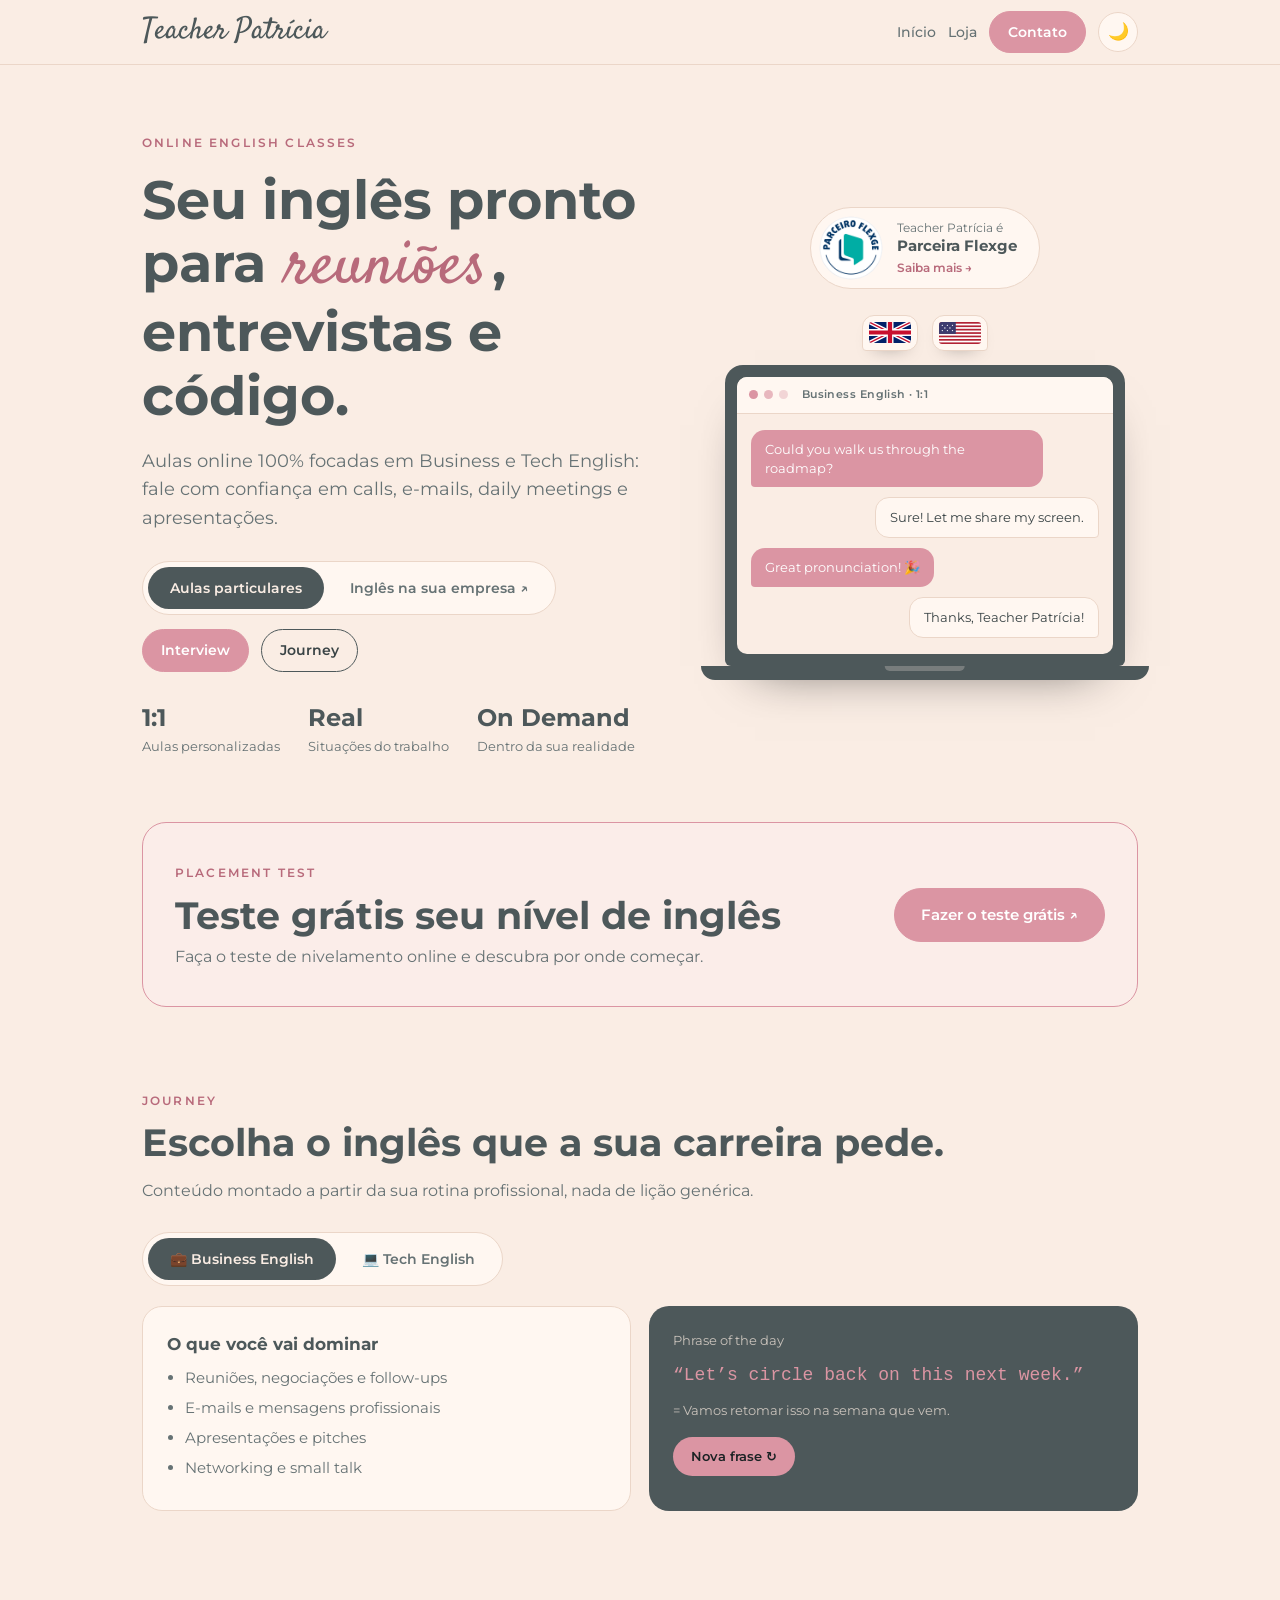
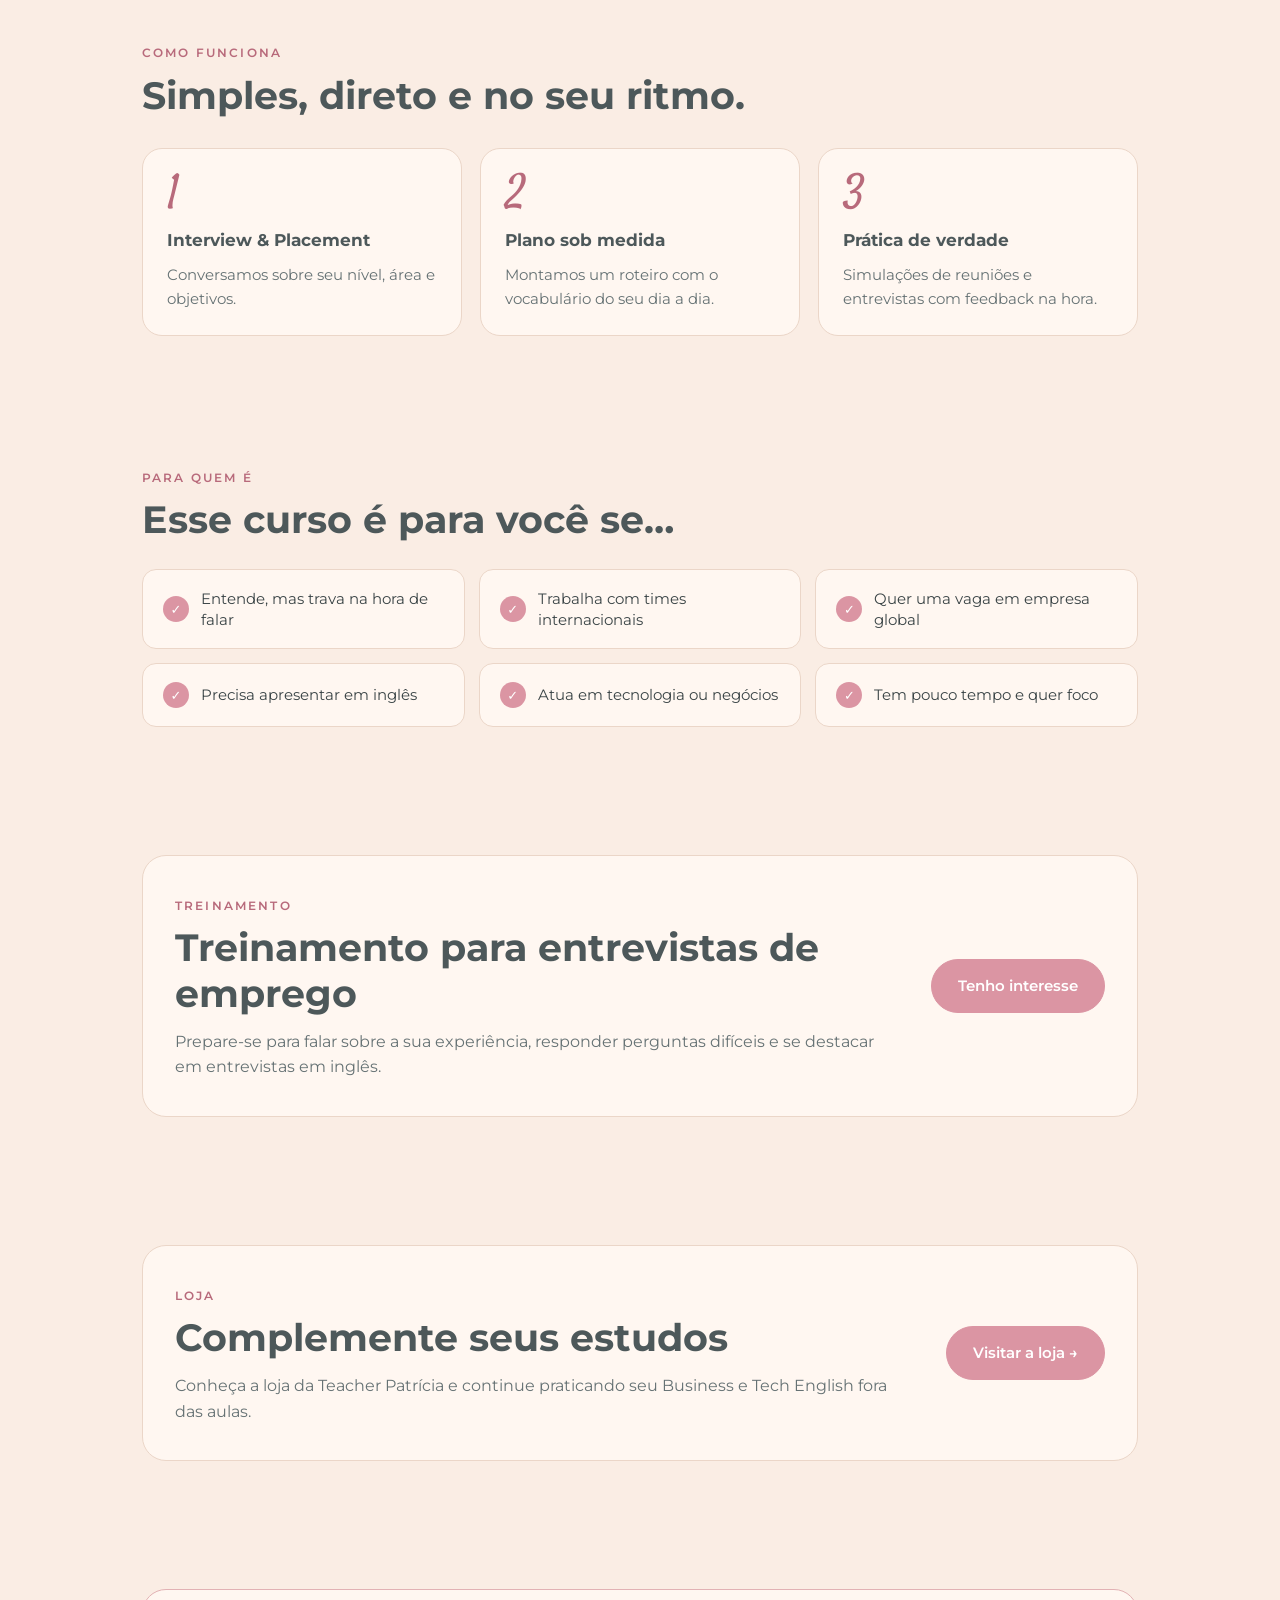
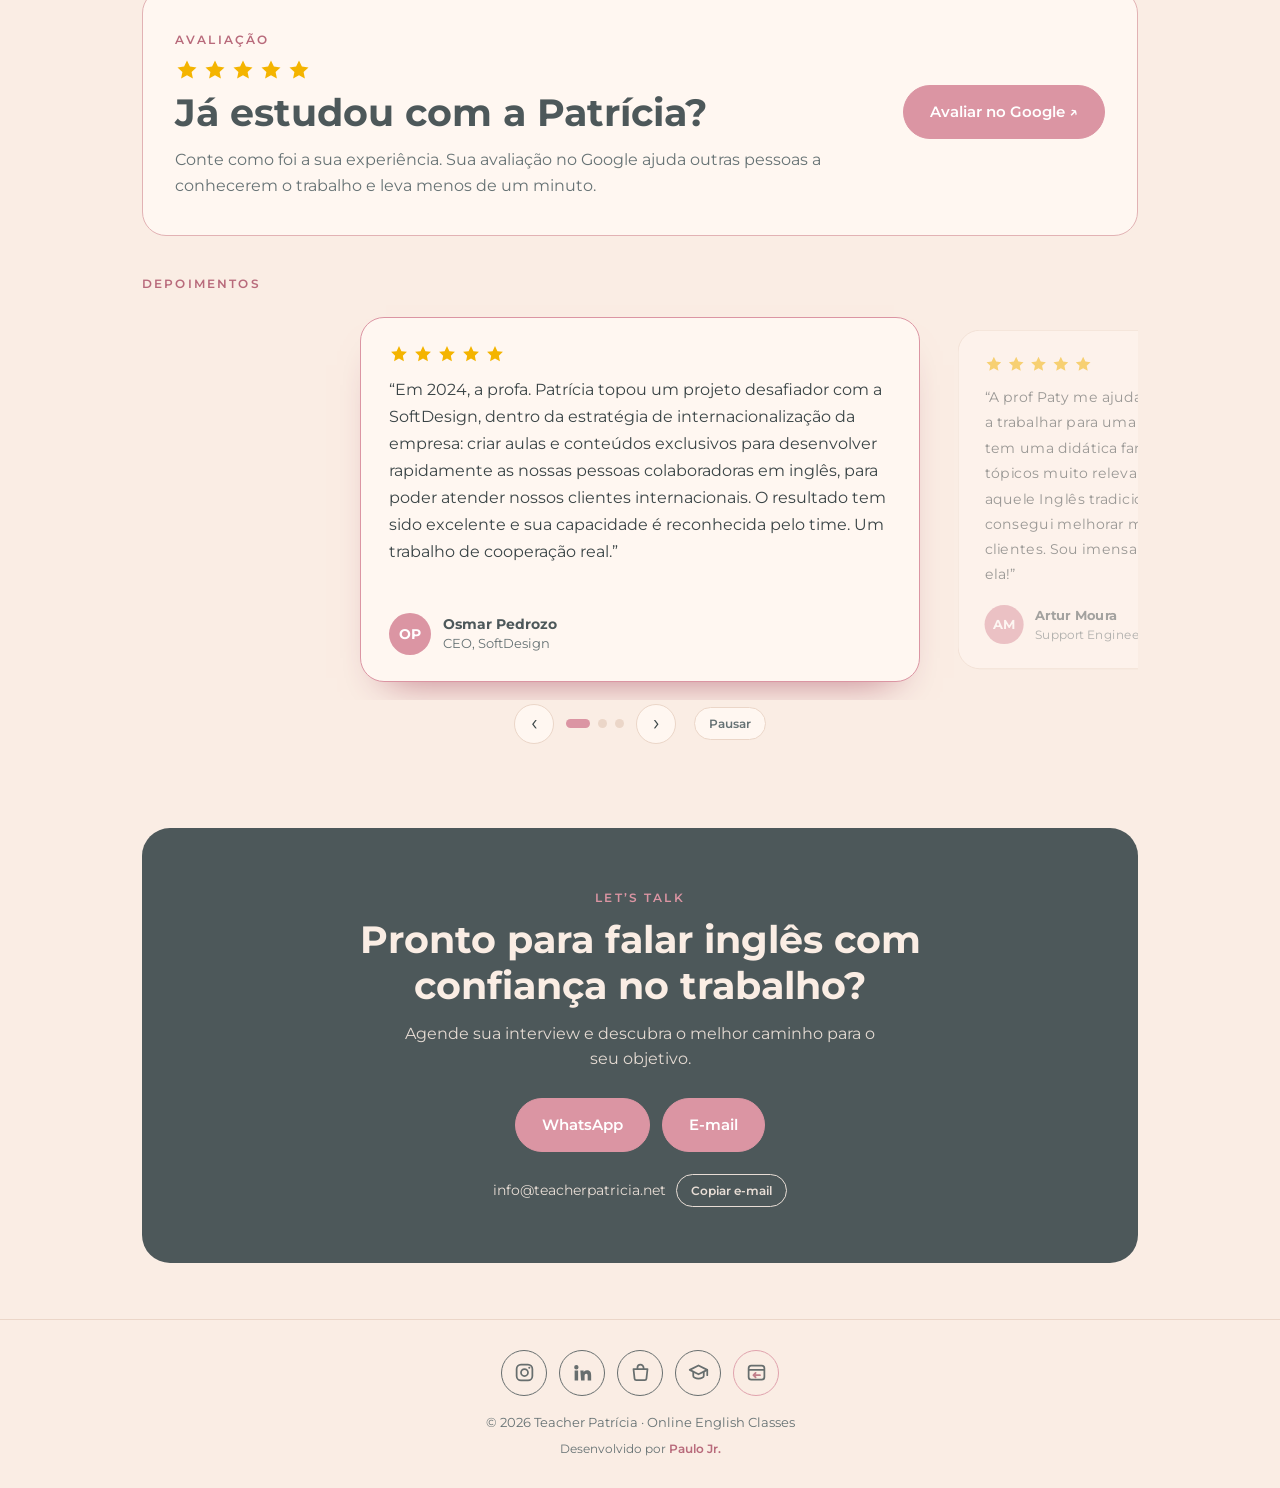
==== index.html @ e81cbacd "Adiciona formulário de entrevistas, avaliação do Google, carrossel e botão Flexge - Card de treiname" ====
<!DOCTYPE html>
<html lang="pt-BR">

<head>
  <meta charset="utf-8">
  <meta name="viewport" content="width=device-width, initial-scale=1, viewport-fit=cover">
  <title>Teacher Patrícia · Business &amp; Tech English</title>
  <meta name="description"
    content="Aulas online de inglês focadas em Business e Tech English. Fale com confiança em reuniões, entrevistas e no dia a dia de trabalho.">

  <!-- Social preview (Open Graph / Twitter). Endereço do domínio próprio (www.teacherpatricia.net). -->
  <meta property="og:type" content="website">
  <meta property="og:locale" content="pt_BR">
  <meta property="og:site_name" content="Teacher Patrícia">
  <meta property="og:title" content="Teacher Patrícia · Business &amp; Tech English">
  <meta property="og:description"
    content="Aulas online de inglês focadas em Business e Tech English. Fale com confiança em reuniões, entrevistas e código.">
  <meta property="og:url" content="https://www.teacherpatricia.net/">
  <meta property="og:image" content="https://www.teacherpatricia.net/img/social-preview.png">
  <meta property="og:image:width" content="1200">
  <meta property="og:image:height" content="630">
  <meta property="og:image:alt" content="Teacher Patrícia: Business & Tech English, aulas de inglês online. Parceira Flexge.">
  <meta name="twitter:card" content="summary_large_image">
  <meta name="twitter:title" content="Teacher Patrícia · Business &amp; Tech English">
  <meta name="twitter:description"
    content="Aulas online de inglês focadas em Business e Tech English.">
  <meta name="twitter:image" content="https://www.teacherpatricia.net/img/social-preview.png">

  <link rel="icon" href="img/favicon.svg" type="image/svg+xml">
  <link rel="icon" href="img/favicon.ico" sizes="48x48">
  <link rel="apple-touch-icon" href="img/apple-touch-icon.png">
  <meta name="theme-color" content="#FAEDE4">
  <link rel="preconnect" href="https://fonts.googleapis.com">
  <link rel="preconnect" href="https://fonts.gstatic.com" crossorigin>
  <link href="https://fonts.googleapis.com/css2?family=Montserrat:wght@400;500;600;700&family=Satisfy&display=swap"
    rel="stylesheet">
  <link rel="stylesheet" href="css/style.css">
</head>

<body>

  <header class="header">
    <div class="wrap nav">
      <a class="logo" href="#top">Teacher Patrícia</a>
      <div class="nav-r">
        <a class="nav-link" href="#top">Início</a>
        <a class="nav-link" href="loja.html" target="_blank" rel="noopener">Loja</a>
        <a class="btn btn-sm" href="#contato">Contato</a>
        <button id="theme" class="theme-btn" type="button" aria-label="Alternar tema claro/escuro">🌙</button>
      </div>
    </div>
  </header>

  <main class="wrap" id="top">

    <!-- HERO -->
    <section class="hero">
      <div class="hero-text">
        <span class="tag">Online English Classes</span>
        <h1>Seu inglês pronto para <em>reuniões</em>, entrevistas e código.</h1>
        <p class="lead">Aulas online 100% focadas em Business e Tech English: fale com confiança em calls, e-mails,
          daily meetings e apresentações.</p>
        <div class="tabs hero-tabs" role="tablist" aria-label="Como você quer estudar">
          <button class="on" type="button" role="tab" aria-selected="true" aria-expanded="true" aria-controls="cta-private" data-cta="private">Aulas particulares</button>
          <a class="tab-link" href="empresa.html" target="_blank" rel="noopener">Inglês na sua empresa ↗</a>
        </div>
        <div class="submenu on" id="cta-private">
          <a class="btn btn-sm" href="#contato">Interview</a>
          <a class="btn btn-sm btn-ghost" href="#tracks">Journey</a>
        </div>
        <ul class="stats">
          <li><b>1:1</b><span>Aulas personalizadas</span></li>
          <li><b>Real</b><span>Situações do trabalho</span></li>
          <li><b>On Demand</b><span>Dentro da sua realidade</span></li>
        </ul>
      </div>

      <div class="hero-side">
        <a class="partner" href="flexge.html" target="_blank" rel="noopener" aria-label="Parceira Flexge: saiba mais sobre a parceria">
          <img src="img/selo-parceiro-flexge.png" width="84" height="84" alt="Selo Parceiro Flexge">
          <p>Teacher Patrícia é<b>Parceira Flexge</b><span class="partner-more">Saiba mais →</span></p>
        </a>

        <div class="scene" aria-hidden="true">
          <div class="flags">
            <span class="flag">
              <svg viewBox="0 0 60 30">
                <rect width="60" height="30" fill="#012169" />
                <path d="M0 0L60 30M60 0L0 30" stroke="#fff" stroke-width="6" />
                <path d="M0 0L60 30M60 0L0 30" stroke="#C8102E" stroke-width="2" />
                <path d="M30 0V30M0 15H60" stroke="#fff" stroke-width="10" />
                <path d="M30 0V30M0 15H60" stroke="#C8102E" stroke-width="6" />
              </svg>
            </span>
            <span class="flag">
              <svg viewBox="0 0 38 20">
                <rect width="38" height="20" fill="#B22234" />
                <g fill="#fff">
                  <rect y="1.54" width="38" height="1.54" />
                  <rect y="4.62" width="38" height="1.54" />
                  <rect y="7.69" width="38" height="1.54" />
                  <rect y="10.77" width="38" height="1.54" />
                  <rect y="13.85" width="38" height="1.54" />
                  <rect y="16.92" width="38" height="1.54" />
                </g>
                <rect width="15.2" height="10.77" fill="#3C3B6E" />
                <g fill="#fff">
                  <circle cx="3" cy="3" r=".6" />
                  <circle cx="7.6" cy="3" r=".6" />
                  <circle cx="12.2" cy="3" r=".6" />
                  <circle cx="5.3" cy="5.4" r=".6" />
                  <circle cx="9.9" cy="5.4" r=".6" />
                  <circle cx="3" cy="7.8" r=".6" />
                  <circle cx="7.6" cy="7.8" r=".6" />
                  <circle cx="12.2" cy="7.8" r=".6" />
                </g>
              </svg>
            </span>
          </div>

          <div class="laptop">
            <div class="screen">
              <div class="screen-bar"><i></i><i></i><i></i><span>Business English · 1:1</span></div>
              <div class="chat">
                <p class="msg msg-t">Could you walk us through the roadmap?</p>
                <p class="msg msg-s">Sure! Let me share my screen.</p>
                <p class="msg msg-t">Great pronunciation! 🎉</p>
                <p class="msg msg-s">Thanks, Teacher Patrícia!</p>
              </div>
            </div>
          </div>
          <div class="deck"></div>
        </div>
      </div>
    </section>

    <!-- TESTE DE NIVELAMENTO -->
    <section id="nivelamento" class="section section-tight reveal">
      <div class="store level">
        <div>
          <span class="tag">Placement test</span>
          <h2>Teste grátis seu nível de inglês</h2>
          <p class="sub">Faça o teste de nivelamento online e descubra por onde começar.</p>
        </div>
        <a class="btn" href="https://student.flexge.com/v2/placement/teacherpatricia.net" target="_blank" rel="noopener">Fazer o teste grátis ↗</a>
      </div>
    </section>

    <!-- TRILHAS -->
    <section id="tracks" class="section reveal">
      <span class="tag">Journey</span>
      <h2>Escolha o inglês que a sua carreira pede.</h2>
      <p class="sub">Conteúdo montado a partir da sua rotina profissional, nada de lição genérica.</p>

      <div class="tabs" role="tablist">
        <button class="on" type="button" role="tab" data-tab="biz">💼 Business English</button>
        <button type="button" role="tab" data-tab="tech">💻 Tech English</button>
      </div>

      <div class="panel on" id="biz">
        <div class="card">
          <h3>O que você vai dominar</h3>
          <ul>
            <li>Reuniões, negociações e follow-ups</li>
            <li>E-mails e mensagens profissionais</li>
            <li>Apresentações e pitches</li>
            <li>Networking e small talk</li>
          </ul>
        </div>
        <div class="phrase">
          <small>Phrase of the day</small>
          <p id="ph-biz">“Let’s circle back on this next week.”</p>
          <small id="tr-biz">= Vamos retomar isso na semana que vem.</small>
          <button type="button" data-next="biz">Nova frase ↻</button>
        </div>
      </div>

      <div class="panel" id="tech">
        <div class="card">
          <h3>O que você vai dominar</h3>
          <ul>
            <li>Daily meetings, sprints & retrospectives</li>
            <li>Code review & documentation</li>
            <li>Entrevistas de emprego</li>
            <li>Explicar bugs, deploys e arquitetura</li>
          </ul>
        </div>
        <div class="phrase">
          <small>Phrase of the day</small>
          <p id="ph-tech">“I’ll push a fix to staging today.”</p>
          <small id="tr-tech">= Vou subir uma correção no staging hoje.</small>
          <button type="button" data-next="tech">Nova frase ↻</button>
        </div>
      </div>
    </section>

    <!-- COMO FUNCIONA -->
    <section id="how" class="section reveal">
      <span class="tag">Como funciona</span>
      <h2>Simples, direto e no seu ritmo.</h2>
      <div class="steps">
        <div class="card">
          <div class="num">1</div>
          <h3>Interview & Placement</h3>
          <p>Conversamos sobre seu nível, área e objetivos.</p>
        </div>
        <div class="card">
          <div class="num">2</div>
          <h3>Plano sob medida</h3>
          <p>Montamos um roteiro com o vocabulário do seu dia a dia.</p>
        </div>
        <div class="card">
          <div class="num">3</div>
          <h3>Prática de verdade</h3>
          <p>Simulações de reuniões e entrevistas com feedback na hora.</p>
        </div>
      </div>
    </section>

    <!-- PARA QUEM É -->
    <section class="section reveal">
      <span class="tag">Para quem é</span>
      <h2>Esse curso é para você se…</h2>
      <div class="fit">
        <div>Entende, mas trava na hora de falar</div>
        <div>Trabalha com times internacionais</div>
        <div>Quer uma vaga em empresa global</div>
        <div>Precisa apresentar em inglês</div>
        <div>Atua em tecnologia ou negócios</div>
        <div>Tem pouco tempo e quer foco</div>
      </div>
    </section>

    <!-- TREINAMENTO PARA ENTREVISTAS -->
    <section id="entrevistas" class="section reveal">
      <div class="store">
        <div>
          <span class="tag">Treinamento</span>
          <h2>Treinamento para entrevistas de emprego</h2>
          <p class="sub">Prepare-se para falar sobre a sua experiência, responder perguntas difíceis e se destacar em entrevistas em inglês.</p>
        </div>
        <button class="btn" type="button" data-open-dialog="interest-dialog">Tenho interesse</button>
      </div>
    </section>

    <!-- LOJA -->
    <section id="loja" class="section reveal">
      <div class="store">
        <div>
          <span class="tag">Loja</span>
          <h2>Complemente seus estudos</h2>
          <p class="sub">Conheça a loja da Teacher Patrícia e continue praticando seu Business e Tech English fora das
            aulas.</p>
        </div>
        <a class="btn" href="loja.html" target="_blank" rel="noopener">Visitar a loja →</a>
      </div>
    </section>

    <!-- AVALIAÇÃO NO GOOGLE -->
    <section id="avaliacao" class="section reveal">
      <div class="store review">
        <div>
          <span class="tag">Avaliação</span>
          <div class="stars" role="img" aria-label="Cinco estrelas">
            <svg viewBox="0 0 24 24" aria-hidden="true"><path d="M12 2.5l2.9 6.1 6.6.8-4.9 4.6 1.3 6.6L12 17.3 6.1 20.6l1.3-6.6L2.5 9.4l6.6-.8z"/></svg>
            <svg viewBox="0 0 24 24" aria-hidden="true"><path d="M12 2.5l2.9 6.1 6.6.8-4.9 4.6 1.3 6.6L12 17.3 6.1 20.6l1.3-6.6L2.5 9.4l6.6-.8z"/></svg>
            <svg viewBox="0 0 24 24" aria-hidden="true"><path d="M12 2.5l2.9 6.1 6.6.8-4.9 4.6 1.3 6.6L12 17.3 6.1 20.6l1.3-6.6L2.5 9.4l6.6-.8z"/></svg>
            <svg viewBox="0 0 24 24" aria-hidden="true"><path d="M12 2.5l2.9 6.1 6.6.8-4.9 4.6 1.3 6.6L12 17.3 6.1 20.6l1.3-6.6L2.5 9.4l6.6-.8z"/></svg>
            <svg viewBox="0 0 24 24" aria-hidden="true"><path d="M12 2.5l2.9 6.1 6.6.8-4.9 4.6 1.3 6.6L12 17.3 6.1 20.6l1.3-6.6L2.5 9.4l6.6-.8z"/></svg>
          </div>
          <h2>Já estudou com a Patrícia?</h2>
          <p class="sub">Conte como foi a sua experiência. Sua avaliação no Google ajuda outras pessoas a conhecerem o trabalho e leva menos de um minuto.</p>
        </div>
        <a class="btn" href="https://g.page/r/CUfqELtApt7PEAI/review" target="_blank" rel="noopener">Avaliar no Google ↗</a>
      </div>

      <span class="tag car-tag">Depoimentos</span>
      <div class="carousel" role="region" aria-roledescription="carrossel" aria-label="Depoimentos de alunos e clientes">
        <div class="car-viewport" tabindex="0">
          <div class="car-track">
          <figure class="rcard">
            <div class="stars" role="img" aria-label="Cinco estrelas"><svg viewBox="0 0 24 24" aria-hidden="true"><path d="M12 2.5l2.9 6.1 6.6.8-4.9 4.6 1.3 6.6L12 17.3 6.1 20.6l1.3-6.6L2.5 9.4l6.6-.8z"/></svg><svg viewBox="0 0 24 24" aria-hidden="true"><path d="M12 2.5l2.9 6.1 6.6.8-4.9 4.6 1.3 6.6L12 17.3 6.1 20.6l1.3-6.6L2.5 9.4l6.6-.8z"/></svg><svg viewBox="0 0 24 24" aria-hidden="true"><path d="M12 2.5l2.9 6.1 6.6.8-4.9 4.6 1.3 6.6L12 17.3 6.1 20.6l1.3-6.6L2.5 9.4l6.6-.8z"/></svg><svg viewBox="0 0 24 24" aria-hidden="true"><path d="M12 2.5l2.9 6.1 6.6.8-4.9 4.6 1.3 6.6L12 17.3 6.1 20.6l1.3-6.6L2.5 9.4l6.6-.8z"/></svg><svg viewBox="0 0 24 24" aria-hidden="true"><path d="M12 2.5l2.9 6.1 6.6.8-4.9 4.6 1.3 6.6L12 17.3 6.1 20.6l1.3-6.6L2.5 9.4l6.6-.8z"/></svg></div>
            <blockquote class="rtext">“Em 2024, a profa. Patrícia topou um projeto desafiador com a SoftDesign, dentro da estratégia de internacionalização da empresa: criar aulas e conteúdos exclusivos para desenvolver rapidamente as nossas pessoas colaboradoras em inglês, para poder atender nossos clientes internacionais. O resultado tem sido excelente e sua capacidade é reconhecida pelo time. Um trabalho de cooperação real.”</blockquote>
            <figcaption><span class="avatar" aria-hidden="true">OP</span><span><b>Osmar Pedrozo</b><br>CEO, SoftDesign</span></figcaption>
          </figure>
          <figure class="rcard">
            <div class="stars" role="img" aria-label="Cinco estrelas"><svg viewBox="0 0 24 24" aria-hidden="true"><path d="M12 2.5l2.9 6.1 6.6.8-4.9 4.6 1.3 6.6L12 17.3 6.1 20.6l1.3-6.6L2.5 9.4l6.6-.8z"/></svg><svg viewBox="0 0 24 24" aria-hidden="true"><path d="M12 2.5l2.9 6.1 6.6.8-4.9 4.6 1.3 6.6L12 17.3 6.1 20.6l1.3-6.6L2.5 9.4l6.6-.8z"/></svg><svg viewBox="0 0 24 24" aria-hidden="true"><path d="M12 2.5l2.9 6.1 6.6.8-4.9 4.6 1.3 6.6L12 17.3 6.1 20.6l1.3-6.6L2.5 9.4l6.6-.8z"/></svg><svg viewBox="0 0 24 24" aria-hidden="true"><path d="M12 2.5l2.9 6.1 6.6.8-4.9 4.6 1.3 6.6L12 17.3 6.1 20.6l1.3-6.6L2.5 9.4l6.6-.8z"/></svg><svg viewBox="0 0 24 24" aria-hidden="true"><path d="M12 2.5l2.9 6.1 6.6.8-4.9 4.6 1.3 6.6L12 17.3 6.1 20.6l1.3-6.6L2.5 9.4l6.6-.8z"/></svg></div>
            <blockquote class="rtext">“A prof Paty me ajuda com inglês desde 2020 quando comecei a trabalhar para uma empresa onde o Inglês era o dia a dia. Ela tem uma didática fantástica, faz as aulas serem leves e traz tópicos muito relevantes que ajudam no dia a dia, não é aquele Inglês tradicional voltado a decoreba. Com as aulas consegui melhorar muito a minha comunicação com os clientes. Sou imensamente grato pelas aulas que tive com ela!”</blockquote>
            <figcaption><span class="avatar" aria-hidden="true">AM</span><span><b>Artur Moura</b><br>Support Engineer, Elastic</span></figcaption>
          </figure>
          <figure class="rcard" lang="en">
            <div class="stars" role="img" aria-label="Cinco estrelas"><svg viewBox="0 0 24 24" aria-hidden="true"><path d="M12 2.5l2.9 6.1 6.6.8-4.9 4.6 1.3 6.6L12 17.3 6.1 20.6l1.3-6.6L2.5 9.4l6.6-.8z"/></svg><svg viewBox="0 0 24 24" aria-hidden="true"><path d="M12 2.5l2.9 6.1 6.6.8-4.9 4.6 1.3 6.6L12 17.3 6.1 20.6l1.3-6.6L2.5 9.4l6.6-.8z"/></svg><svg viewBox="0 0 24 24" aria-hidden="true"><path d="M12 2.5l2.9 6.1 6.6.8-4.9 4.6 1.3 6.6L12 17.3 6.1 20.6l1.3-6.6L2.5 9.4l6.6-.8z"/></svg><svg viewBox="0 0 24 24" aria-hidden="true"><path d="M12 2.5l2.9 6.1 6.6.8-4.9 4.6 1.3 6.6L12 17.3 6.1 20.6l1.3-6.6L2.5 9.4l6.6-.8z"/></svg><svg viewBox="0 0 24 24" aria-hidden="true"><path d="M12 2.5l2.9 6.1 6.6.8-4.9 4.6 1.3 6.6L12 17.3 6.1 20.6l1.3-6.6L2.5 9.4l6.6-.8z"/></svg></div>
            <blockquote class="rtext">“I have been taking English classes with teacher Paty for about two years. I came back to English classes to achieve the next level of my career: work abroad in an IT company. Today this is a reality. Teacher Paty always believed in me and in my success, because of that support today I work for a company in USA. Thank you Teacher Paty for helping me with this journey.”</blockquote>
            <figcaption><span class="avatar" aria-hidden="true">BN</span><span><b>Bruno Navilli</b><br>SQL Engineer, PCMS Tech</span></figcaption>
          </figure>
          </div>
        </div>
        <div class="car-controls">
          <button class="car-btn" type="button" data-car="prev" aria-label="Depoimento anterior">‹</button>
          <div class="car-dots"></div>
          <button class="car-btn" type="button" data-car="next" aria-label="Próximo depoimento">›</button>
          <button class="car-pause" type="button" aria-pressed="false">Pausar</button>
        </div>
      </div>
    </section>

    <!-- CTA FINAL -->
    <section id="contato" class="final reveal">
      <span class="tag">Let’s talk</span>
      <h2>Pronto para falar inglês com confiança no trabalho?</h2>
      <p>Agende sua interview e descubra o melhor caminho para o seu objetivo.</p>
      <div class="contact-btns">
        <a class="btn"
          href="https://wa.me/5551989406926?text=Ol%C3%A1%20Teacher%20Patr%C3%ADcia!%20Quero%20saber%20mais%20sobre%20as%20aulas%20de%20Business%20%26%20Tech%20English."
          target="_blank" rel="noopener">WhatsApp</a>
        <a class="btn"
          href="mailto:info@teacherpatricia.net?subject=Contato%20pelo%20site&body=Ol%C3%A1%2C%20Patr%C3%ADcia!%20Quero%20saber%20mais%20sobre%20as%20aulas.">E-mail</a>
      </div>
      <p class="mail-line">
        <span id="mail-address">info@teacherpatricia.net</span>
        <button class="copy-btn" type="button" data-copy="info@teacherpatricia.net">Copiar e-mail</button>
      </p>
      <span class="sr-only" id="copy-status" role="status" aria-live="polite"></span>
    </section>

  </main>

  <!-- FORMULÁRIO DE INTERESSE: treinamento para entrevistas -->
  <dialog id="interest-dialog" aria-labelledby="interest-title">
    <div class="dlg-body">
      <button class="dlg-close" type="button" data-close-dialog aria-label="Fechar">×</button>
      <span class="tag">Treinamento</span>
      <h2 id="interest-title">Entrevistas de emprego em inglês</h2>
      <p class="dlg-sub">Preencha para a Patrícia entrar em contato com você.</p>
      <form id="interest-form" novalidate>
        <div class="field">
          <label for="f-nome">Nome *</label>
          <input id="f-nome" name="nome" type="text" autocomplete="name" required>
        </div>
        <div class="field">
          <label for="f-whats">WhatsApp *</label>
          <input id="f-whats" name="whats" type="tel" autocomplete="tel" inputmode="tel" placeholder="(51) 90000-0000" required>
        </div>
        <div class="field">
          <label for="f-email">E-mail</label>
          <input id="f-email" name="email" type="email" autocomplete="email">
        </div>
        <div class="field">
          <label for="f-nivel">Nível de inglês</label>
          <select id="f-nivel" name="nivel">
            <option value="">Selecione</option>
            <option>Não sei meu nível</option>
            <option>Iniciante</option>
            <option>Intermediário</option>
            <option>Avançado</option>
          </select>
        </div>
        <div class="field">
          <label for="f-area">Área ou vaga que busca</label>
          <input id="f-area" name="area" type="text" placeholder="Ex.: desenvolvedor, analista, gestão">
        </div>
        <div class="field">
          <label for="f-msg">Mensagem (opcional)</label>
          <textarea id="f-msg" name="msg" rows="3"></textarea>
        </div>
        <p class="dlg-note">Seus dados não ficam salvos no site: eles só abrem uma mensagem pronta no seu WhatsApp, que você envia.</p>
        <p class="dlg-error" id="interest-error" role="alert" hidden></p>
        <div class="dlg-actions">
          <button class="btn" type="submit">Enviar pelo WhatsApp</button>
        </div>
      </form>
      <div class="dlg-ok" id="interest-ok" hidden>
        <h3>Quase lá! 🎉</h3>
        <p>Abrimos o <span id="interest-canal">WhatsApp</span> com a sua mensagem pronta. É só enviar para a Patrícia.</p>
        <button class="btn" type="button" data-close-dialog>Fechar</button>
      </div>
    </div>
  </dialog>


<footer class="footer">
  <div class="social">
    <a href="https://instagram.com/teacherpatricia.insta" target="_blank" rel="noopener" aria-label="Instagram" data-tip="Instagram">
      <svg viewBox="0 0 24 24" aria-hidden="true"><rect x="3" y="3" width="18" height="18" rx="5" fill="none" stroke="currentColor" stroke-width="2"/><circle cx="12" cy="12" r="4" fill="none" stroke="currentColor" stroke-width="2"/><circle cx="17.5" cy="6.5" r="1.2" fill="currentColor"/></svg>
    </a>
    <a href="https://www.linkedin.com/in/teacherpatricianet/" target="_blank" rel="noopener" aria-label="LinkedIn" data-tip="LinkedIn">
      <svg viewBox="0 0 24 24" aria-hidden="true"><path fill="currentColor" d="M4.98 3.5a2.5 2.5 0 1 1 0 5 2.5 2.5 0 0 1 0-5zM3 9.75h4V21H3zM9.5 9.75h3.8v1.6h.05c.53-1 1.83-2.05 3.77-2.05 4.03 0 4.78 2.65 4.78 6.1V21h-4v-4.9c0-1.17-.02-2.67-1.63-2.67-1.63 0-1.88 1.27-1.88 2.59V21h-4z"/></svg>
    </a>
    <a href="loja.html" target="_blank" rel="noopener" aria-label="Loja" data-tip="Loja">
      <svg viewBox="0 0 24 24" aria-hidden="true"><path d="M4 8h16l-1.2 11a2 2 0 0 1-2 1.8H7.2a2 2 0 0 1-2-1.8L4 8z" fill="none" stroke="currentColor" stroke-width="2" stroke-linejoin="round"/><path d="M8.5 8V6.5a3.5 3.5 0 0 1 7 0V8" fill="none" stroke="currentColor" stroke-width="2"/></svg>
    </a>
    <a href="flexge.html" target="_blank" rel="noopener" aria-label="Flexge" data-tip="Flexge">
      <svg viewBox="0 0 24 24" aria-hidden="true"><path d="M12 4L2 9l10 5 10-5-10-5z" fill="none" stroke="currentColor" stroke-width="2" stroke-linejoin="round"/><path d="M6 11.5V16c0 1.5 2.7 3 6 3s6-1.5 6-3v-4.5M22 9v6" fill="none" stroke="currentColor" stroke-width="2" stroke-linecap="round" stroke-linejoin="round"/></svg>
    </a>
    <a class="back" href="#top" aria-label="Voltar ao topo" data-tip="Voltar ao topo">
      <svg viewBox="0 0 24 24" aria-hidden="true"><rect x="3" y="4" width="18" height="16" rx="3" fill="none" stroke="currentColor" stroke-width="2"/><path d="M3 9h18" fill="none" stroke="currentColor" stroke-width="2"/><path d="M16 15H8.5M11 12.5L8.5 15l2.5 2.5" fill="none" stroke-width="2" stroke-linecap="round" stroke-linejoin="round" style="stroke:var(--pink-strong)"/></svg>
    </a>
  </div>
  <p>© <span id="year"></span> Teacher Patrícia · Online English Classes</p>
  <p class="dev">Desenvolvido por <a href="https://github.com/PauloFOJr" target="_blank" rel="noopener">Paulo Jr.</a></p>
</footer>

  <script src="js/main.js"></script>
</body>

</html>
---- css/style.css ----
/* ==========================================================
   Teacher Patrícia · Landing page
   Paleta: #4D585A (ardósia) · #DB95A3 (rosa) · #FAEDE4 (creme)
   Tipografia: Satisfy (script) + Montserrat (texto)
   ========================================================== */

/* ---------- Tokens de tema ---------- */
:root{
  --bg:#FAEDE4;
  --surface:#FFF7F1;
  --text:#3A4446;
  --muted:#667274;
  --slate:#4D585A;
  --pink:#DB95A3;
  --pink-strong:#B86A7B;
  --line:#EBD6C8;
  --on-pink:#FFFFFF;
  --on-slate:#FAEDE4;
  --terminal:#4D585A;

  --script:"Satisfy",cursive;
  --script-2:"Satisfy",cursive;
  --sans:"Montserrat",system-ui,-apple-system,"Segoe UI",sans-serif;

  box-sizing:border-box;
  padding-top:env(safe-area-inset-top,0px);
  padding-bottom:env(safe-area-inset-bottom,0px);
}
@media (prefers-color-scheme:dark){
  :root:not([data-theme="light"]){
    --bg:#1B2224;--surface:#252E30;--text:#F3E6DC;--muted:#A9B5B6;--slate:#F3E6DC;
    --pink:#DB95A3;--pink-strong:#E6A6B3;--line:#37444A;--on-pink:#1B2224;--on-slate:#F3E6DC;--terminal:#0F1517;
  }
}
:root[data-theme="dark"]{
  --bg:#1B2224;--surface:#252E30;--text:#F3E6DC;--muted:#A9B5B6;--slate:#F3E6DC;
  --pink:#DB95A3;--pink-strong:#E6A6B3;--line:#37444A;--on-pink:#1B2224;--on-slate:#F3E6DC;--terminal:#0F1517;
}

/* ---------- Base ---------- */
*,*::before,*::after{box-sizing:border-box}
html{scroll-behavior:smooth;scroll-padding-top:calc(72px + env(safe-area-inset-top,0px))}
body{margin:0;background:var(--bg);color:var(--text);font-family:var(--sans);line-height:1.6;transition:background .3s,color .3s}
button{font:inherit;cursor:pointer}
img,svg{max-width:100%;display:block}
.wrap{max-width:1040px;margin:0 auto;padding:0 22px}

/* ---------- Header ---------- */
.header{position:sticky;top:env(safe-area-inset-top,0px);z-index:20;background:color-mix(in srgb,var(--bg) 88%,transparent);backdrop-filter:blur(10px);-webkit-backdrop-filter:blur(10px);border-bottom:1px solid var(--line)}
.nav{display:flex;align-items:center;justify-content:space-between;height:64px}
.logo{font-family:var(--script);font-size:30px;line-height:1;color:var(--slate);text-decoration:none;white-space:nowrap}
.nav-r{display:flex;align-items:center;gap:12px}
.nav-link{color:var(--muted);text-decoration:none;font-size:14px;font-weight:500}
.nav-link:hover{color:var(--text)}
@media(max-width:640px){.nav-link{display:none}}
.theme-btn{width:40px;height:40px;border-radius:50%;border:1px solid var(--line);background:var(--surface);color:var(--text);font-size:17px;line-height:1}

/* ---------- Botões ---------- */
.btn{display:inline-block;background:var(--pink);color:var(--on-pink);padding:14px 26px;border-radius:999px;font-weight:600;font-size:15px;text-decoration:none;border:1.5px solid var(--pink);transition:transform .2s,box-shadow .2s}
.btn:hover{transform:translateY(-2px);box-shadow:0 10px 24px -12px var(--pink-strong)}
.btn-ghost{background:transparent;color:var(--text);border-color:var(--slate)}
.btn-sm{padding:9px 18px;font-size:14px}

/* ---------- Tipografia ---------- */
.tag{display:inline-block;font-size:12px;letter-spacing:.18em;text-transform:uppercase;font-weight:600;color:var(--pink-strong)}
h1,h2,h3{color:var(--slate);margin:0}
h1{font-size:clamp(32px,5.2vw,54px);line-height:1.18;margin:14px 0 18px;font-weight:700}
h1 em{font-family:var(--script);font-style:normal;font-weight:400;color:var(--pink-strong);font-size:1.2em;line-height:1;padding:0 .08em}
h2{font-size:clamp(26px,4vw,38px);line-height:1.2;margin:8px 0 12px}
h3{font-size:17px;margin-bottom:8px}
.lead{font-size:18px;color:var(--muted);max-width:520px;margin:0}
.sub{color:var(--muted);max-width:720px;margin:0;text-wrap:pretty}

/* ---------- Hero ---------- */
.hero{display:grid;grid-template-columns:minmax(0,1.1fr) minmax(0,.9fr);gap:48px;align-items:center;padding:64px 0 48px}
@media(max-width:860px){.hero{grid-template-columns:minmax(0,1fr);gap:36px;padding-top:36px}}
.cta{display:flex;flex-wrap:wrap;gap:12px;margin:28px 0 0}
@media(max-width:860px){.hero .cta{justify-content:center}.hero .cta .btn{text-align:center}}
.stats{display:flex;flex-wrap:wrap;gap:28px;list-style:none;padding:0;margin:32px 0 0}
.stats b{display:block;font-size:24px;line-height:1.2;color:var(--slate)}
.stats span{font-size:13px;color:var(--muted)}

/* ---------- Cena do notebook (fluxo normal, sem posições absolutas) ---------- */
.scene{display:flex;flex-direction:column;align-items:center;gap:14px;width:100%;max-width:400px;margin:0 auto}
.flags{display:flex;gap:14px}
.flag{width:56px;padding:6px;border-radius:12px 12px 12px 4px;background:var(--surface);border:1px solid var(--line);box-shadow:0 8px 18px -12px #0006;animation:float 5s ease-in-out infinite}
.flag:nth-child(2){border-radius:12px 12px 4px 12px;animation-delay:1.4s}
.flag svg{width:100%;height:auto;border-radius:3px}
@keyframes float{50%{transform:translateY(-6px)}}

.laptop{width:100%;background:var(--slate);border-radius:18px 18px 6px 6px;padding:12px;box-shadow:0 30px 50px -30px #000a}
.screen{background:var(--bg);border-radius:10px;overflow:hidden}
.screen-bar{display:flex;align-items:center;gap:6px;padding:9px 12px;background:var(--surface);border-bottom:1px solid var(--line)}
.screen-bar i{width:9px;height:9px;border-radius:50%;background:var(--pink)}
.screen-bar i:nth-child(2){opacity:.65}.screen-bar i:nth-child(3){opacity:.35}
.screen-bar span{margin-left:8px;font-size:11px;font-weight:600;letter-spacing:.04em;color:var(--muted)}

.chat{display:flex;flex-direction:column;gap:10px;padding:16px 14px;min-height:230px}
.msg{margin:0;padding:10px 14px;max-width:84%;font-size:13px;line-height:1.45;overflow-wrap:break-word;opacity:0;transform:translateY(8px);animation:pop .45s ease forwards}
.msg-t{align-self:flex-start;background:var(--pink);color:var(--on-pink);border-radius:14px 14px 14px 4px}
.msg-s{align-self:flex-end;background:var(--surface);color:var(--text);border:1px solid var(--line);border-radius:14px 14px 4px 14px}
.msg:nth-child(1){animation-delay:.4s}.msg:nth-child(2){animation-delay:1.3s}
.msg:nth-child(3){animation-delay:2.2s}.msg:nth-child(4){animation-delay:3.1s}
@keyframes pop{to{opacity:1;transform:none}}

.deck{width:112%;height:14px;margin-top:-14px;background:var(--slate);border-radius:0 0 18px 18px;position:relative;box-shadow:0 14px 24px -14px #0008}
.deck::after{content:"";position:absolute;left:50%;top:0;width:18%;height:5px;transform:translateX(-50%);background:color-mix(in srgb,var(--bg) 25%,var(--slate));border-radius:0 0 8px 8px}
@media(max-width:480px){.deck{width:106%}}

/* ---------- Seções ---------- */
.section{padding:64px 0}
.tabs{display:inline-flex;flex-wrap:wrap;gap:4px;background:var(--surface);border:1px solid var(--line);border-radius:999px;padding:5px;margin:28px 0 20px}
.tabs button{border:0;background:none;color:var(--muted);padding:10px 22px;border-radius:999px;font-weight:600;font-size:14px}
.tabs a.tab-link{color:var(--muted);padding:10px 22px;border-radius:999px;font-weight:600;font-size:14px;text-decoration:none;transition:color .2s}
.tabs a.tab-link:hover,.tabs a.tab-link:focus-visible{color:var(--text)}
.tabs button.on{background:var(--slate);color:var(--bg)}
@media(max-width:860px){.tabs{display:flex;width:fit-content;max-width:100%;margin:28px auto 20px;justify-content:center}}
@media(max-width:560px){.tabs{flex-direction:column;width:100%;border-radius:28px}.tabs button,.tabs a.tab-link{width:100%;text-align:center}}
.hero-tabs{margin:28px 0 14px}
.submenu{display:none;flex-wrap:wrap;gap:12px}
.submenu.on{display:flex;animation:pop .4s ease both}
@media(max-width:860px){.hero-tabs{margin:28px auto 14px}.submenu{justify-content:center}}
.panel{display:none;grid-template-columns:1fr 1fr;gap:18px}
.panel.on{display:grid;animation:pop .4s ease both}
@media(max-width:720px){.panel.on{grid-template-columns:1fr}}

.card{background:var(--surface);border:1px solid var(--line);border-radius:20px;padding:24px;transition:transform .25s}
.card:hover{transform:translateY(-4px)}
.card p{margin:0;color:var(--muted);font-size:15px}
.card ul{margin:0;padding-left:18px;color:var(--muted);font-size:15px}
.card li{margin:6px 0}

.phrase{background:var(--terminal);color:#F3E6DC;border-radius:20px;padding:24px;display:flex;flex-direction:column;gap:8px;align-items:flex-start}
.phrase small{opacity:.75;font-size:13px}
.phrase p{margin:4px 0;font-family:ui-monospace,Menlo,Consolas,monospace;font-size:18px;line-height:1.4;color:var(--pink)}
.phrase button{margin-top:8px;background:var(--pink);color:#1B2224;border:0;border-radius:999px;padding:9px 18px;font-weight:600;font-size:13px}

.steps{display:grid;grid-template-columns:repeat(3,1fr);gap:18px;margin-top:30px}
@media(max-width:720px){.steps{grid-template-columns:1fr}}
.num{font-family:var(--script-2);font-size:48px;line-height:1;color:var(--pink-strong);margin-bottom:6px}

.fit{display:grid;grid-template-columns:repeat(3,1fr);gap:14px;margin-top:26px}
.fit div{display:flex;align-items:center;gap:12px;background:var(--surface);border:1px solid var(--line);border-radius:14px;padding:18px 20px;font-size:15px;line-height:1.4}
.fit div::before{content:"✓";flex:none;display:grid;place-items:center;width:26px;height:26px;border-radius:50%;background:var(--pink);color:var(--on-pink);font-size:13px;font-weight:700}
@media(max-width:860px){.fit{grid-template-columns:repeat(2,1fr)}}
@media(max-width:520px){.fit{grid-template-columns:1fr}}

.final{background:var(--slate);color:var(--on-slate);border-radius:28px;padding:56px 24px;text-align:center;margin:20px 0 56px}
.final .tag{color:var(--pink)}
.final h2{color:var(--on-slate);max-width:640px;margin-left:auto;margin-right:auto}
.final p{max-width:480px;margin:0 auto 26px;opacity:.88}
:root[data-theme="dark"] .final{background:var(--surface);color:var(--text);border:1px solid var(--line)}
:root[data-theme="dark"] .final h2{color:var(--text)}
@media (prefers-color-scheme:dark){
  :root:not([data-theme="light"]) .final{background:var(--surface);color:var(--text);border:1px solid var(--line)}
  :root:not([data-theme="light"]) .final h2{color:var(--text)}
}

/* ---------- Selo Parceiro Flexge ---------- */
.hero-side{display:flex;flex-direction:column;align-items:center;gap:26px;min-width:0}
.partner{display:inline-flex;align-items:center;gap:14px;padding:8px 22px 8px 8px;background:var(--surface);border:1px solid var(--line);border-radius:999px}
.partner img{width:64px;height:64px;flex:none;border-radius:50%}
.partner p{margin:0;font-size:12px;line-height:1.35;color:var(--muted);text-align:left}
.partner b{display:block;font-size:15px;color:var(--slate)}
a.partner{text-decoration:none;color:inherit;transition:transform .2s,border-color .2s,box-shadow .2s}
a.partner:hover,a.partner:focus-visible{transform:translateY(-3px);border-color:var(--pink);box-shadow:0 12px 24px -16px var(--pink-strong)}
.partner-more{display:block;margin-top:3px;font-size:12px;font-weight:600;color:var(--pink-strong)}
.status-art img{width:96px;height:96px;border-radius:50%}
@media(max-width:480px){.partner img{width:56px;height:56px}}

/* ---------- Contato: e-mail ---------- */
.contact-btns{display:flex;flex-wrap:wrap;justify-content:center;gap:12px}
.mail-line{display:flex;flex-wrap:wrap;align-items:center;justify-content:center;gap:10px;margin:22px auto 0!important;font-size:14px;opacity:1!important}
.mail-line span{opacity:.9;overflow-wrap:anywhere}
.copy-btn{background:transparent;color:inherit;border:1.5px solid currentColor;border-radius:999px;padding:6px 14px;font-weight:600;font-size:12px;opacity:.9;transition:opacity .2s,background .2s,color .2s}
.copy-btn:hover,.copy-btn:focus-visible{opacity:1;background:var(--pink);border-color:var(--pink);color:var(--on-pink)}
.copy-btn.ok{background:var(--pink);border-color:var(--pink);color:var(--on-pink)}
.sr-only{position:absolute;width:1px;height:1px;overflow:hidden;clip:rect(0 0 0 0);white-space:nowrap}

/* ---------- Loja ---------- */
.store{display:flex;align-items:center;justify-content:space-between;gap:28px;flex-wrap:wrap;background:var(--surface);border:1px solid var(--line);border-radius:24px;padding:36px 32px}
.store>div{flex:1 1 320px}
.section-tight{padding:16px 0}
.store.level{border-color:var(--pink);background:color-mix(in srgb,var(--pink) 10%,var(--surface))}
.store.level h2{margin-bottom:6px}

/* ---------- Redes sociais ---------- */
.social{display:flex;justify-content:center;gap:12px;margin-top:26px}
.social a{display:grid;place-items:center;width:46px;height:46px;border-radius:50%;border:1.5px solid currentColor;color:inherit;opacity:.85;transition:transform .2s,opacity .2s,background .2s,color .2s}
.social a:hover{opacity:1;transform:translateY(-3px);background:var(--pink);border-color:var(--pink);color:var(--on-pink)}
.social svg{width:21px;height:21px}
.footer .social{margin:0 0 16px;color:var(--slate)}

.footer{border-top:1px solid var(--line);padding:30px 22px;text-align:center;color:var(--muted);font-size:13px}
.footer p{margin:0}
.footer .dev{margin-top:6px;font-size:12px}
.footer .dev a{color:var(--pink-strong);font-weight:600;text-decoration:none}
.footer .dev a:hover,.footer .dev a:focus-visible{text-decoration:underline}

/* ---------- Páginas de status (loja em construção e 404) ---------- */
.status{display:flex;flex-direction:column;align-items:center;text-align:center;min-height:calc(100vh - 64px - 90px);justify-content:center;padding:56px 0}
.status .lead{margin:0 auto}
.status .cta{justify-content:center}
.status-art{position:relative;width:120px;height:120px;margin-bottom:22px;display:grid;place-items:center;border-radius:50%;background:var(--surface);border:1px solid var(--line);color:var(--slate);animation:float 4s ease-in-out infinite}
.status-art svg{width:64px;height:64px}
.status-bubble{position:absolute;top:-14px;right:-58px;padding:6px 12px;border-radius:12px 12px 12px 4px;background:var(--pink);color:var(--on-pink);font-size:12px;font-weight:600;white-space:nowrap}
.progress{width:min(360px,100%);height:8px;margin:30px auto 0;border-radius:999px;background:var(--line);overflow:hidden}
.progress span{display:block;width:40%;height:100%;border-radius:inherit;background:var(--pink);animation:slide 1.8s ease-in-out infinite}
@keyframes slide{0%{transform:translateX(-100%)}100%{transform:translateX(260%)}}
.err{font-family:var(--script);font-size:clamp(96px,22vw,180px);line-height:1;color:var(--pink-strong);margin-bottom:6px;padding:0 .1em}
.chat-mini{width:min(340px,100%);min-height:0;margin-top:26px;padding:0;text-align:left}
@media(max-width:480px){.status-bubble{right:-30px}}
@media (prefers-reduced-motion:reduce){.progress span{width:100%}}

/* ---------- Reveal ao rolar ---------- */
.reveal{opacity:0;transform:translateY(20px);transition:opacity .7s,transform .7s}
.reveal.in{opacity:1;transform:none}

@media (prefers-reduced-motion:reduce){
  *,*::before,*::after{animation:none!important;transition:none!important}
  .msg,.reveal{opacity:1;transform:none}
}

/* ---------- Página Empresa (empresa.html) ---------- */
.biz-hero{padding:64px 0 24px;max-width:780px}
.biz-hero .tag{display:block;margin-top:14px}
.biz-hero .lead{max-width:640px}
.pill{display:inline-block;background:var(--pink);color:var(--on-pink);font-size:11px;font-weight:700;letter-spacing:.16em;text-transform:uppercase;padding:5px 12px;border-radius:999px}
.text-link{display:inline-block;margin-top:18px;color:var(--muted);text-decoration:none;font-size:15px}
.text-link b{color:var(--pink-strong);border-bottom:1.5px solid currentColor}
.text-link:hover b,.text-link:focus-visible b{color:var(--text)}
.stat-cards{display:grid;grid-template-columns:1fr 1fr;gap:14px;margin-top:34px}
.stat-cards .card{padding:20px 22px}
.stat-cards b{display:block;font-size:22px;line-height:1.25;color:var(--slate);margin-bottom:4px}
.stat-cards span{font-size:14px;color:var(--muted)}
.fit.cols-2{grid-template-columns:repeat(2,1fr)}
.grid-2{display:grid;grid-template-columns:repeat(2,1fr);gap:18px;margin-top:28px}
.badge{display:inline-block;background:var(--pink);color:var(--on-pink);font-size:11px;font-weight:700;letter-spacing:.12em;text-transform:uppercase;padding:4px 10px;border-radius:999px;margin-bottom:10px}
.chips-title{margin:34px 0 14px}
.chips{display:flex;flex-wrap:wrap;gap:10px;list-style:none;padding:0;margin:0}
.chips li{padding:8px 16px;border:1px solid var(--line);background:var(--surface);border-radius:999px;font-size:14px;font-weight:600;color:var(--text)}
.tech-box{background:var(--surface);border:1px solid var(--line);border-radius:28px;padding:40px 32px}
.tech-box .btn{margin-top:26px}
.note{margin:24px 0 0;color:var(--muted);font-size:14px;max-width:640px}
.script-quote{font-family:var(--script);font-size:clamp(28px,4.4vw,42px);line-height:1.3;color:var(--pink-strong);margin:18px 0 22px}
.quotes{display:grid;gap:18px;margin-top:28px}
.quote{margin:0;background:var(--surface);border:1px solid var(--line);border-left:4px solid var(--pink);border-radius:20px;padding:24px 26px}
.quote blockquote{margin:0 0 14px;font-size:15px;line-height:1.7;color:var(--text)}
.quote figcaption{font-size:14px;color:var(--muted)}
.quote figcaption b{color:var(--slate)}
@media(max-width:720px){.stat-cards,.grid-2{grid-template-columns:1fr}.tech-box{padding:30px 22px}}
@media(max-width:600px){.fit.cols-2{grid-template-columns:1fr}}
@media(max-width:860px){.biz-hero{padding-top:40px}}

/* ---------- Rodapé: rótulo ao passar o mouse + botão "voltar" ---------- */
.social a{position:relative}
.social a.back{border-color:var(--pink)}
.social a[data-tip]::after,.social a[data-tip]::before{position:absolute;left:50%;opacity:0;pointer-events:none;transform:translate(-50%,4px);transition:opacity .15s,transform .15s}
.social a[data-tip]::after{content:attr(data-tip);bottom:calc(100% + 12px);background:var(--pink);color:var(--on-pink);font-size:12px;font-weight:600;line-height:1;padding:7px 10px;border-radius:8px;white-space:nowrap}
.social a[data-tip]::before{content:"";bottom:calc(100% + 6px);border:6px solid transparent;border-top-color:var(--pink);border-bottom:0}
.social a[data-tip]:focus-visible::after,.social a[data-tip]:focus-visible::before,.social a[data-tip]:active::after,.social a[data-tip]:active::before{opacity:1;transform:translate(-50%,0)}
@media (hover:hover){.social a[data-tip]:hover::after,.social a[data-tip]:hover::before{opacity:1;transform:translate(-50%,0)}}

/* ---------- Página Flexge (flexge.html) ---------- */
.flx-hero{display:grid;grid-template-columns:minmax(0,1.1fr) minmax(0,.9fr);gap:40px;align-items:center;padding:64px 0 28px}
.flx-hero .tag{display:block;margin-top:14px}
.flx-hero .lead{max-width:560px}
.flx-hero .note{margin-top:16px}
.flx-photo{position:relative;display:flex;justify-content:center}
.flx-photo>img:first-child{width:min(100%,380px);height:auto}
.flx-seal{position:absolute;top:-4px;right:4%;width:108px;height:auto;transform:rotate(8deg);filter:drop-shadow(0 10px 14px #0003)}
.stat-cards.three{grid-template-columns:repeat(3,1fr);margin-top:20px}
.grid-3{display:grid;grid-template-columns:repeat(3,1fr);gap:18px;margin-top:28px}
.phones{display:grid;grid-template-columns:repeat(3,1fr);gap:24px;margin-top:30px;align-items:end}
.phones figure{margin:0;text-align:center}
.phones img{width:100%;max-width:300px;height:auto;margin:0 auto}
.phones figcaption{margin-top:14px;font-size:14px;color:var(--muted);max-width:260px;margin-left:auto;margin-right:auto}
.eyebrow{display:block;font-size:11px;font-weight:700;letter-spacing:.16em;text-transform:uppercase;color:var(--pink-strong);margin-bottom:8px}
.steps.four{grid-template-columns:repeat(2,1fr)}
.step-one{align-items:center}
.step-one>div{flex:1 1 320px}
.step-one img{flex:1 1 300px;max-width:420px;width:100%;height:auto;margin:0 auto}
.step-one .btn{margin-top:20px}
.fine{display:block;max-width:560px;margin:24px auto 0;font-size:12px;line-height:1.6;opacity:.8}
.fine a{color:inherit;text-decoration:underline;text-underline-offset:3px}
@media(max-width:860px){.flx-hero{grid-template-columns:minmax(0,1fr);padding-top:40px}.flx-photo{order:2}}
@media(max-width:720px){.stat-cards.three,.phones{grid-template-columns:1fr}.grid-3{grid-template-columns:repeat(2,1fr)}.steps.four{grid-template-columns:1fr}}
@media(max-width:560px){.grid-3{grid-template-columns:1fr}}

/* ---------- Avaliação Google ---------- */
.store.review{border-color:color-mix(in srgb,var(--pink) 55%,var(--line))}
.stars{display:flex;gap:4px;margin:6px 0 8px}
.stars svg{width:24px;height:24px;fill:#F4B400}

/* ---------- Formulário de interesse (diálogo) ---------- */
html:has(dialog[open]){overflow:hidden}
dialog{border:1px solid var(--line);border-radius:24px;background:var(--surface);color:var(--text);padding:0;width:min(520px,calc(100vw - 32px));max-height:calc(100dvh - 32px);overflow:auto;box-shadow:0 30px 60px -20px #0008}
dialog::backdrop{background:rgba(20,26,28,.62);backdrop-filter:blur(3px)}
dialog:not([open]){display:none}
.dlg-body{position:relative;padding:30px 26px 26px}
.dlg-body h2{font-size:clamp(22px,4vw,28px);margin:6px 0 6px}
.dlg-sub{margin:0 0 18px;color:var(--muted);font-size:15px}
.dlg-close{position:absolute;top:14px;right:14px;width:36px;height:36px;border-radius:50%;border:1px solid var(--line);background:var(--bg);color:var(--text);font-size:22px;line-height:1}
.field{margin-bottom:14px}
.field label{display:block;margin-bottom:6px;font-size:13px;font-weight:600;color:var(--slate)}
.field input,.field select,.field textarea{width:100%;padding:12px 14px;border:1px solid var(--line);border-radius:12px;background:var(--bg);color:var(--text);font:inherit;font-size:15px}
.field textarea{resize:vertical;min-height:84px}
.field input:focus,.field select:focus,.field textarea:focus{outline:2px solid var(--pink);outline-offset:1px;border-color:var(--pink)}
.field .invalid{border-color:#d9534f}
.dlg-note{margin:4px 0 14px;font-size:12px;line-height:1.5;color:var(--muted)}
.dlg-error{margin:0 0 12px;font-size:13px;font-weight:600;color:#d9534f}
.dlg-actions{display:flex;flex-wrap:wrap;gap:10px}
.dlg-actions .btn{flex:1 1 200px;text-align:center}
.dlg-ok{text-align:center;padding:12px 0}
.dlg-ok h3{margin:10px 0 6px;font-size:20px}
.dlg-ok p{margin:0 0 18px;color:var(--muted)}

/* ---------- Carrossel de depoimentos ---------- */
.car-tag{display:block;margin:38px 0 10px}
.carousel{--cw:min(560px,calc(100vw - 72px))}
.car-viewport{overflow-x:auto;scroll-snap-type:x mandatory;scrollbar-width:none;-webkit-overflow-scrolling:touch;padding:14px 0 18px;border-radius:24px}
.car-viewport::-webkit-scrollbar{display:none}
.car-viewport:focus-visible{outline:2px solid var(--pink);outline-offset:2px}
.car-track{position:relative;display:flex;gap:18px;width:max-content;min-width:100%;padding-inline:calc(50% - var(--cw) / 2)}
.rcard{flex:0 0 var(--cw);margin:0;display:flex;flex-direction:column;padding:26px 28px;background:var(--surface);border:1px solid var(--line);border-radius:24px;scroll-snap-align:center;opacity:.5;transform:scale(.93);transition:opacity .35s,transform .35s,border-color .35s,box-shadow .35s}
.rcard.is-active{opacity:1;transform:none;border-color:var(--pink);box-shadow:0 22px 40px -26px var(--pink-strong)}
.rcard .stars{margin:0 0 12px}
.rcard .stars svg{width:20px;height:20px}
.rtext{margin:0 0 20px;font-size:15.5px;line-height:1.75;color:var(--text);flex:1}
.rcard figcaption{display:flex;align-items:center;gap:12px;font-size:13px;line-height:1.45;color:var(--muted)}
.rcard figcaption b{color:var(--slate);font-size:14px}
.avatar{flex:none;display:grid;place-items:center;width:42px;height:42px;border-radius:50%;background:var(--pink);color:var(--on-pink);font-weight:700;font-size:14px}
.car-controls{display:flex;align-items:center;justify-content:center;flex-wrap:wrap;gap:12px;margin-top:4px}
.car-btn{width:40px;height:40px;border-radius:50%;border:1px solid var(--line);background:var(--surface);color:var(--text);font-size:22px;line-height:1;padding-bottom:3px;transition:background .2s,color .2s,border-color .2s}
.car-btn:hover,.car-btn:focus-visible{background:var(--pink);border-color:var(--pink);color:var(--on-pink)}
.car-dots{display:flex;align-items:center;gap:8px}
.car-dot{width:9px;height:9px;padding:0;border:0;border-radius:999px;background:var(--line);transition:width .25s,background .25s}
.car-dot[aria-current="true"]{width:24px;background:var(--pink)}
.car-pause{margin-left:6px;border:1px solid var(--line);background:var(--surface);color:var(--muted);border-radius:999px;padding:6px 14px;font-weight:600;font-size:12px}
.car-pause:hover,.car-pause:focus-visible{color:var(--text);border-color:var(--pink)}
@media(max-width:480px){.carousel{--cw:min(560px,calc(100vw - 96px))}.rcard{padding:22px 20px}}
@media (prefers-reduced-motion:reduce){.car-pause{display:none}.rcard{transition:none}}

/* ---------- Telas pequenas: evita estouro lateral ---------- */
body{overflow-x:hidden}
@supports (overflow:clip){body{overflow-x:clip}}
.hero>*{min-width:0}
h1,h2,h3,p{overflow-wrap:break-word}
.nav{gap:10px}
.logo{min-width:0}
@media(max-width:480px){
  .logo{font-size:25px}
  .nav-r{gap:8px}
  .btn-sm{padding:8px 14px;font-size:13px}
  .theme-btn{width:36px;height:36px;font-size:15px}
}
@media(max-width:380px){
  .wrap{padding:0 16px}
  .logo{font-size:21px}
  .nav-r{gap:6px}
  .btn-sm{padding:7px 11px;font-size:12px}
  .theme-btn{width:34px;height:34px}
  .store{padding:28px 20px}
  .final{padding:44px 18px}
}
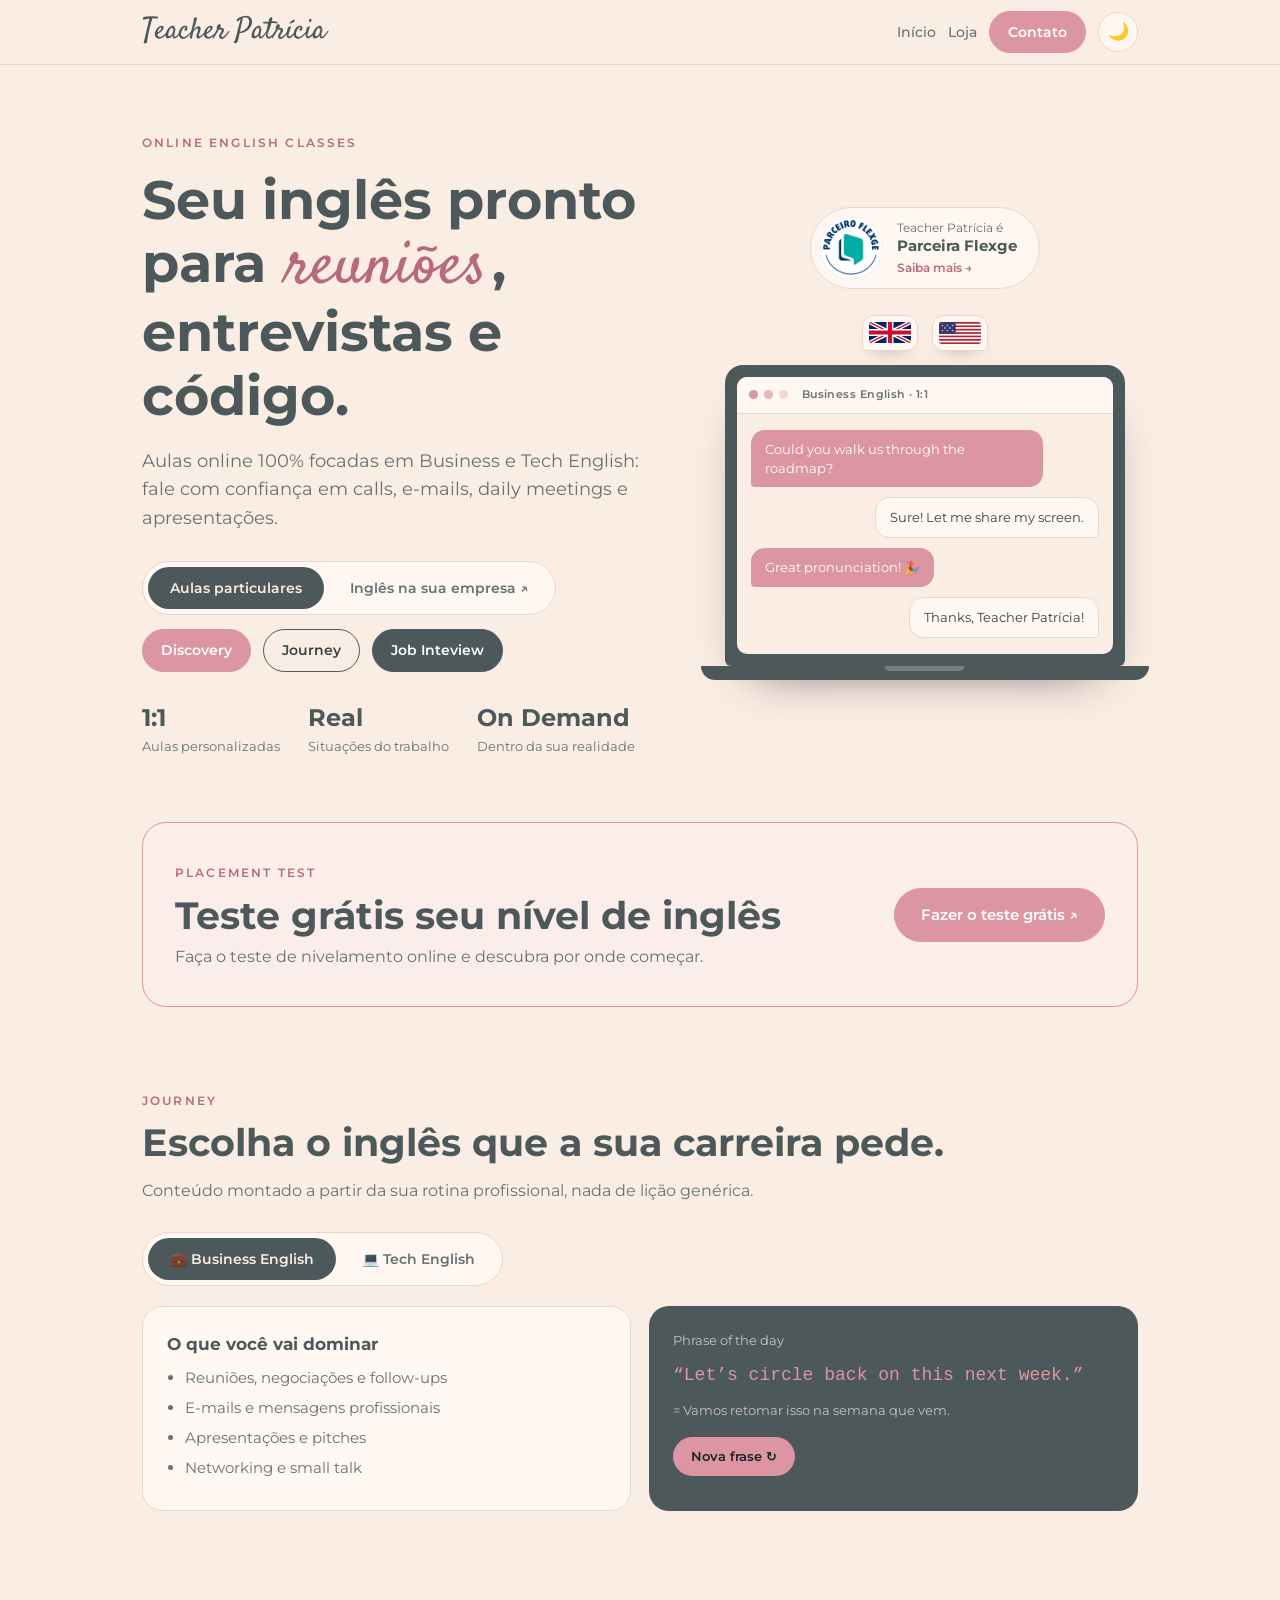
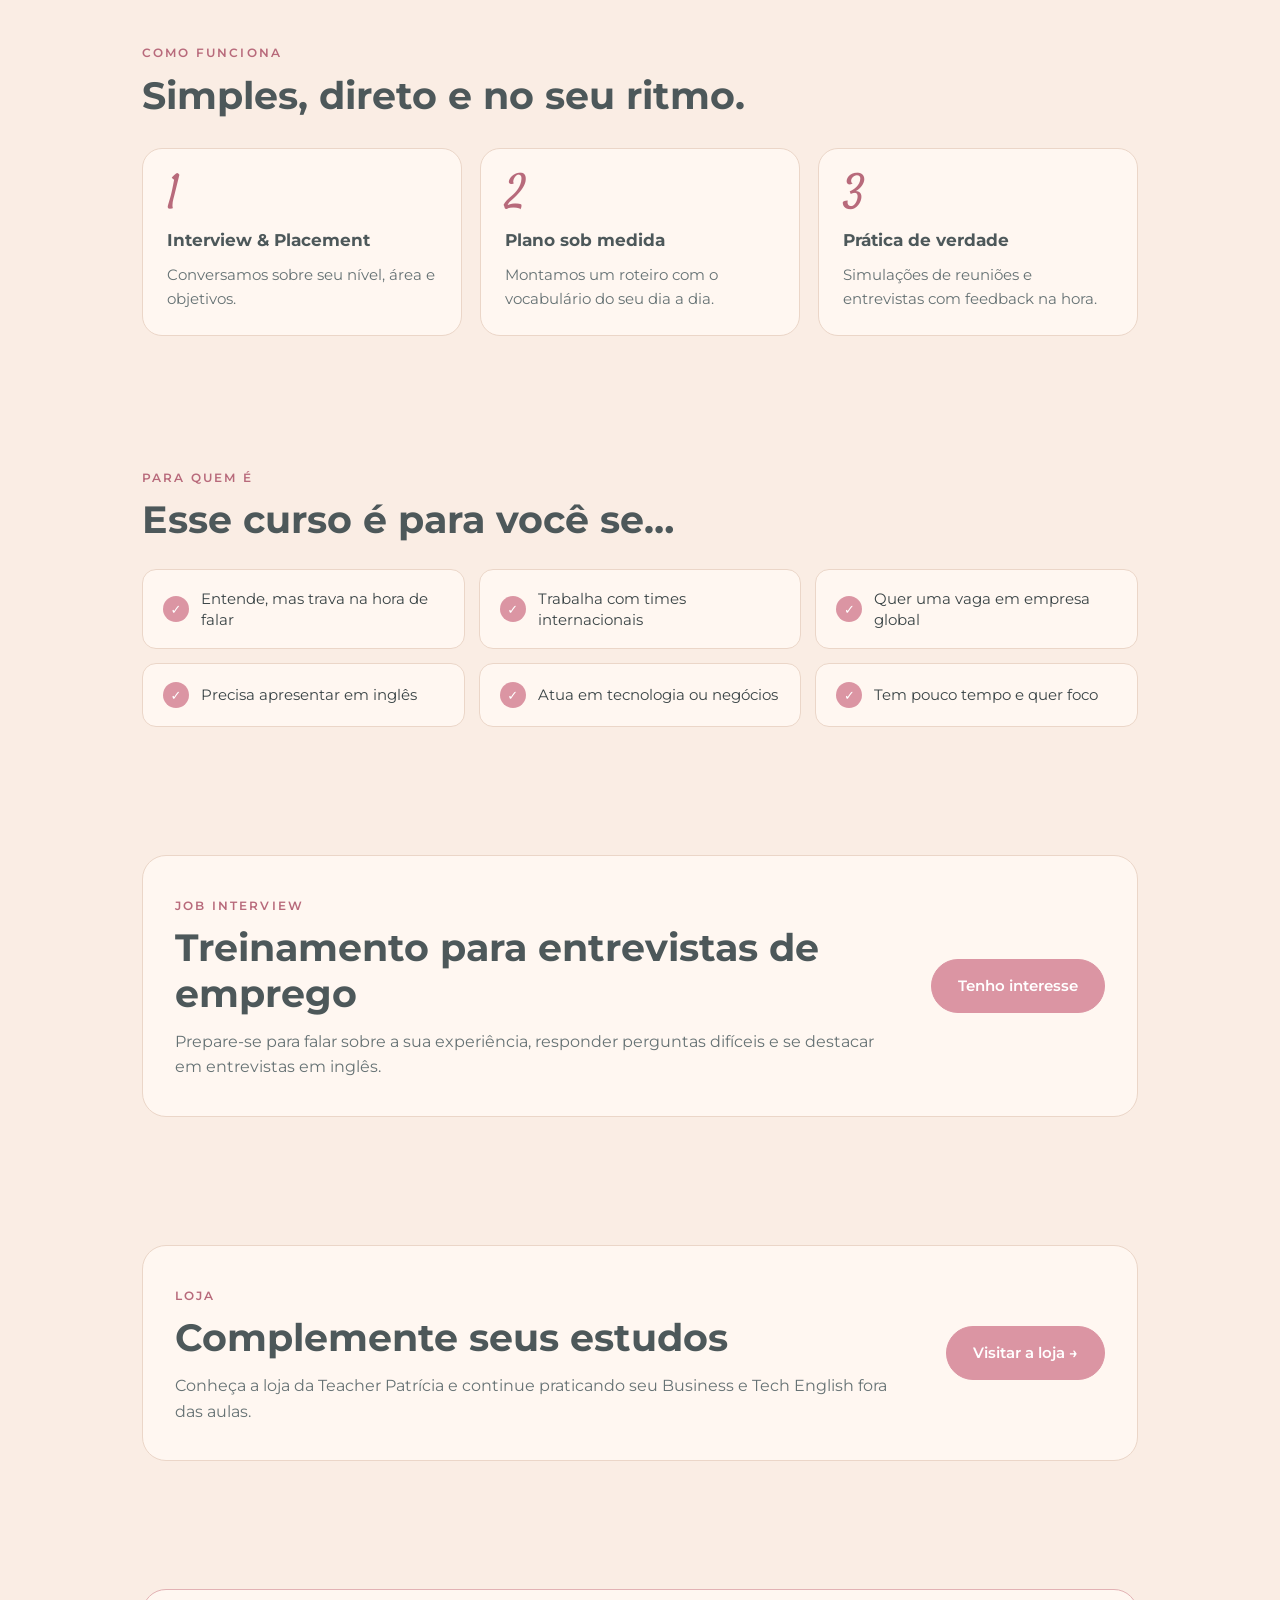
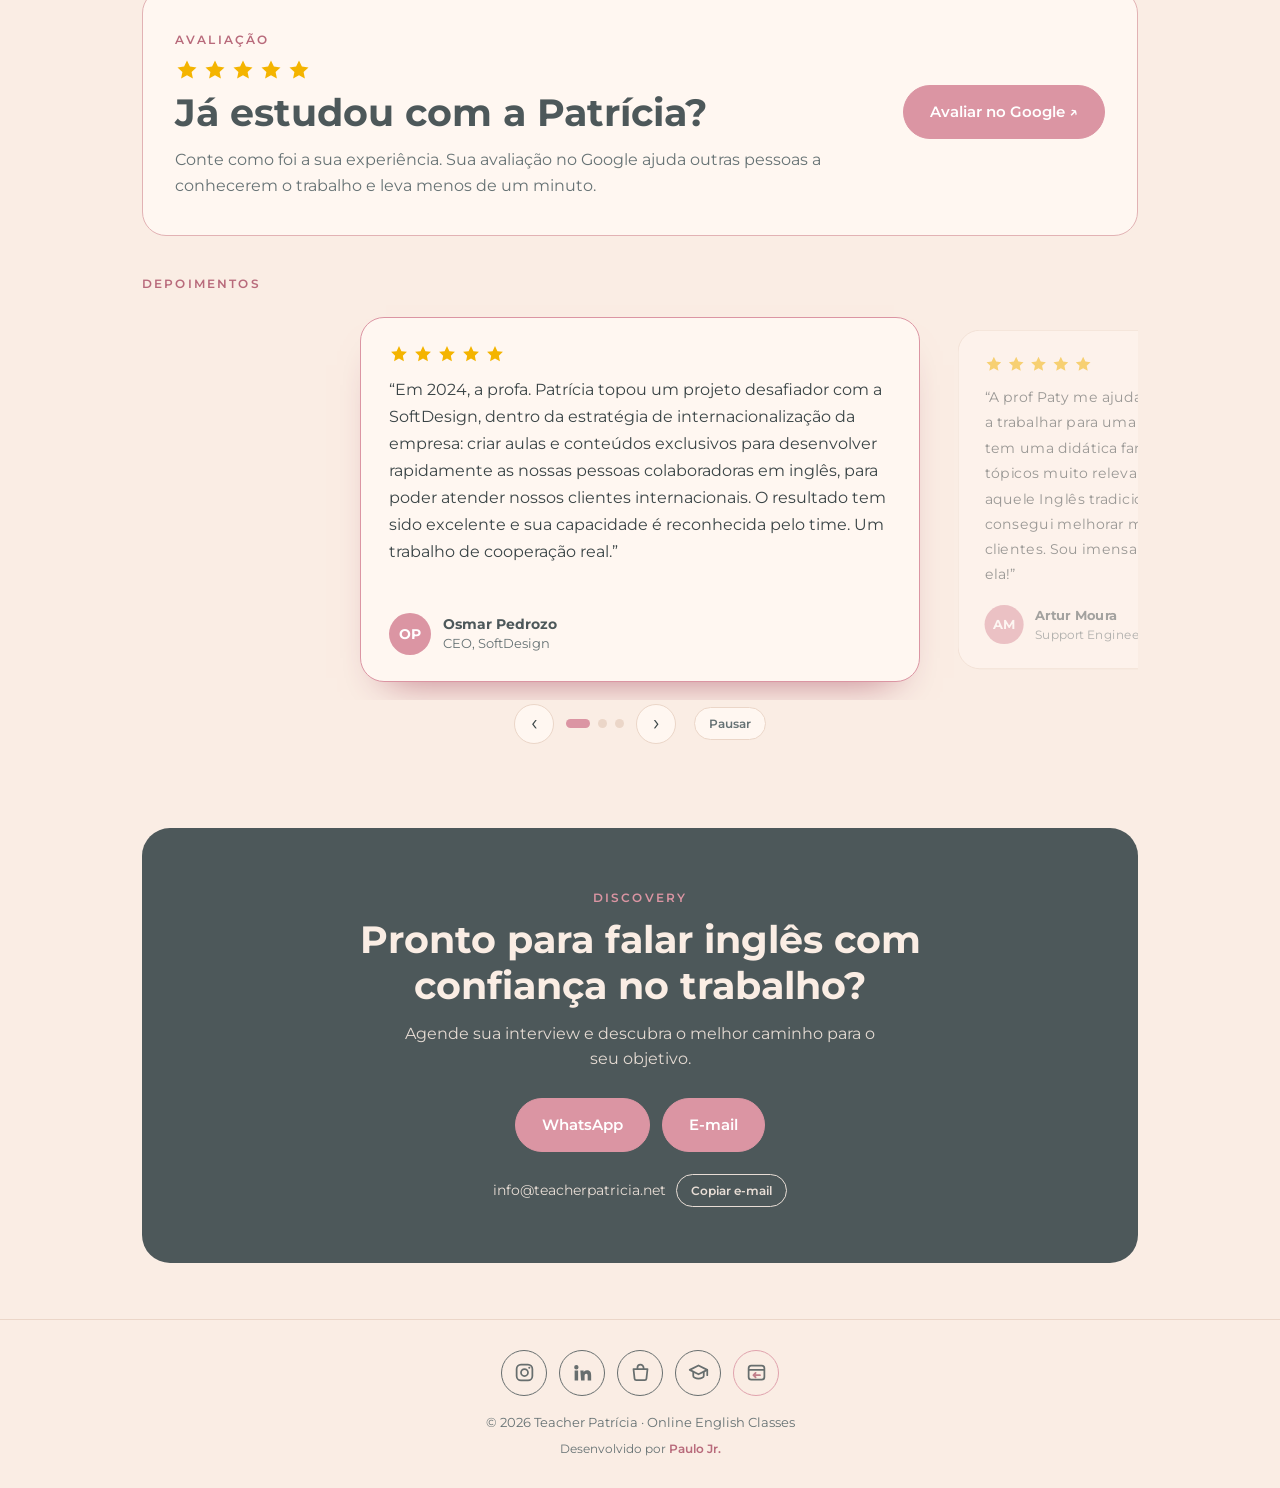
==== commit ef4a599a: "adição de um botão para Job Interview e edição de Interview para Discovery" ====
--- a/index.html
+++ b/index.html
@@ -19,11 +19,11 @@
   <meta property="og:image" content="https://www.teacherpatricia.net/img/social-preview.png">
   <meta property="og:image:width" content="1200">
   <meta property="og:image:height" content="630">
-  <meta property="og:image:alt" content="Teacher Patrícia: Business & Tech English, aulas de inglês online. Parceira Flexge.">
+  <meta property="og:image:alt"
+    content="Teacher Patrícia: Business & Tech English, aulas de inglês online. Parceira Flexge.">
   <meta name="twitter:card" content="summary_large_image">
   <meta name="twitter:title" content="Teacher Patrícia · Business &amp; Tech English">
-  <meta name="twitter:description"
-    content="Aulas online de inglês focadas em Business e Tech English.">
+  <meta name="twitter:description" content="Aulas online de inglês focadas em Business e Tech English.">
   <meta name="twitter:image" content="https://www.teacherpatricia.net/img/social-preview.png">
 
   <link rel="icon" href="img/favicon.svg" type="image/svg+xml">
@@ -61,12 +61,14 @@
         <p class="lead">Aulas online 100% focadas em Business e Tech English: fale com confiança em calls, e-mails,
           daily meetings e apresentações.</p>
         <div class="tabs hero-tabs" role="tablist" aria-label="Como você quer estudar">
-          <button class="on" type="button" role="tab" aria-selected="true" aria-expanded="true" aria-controls="cta-private" data-cta="private">Aulas particulares</button>
+          <button class="on" type="button" role="tab" aria-selected="true" aria-expanded="true"
+            aria-controls="cta-private" data-cta="private">Aulas particulares</button>
           <a class="tab-link" href="empresa.html" target="_blank" rel="noopener">Inglês na sua empresa ↗</a>
         </div>
         <div class="submenu on" id="cta-private">
-          <a class="btn btn-sm" href="#contato">Interview</a>
+          <a class="btn btn-sm" href="#contato">Discovery</a>
           <a class="btn btn-sm btn-ghost" href="#tracks">Journey</a>
+          <a class="btn btn-sm btn-no-ghost" href="#entrevistas">Job Inteview</a>
         </div>
         <ul class="stats">
           <li><b>1:1</b><span>Aulas personalizadas</span></li>
@@ -76,7 +78,8 @@
       </div>
 
       <div class="hero-side">
-        <a class="partner" href="flexge.html" target="_blank" rel="noopener" aria-label="Parceira Flexge: saiba mais sobre a parceria">
+        <a class="partner" href="flexge.html" target="_blank" rel="noopener"
+          aria-label="Parceira Flexge: saiba mais sobre a parceria">
           <img src="img/selo-parceiro-flexge.png" width="84" height="84" alt="Selo Parceiro Flexge">
           <p>Teacher Patrícia é<b>Parceira Flexge</b><span class="partner-more">Saiba mais →</span></p>
         </a>
@@ -142,7 +145,8 @@
           <h2>Teste grátis seu nível de inglês</h2>
           <p class="sub">Faça o teste de nivelamento online e descubra por onde começar.</p>
         </div>
-        <a class="btn" href="https://student.flexge.com/v2/placement/teacherpatricia.net" target="_blank" rel="noopener">Fazer o teste grátis ↗</a>
+        <a class="btn" href="https://student.flexge.com/v2/placement/teacherpatricia.net" target="_blank"
+          rel="noopener">Fazer o teste grátis ↗</a>
       </div>
     </section>
 
@@ -235,9 +239,10 @@
     <section id="entrevistas" class="section reveal">
       <div class="store">
         <div>
-          <span class="tag">Treinamento</span>
+          <span class="tag">Job Interview</span>
           <h2>Treinamento para entrevistas de emprego</h2>
-          <p class="sub">Prepare-se para falar sobre a sua experiência, responder perguntas difíceis e se destacar em entrevistas em inglês.</p>
+          <p class="sub">Prepare-se para falar sobre a sua experiência, responder perguntas difíceis e se destacar em
+            entrevistas em inglês.</p>
         </div>
         <button class="btn" type="button" data-open-dialog="interest-dialog">Tenho interesse</button>
       </div>
@@ -262,37 +267,94 @@
         <div>
           <span class="tag">Avaliação</span>
           <div class="stars" role="img" aria-label="Cinco estrelas">
-            <svg viewBox="0 0 24 24" aria-hidden="true"><path d="M12 2.5l2.9 6.1 6.6.8-4.9 4.6 1.3 6.6L12 17.3 6.1 20.6l1.3-6.6L2.5 9.4l6.6-.8z"/></svg>
-            <svg viewBox="0 0 24 24" aria-hidden="true"><path d="M12 2.5l2.9 6.1 6.6.8-4.9 4.6 1.3 6.6L12 17.3 6.1 20.6l1.3-6.6L2.5 9.4l6.6-.8z"/></svg>
-            <svg viewBox="0 0 24 24" aria-hidden="true"><path d="M12 2.5l2.9 6.1 6.6.8-4.9 4.6 1.3 6.6L12 17.3 6.1 20.6l1.3-6.6L2.5 9.4l6.6-.8z"/></svg>
-            <svg viewBox="0 0 24 24" aria-hidden="true"><path d="M12 2.5l2.9 6.1 6.6.8-4.9 4.6 1.3 6.6L12 17.3 6.1 20.6l1.3-6.6L2.5 9.4l6.6-.8z"/></svg>
-            <svg viewBox="0 0 24 24" aria-hidden="true"><path d="M12 2.5l2.9 6.1 6.6.8-4.9 4.6 1.3 6.6L12 17.3 6.1 20.6l1.3-6.6L2.5 9.4l6.6-.8z"/></svg>
+            <svg viewBox="0 0 24 24" aria-hidden="true">
+              <path d="M12 2.5l2.9 6.1 6.6.8-4.9 4.6 1.3 6.6L12 17.3 6.1 20.6l1.3-6.6L2.5 9.4l6.6-.8z" />
+            </svg>
+            <svg viewBox="0 0 24 24" aria-hidden="true">
+              <path d="M12 2.5l2.9 6.1 6.6.8-4.9 4.6 1.3 6.6L12 17.3 6.1 20.6l1.3-6.6L2.5 9.4l6.6-.8z" />
+            </svg>
+            <svg viewBox="0 0 24 24" aria-hidden="true">
+              <path d="M12 2.5l2.9 6.1 6.6.8-4.9 4.6 1.3 6.6L12 17.3 6.1 20.6l1.3-6.6L2.5 9.4l6.6-.8z" />
+            </svg>
+            <svg viewBox="0 0 24 24" aria-hidden="true">
+              <path d="M12 2.5l2.9 6.1 6.6.8-4.9 4.6 1.3 6.6L12 17.3 6.1 20.6l1.3-6.6L2.5 9.4l6.6-.8z" />
+            </svg>
+            <svg viewBox="0 0 24 24" aria-hidden="true">
+              <path d="M12 2.5l2.9 6.1 6.6.8-4.9 4.6 1.3 6.6L12 17.3 6.1 20.6l1.3-6.6L2.5 9.4l6.6-.8z" />
+            </svg>
           </div>
           <h2>Já estudou com a Patrícia?</h2>
-          <p class="sub">Conte como foi a sua experiência. Sua avaliação no Google ajuda outras pessoas a conhecerem o trabalho e leva menos de um minuto.</p>
-        </div>
-        <a class="btn" href="https://g.page/r/CUfqELtApt7PEAI/review" target="_blank" rel="noopener">Avaliar no Google ↗</a>
+          <p class="sub">Conte como foi a sua experiência. Sua avaliação no Google ajuda outras pessoas a conhecerem o
+            trabalho e leva menos de um minuto.</p>
+        </div>
+        <a class="btn" href="https://g.page/r/CUfqELtApt7PEAI/review" target="_blank" rel="noopener">Avaliar no Google
+          ↗</a>
       </div>
 
       <span class="tag car-tag">Depoimentos</span>
-      <div class="carousel" role="region" aria-roledescription="carrossel" aria-label="Depoimentos de alunos e clientes">
+      <div class="carousel" role="region" aria-roledescription="carrossel"
+        aria-label="Depoimentos de alunos e clientes">
         <div class="car-viewport" tabindex="0">
           <div class="car-track">
-          <figure class="rcard">
-            <div class="stars" role="img" aria-label="Cinco estrelas"><svg viewBox="0 0 24 24" aria-hidden="true"><path d="M12 2.5l2.9 6.1 6.6.8-4.9 4.6 1.3 6.6L12 17.3 6.1 20.6l1.3-6.6L2.5 9.4l6.6-.8z"/></svg><svg viewBox="0 0 24 24" aria-hidden="true"><path d="M12 2.5l2.9 6.1 6.6.8-4.9 4.6 1.3 6.6L12 17.3 6.1 20.6l1.3-6.6L2.5 9.4l6.6-.8z"/></svg><svg viewBox="0 0 24 24" aria-hidden="true"><path d="M12 2.5l2.9 6.1 6.6.8-4.9 4.6 1.3 6.6L12 17.3 6.1 20.6l1.3-6.6L2.5 9.4l6.6-.8z"/></svg><svg viewBox="0 0 24 24" aria-hidden="true"><path d="M12 2.5l2.9 6.1 6.6.8-4.9 4.6 1.3 6.6L12 17.3 6.1 20.6l1.3-6.6L2.5 9.4l6.6-.8z"/></svg><svg viewBox="0 0 24 24" aria-hidden="true"><path d="M12 2.5l2.9 6.1 6.6.8-4.9 4.6 1.3 6.6L12 17.3 6.1 20.6l1.3-6.6L2.5 9.4l6.6-.8z"/></svg></div>
-            <blockquote class="rtext">“Em 2024, a profa. Patrícia topou um projeto desafiador com a SoftDesign, dentro da estratégia de internacionalização da empresa: criar aulas e conteúdos exclusivos para desenvolver rapidamente as nossas pessoas colaboradoras em inglês, para poder atender nossos clientes internacionais. O resultado tem sido excelente e sua capacidade é reconhecida pelo time. Um trabalho de cooperação real.”</blockquote>
-            <figcaption><span class="avatar" aria-hidden="true">OP</span><span><b>Osmar Pedrozo</b><br>CEO, SoftDesign</span></figcaption>
-          </figure>
-          <figure class="rcard">
-            <div class="stars" role="img" aria-label="Cinco estrelas"><svg viewBox="0 0 24 24" aria-hidden="true"><path d="M12 2.5l2.9 6.1 6.6.8-4.9 4.6 1.3 6.6L12 17.3 6.1 20.6l1.3-6.6L2.5 9.4l6.6-.8z"/></svg><svg viewBox="0 0 24 24" aria-hidden="true"><path d="M12 2.5l2.9 6.1 6.6.8-4.9 4.6 1.3 6.6L12 17.3 6.1 20.6l1.3-6.6L2.5 9.4l6.6-.8z"/></svg><svg viewBox="0 0 24 24" aria-hidden="true"><path d="M12 2.5l2.9 6.1 6.6.8-4.9 4.6 1.3 6.6L12 17.3 6.1 20.6l1.3-6.6L2.5 9.4l6.6-.8z"/></svg><svg viewBox="0 0 24 24" aria-hidden="true"><path d="M12 2.5l2.9 6.1 6.6.8-4.9 4.6 1.3 6.6L12 17.3 6.1 20.6l1.3-6.6L2.5 9.4l6.6-.8z"/></svg><svg viewBox="0 0 24 24" aria-hidden="true"><path d="M12 2.5l2.9 6.1 6.6.8-4.9 4.6 1.3 6.6L12 17.3 6.1 20.6l1.3-6.6L2.5 9.4l6.6-.8z"/></svg></div>
-            <blockquote class="rtext">“A prof Paty me ajuda com inglês desde 2020 quando comecei a trabalhar para uma empresa onde o Inglês era o dia a dia. Ela tem uma didática fantástica, faz as aulas serem leves e traz tópicos muito relevantes que ajudam no dia a dia, não é aquele Inglês tradicional voltado a decoreba. Com as aulas consegui melhorar muito a minha comunicação com os clientes. Sou imensamente grato pelas aulas que tive com ela!”</blockquote>
-            <figcaption><span class="avatar" aria-hidden="true">AM</span><span><b>Artur Moura</b><br>Support Engineer, Elastic</span></figcaption>
-          </figure>
-          <figure class="rcard" lang="en">
-            <div class="stars" role="img" aria-label="Cinco estrelas"><svg viewBox="0 0 24 24" aria-hidden="true"><path d="M12 2.5l2.9 6.1 6.6.8-4.9 4.6 1.3 6.6L12 17.3 6.1 20.6l1.3-6.6L2.5 9.4l6.6-.8z"/></svg><svg viewBox="0 0 24 24" aria-hidden="true"><path d="M12 2.5l2.9 6.1 6.6.8-4.9 4.6 1.3 6.6L12 17.3 6.1 20.6l1.3-6.6L2.5 9.4l6.6-.8z"/></svg><svg viewBox="0 0 24 24" aria-hidden="true"><path d="M12 2.5l2.9 6.1 6.6.8-4.9 4.6 1.3 6.6L12 17.3 6.1 20.6l1.3-6.6L2.5 9.4l6.6-.8z"/></svg><svg viewBox="0 0 24 24" aria-hidden="true"><path d="M12 2.5l2.9 6.1 6.6.8-4.9 4.6 1.3 6.6L12 17.3 6.1 20.6l1.3-6.6L2.5 9.4l6.6-.8z"/></svg><svg viewBox="0 0 24 24" aria-hidden="true"><path d="M12 2.5l2.9 6.1 6.6.8-4.9 4.6 1.3 6.6L12 17.3 6.1 20.6l1.3-6.6L2.5 9.4l6.6-.8z"/></svg></div>
-            <blockquote class="rtext">“I have been taking English classes with teacher Paty for about two years. I came back to English classes to achieve the next level of my career: work abroad in an IT company. Today this is a reality. Teacher Paty always believed in me and in my success, because of that support today I work for a company in USA. Thank you Teacher Paty for helping me with this journey.”</blockquote>
-            <figcaption><span class="avatar" aria-hidden="true">BN</span><span><b>Bruno Navilli</b><br>SQL Engineer, PCMS Tech</span></figcaption>
-          </figure>
+            <figure class="rcard">
+              <div class="stars" role="img" aria-label="Cinco estrelas"><svg viewBox="0 0 24 24" aria-hidden="true">
+                  <path d="M12 2.5l2.9 6.1 6.6.8-4.9 4.6 1.3 6.6L12 17.3 6.1 20.6l1.3-6.6L2.5 9.4l6.6-.8z" />
+                </svg><svg viewBox="0 0 24 24" aria-hidden="true">
+                  <path d="M12 2.5l2.9 6.1 6.6.8-4.9 4.6 1.3 6.6L12 17.3 6.1 20.6l1.3-6.6L2.5 9.4l6.6-.8z" />
+                </svg><svg viewBox="0 0 24 24" aria-hidden="true">
+                  <path d="M12 2.5l2.9 6.1 6.6.8-4.9 4.6 1.3 6.6L12 17.3 6.1 20.6l1.3-6.6L2.5 9.4l6.6-.8z" />
+                </svg><svg viewBox="0 0 24 24" aria-hidden="true">
+                  <path d="M12 2.5l2.9 6.1 6.6.8-4.9 4.6 1.3 6.6L12 17.3 6.1 20.6l1.3-6.6L2.5 9.4l6.6-.8z" />
+                </svg><svg viewBox="0 0 24 24" aria-hidden="true">
+                  <path d="M12 2.5l2.9 6.1 6.6.8-4.9 4.6 1.3 6.6L12 17.3 6.1 20.6l1.3-6.6L2.5 9.4l6.6-.8z" />
+                </svg></div>
+              <blockquote class="rtext">“Em 2024, a profa. Patrícia topou um projeto desafiador com a SoftDesign, dentro
+                da estratégia de internacionalização da empresa: criar aulas e conteúdos exclusivos para desenvolver
+                rapidamente as nossas pessoas colaboradoras em inglês, para poder atender nossos clientes
+                internacionais. O resultado tem sido excelente e sua capacidade é reconhecida pelo time. Um trabalho de
+                cooperação real.”</blockquote>
+              <figcaption><span class="avatar" aria-hidden="true">OP</span><span><b>Osmar Pedrozo</b><br>CEO,
+                  SoftDesign</span></figcaption>
+            </figure>
+            <figure class="rcard">
+              <div class="stars" role="img" aria-label="Cinco estrelas"><svg viewBox="0 0 24 24" aria-hidden="true">
+                  <path d="M12 2.5l2.9 6.1 6.6.8-4.9 4.6 1.3 6.6L12 17.3 6.1 20.6l1.3-6.6L2.5 9.4l6.6-.8z" />
+                </svg><svg viewBox="0 0 24 24" aria-hidden="true">
+                  <path d="M12 2.5l2.9 6.1 6.6.8-4.9 4.6 1.3 6.6L12 17.3 6.1 20.6l1.3-6.6L2.5 9.4l6.6-.8z" />
+                </svg><svg viewBox="0 0 24 24" aria-hidden="true">
+                  <path d="M12 2.5l2.9 6.1 6.6.8-4.9 4.6 1.3 6.6L12 17.3 6.1 20.6l1.3-6.6L2.5 9.4l6.6-.8z" />
+                </svg><svg viewBox="0 0 24 24" aria-hidden="true">
+                  <path d="M12 2.5l2.9 6.1 6.6.8-4.9 4.6 1.3 6.6L12 17.3 6.1 20.6l1.3-6.6L2.5 9.4l6.6-.8z" />
+                </svg><svg viewBox="0 0 24 24" aria-hidden="true">
+                  <path d="M12 2.5l2.9 6.1 6.6.8-4.9 4.6 1.3 6.6L12 17.3 6.1 20.6l1.3-6.6L2.5 9.4l6.6-.8z" />
+                </svg></div>
+              <blockquote class="rtext">“A prof Paty me ajuda com inglês desde 2020 quando comecei a trabalhar para uma
+                empresa onde o Inglês era o dia a dia. Ela tem uma didática fantástica, faz as aulas serem leves e traz
+                tópicos muito relevantes que ajudam no dia a dia, não é aquele Inglês tradicional voltado a decoreba.
+                Com as aulas consegui melhorar muito a minha comunicação com os clientes. Sou imensamente grato pelas
+                aulas que tive com ela!”</blockquote>
+              <figcaption><span class="avatar" aria-hidden="true">AM</span><span><b>Artur Moura</b><br>Support Engineer,
+                  Elastic</span></figcaption>
+            </figure>
+            <figure class="rcard" lang="en">
+              <div class="stars" role="img" aria-label="Cinco estrelas"><svg viewBox="0 0 24 24" aria-hidden="true">
+                  <path d="M12 2.5l2.9 6.1 6.6.8-4.9 4.6 1.3 6.6L12 17.3 6.1 20.6l1.3-6.6L2.5 9.4l6.6-.8z" />
+                </svg><svg viewBox="0 0 24 24" aria-hidden="true">
+                  <path d="M12 2.5l2.9 6.1 6.6.8-4.9 4.6 1.3 6.6L12 17.3 6.1 20.6l1.3-6.6L2.5 9.4l6.6-.8z" />
+                </svg><svg viewBox="0 0 24 24" aria-hidden="true">
+                  <path d="M12 2.5l2.9 6.1 6.6.8-4.9 4.6 1.3 6.6L12 17.3 6.1 20.6l1.3-6.6L2.5 9.4l6.6-.8z" />
+                </svg><svg viewBox="0 0 24 24" aria-hidden="true">
+                  <path d="M12 2.5l2.9 6.1 6.6.8-4.9 4.6 1.3 6.6L12 17.3 6.1 20.6l1.3-6.6L2.5 9.4l6.6-.8z" />
+                </svg><svg viewBox="0 0 24 24" aria-hidden="true">
+                  <path d="M12 2.5l2.9 6.1 6.6.8-4.9 4.6 1.3 6.6L12 17.3 6.1 20.6l1.3-6.6L2.5 9.4l6.6-.8z" />
+                </svg></div>
+              <blockquote class="rtext">“I have been taking English classes with teacher Paty for about two years. I
+                came back to English classes to achieve the next level of my career: work abroad in an IT company. Today
+                this is a reality. Teacher Paty always believed in me and in my success, because of that support today I
+                work for a company in USA. Thank you Teacher Paty for helping me with this journey.”</blockquote>
+              <figcaption><span class="avatar" aria-hidden="true">BN</span><span><b>Bruno Navilli</b><br>SQL Engineer,
+                  PCMS Tech</span></figcaption>
+            </figure>
           </div>
         </div>
         <div class="car-controls">
@@ -306,7 +368,7 @@
 
     <!-- CTA FINAL -->
     <section id="contato" class="final reveal">
-      <span class="tag">Let’s talk</span>
+      <span class="tag">Discovery</span>
       <h2>Pronto para falar inglês com confiança no trabalho?</h2>
       <p>Agende sua interview e descubra o melhor caminho para o seu objetivo.</p>
       <div class="contact-btns">
@@ -339,7 +401,8 @@
         </div>
         <div class="field">
           <label for="f-whats">WhatsApp *</label>
-          <input id="f-whats" name="whats" type="tel" autocomplete="tel" inputmode="tel" placeholder="(51) 90000-0000" required>
+          <input id="f-whats" name="whats" type="tel" autocomplete="tel" inputmode="tel" placeholder="(51) 90000-0000"
+            required>
         </div>
         <div class="field">
           <label for="f-email">E-mail</label>
@@ -363,7 +426,8 @@
           <label for="f-msg">Mensagem (opcional)</label>
           <textarea id="f-msg" name="msg" rows="3"></textarea>
         </div>
-        <p class="dlg-note">Seus dados não ficam salvos no site: eles só abrem uma mensagem pronta no seu WhatsApp, que você envia.</p>
+        <p class="dlg-note">Seus dados não ficam salvos no site: eles só abrem uma mensagem pronta no seu WhatsApp, que
+          você envia.</p>
         <p class="dlg-error" id="interest-error" role="alert" hidden></p>
         <div class="dlg-actions">
           <button class="btn" type="submit">Enviar pelo WhatsApp</button>
@@ -371,36 +435,61 @@
       </form>
       <div class="dlg-ok" id="interest-ok" hidden>
         <h3>Quase lá! 🎉</h3>
-        <p>Abrimos o <span id="interest-canal">WhatsApp</span> com a sua mensagem pronta. É só enviar para a Patrícia.</p>
+        <p>Abrimos o <span id="interest-canal">WhatsApp</span> com a sua mensagem pronta. É só enviar para a Patrícia.
+        </p>
         <button class="btn" type="button" data-close-dialog>Fechar</button>
       </div>
     </div>
   </dialog>
 
 
-<footer class="footer">
-  <div class="social">
-    <a href="https://instagram.com/teacherpatricia.insta" target="_blank" rel="noopener" aria-label="Instagram" data-tip="Instagram">
-      <svg viewBox="0 0 24 24" aria-hidden="true"><rect x="3" y="3" width="18" height="18" rx="5" fill="none" stroke="currentColor" stroke-width="2"/><circle cx="12" cy="12" r="4" fill="none" stroke="currentColor" stroke-width="2"/><circle cx="17.5" cy="6.5" r="1.2" fill="currentColor"/></svg>
-    </a>
-    <a href="https://www.linkedin.com/in/teacherpatricianet/" target="_blank" rel="noopener" aria-label="LinkedIn" data-tip="LinkedIn">
-      <svg viewBox="0 0 24 24" aria-hidden="true"><path fill="currentColor" d="M4.98 3.5a2.5 2.5 0 1 1 0 5 2.5 2.5 0 0 1 0-5zM3 9.75h4V21H3zM9.5 9.75h3.8v1.6h.05c.53-1 1.83-2.05 3.77-2.05 4.03 0 4.78 2.65 4.78 6.1V21h-4v-4.9c0-1.17-.02-2.67-1.63-2.67-1.63 0-1.88 1.27-1.88 2.59V21h-4z"/></svg>
-    </a>
-    <a href="loja.html" target="_blank" rel="noopener" aria-label="Loja" data-tip="Loja">
-      <svg viewBox="0 0 24 24" aria-hidden="true"><path d="M4 8h16l-1.2 11a2 2 0 0 1-2 1.8H7.2a2 2 0 0 1-2-1.8L4 8z" fill="none" stroke="currentColor" stroke-width="2" stroke-linejoin="round"/><path d="M8.5 8V6.5a3.5 3.5 0 0 1 7 0V8" fill="none" stroke="currentColor" stroke-width="2"/></svg>
-    </a>
-    <a href="flexge.html" target="_blank" rel="noopener" aria-label="Flexge" data-tip="Flexge">
-      <svg viewBox="0 0 24 24" aria-hidden="true"><path d="M12 4L2 9l10 5 10-5-10-5z" fill="none" stroke="currentColor" stroke-width="2" stroke-linejoin="round"/><path d="M6 11.5V16c0 1.5 2.7 3 6 3s6-1.5 6-3v-4.5M22 9v6" fill="none" stroke="currentColor" stroke-width="2" stroke-linecap="round" stroke-linejoin="round"/></svg>
-    </a>
-    <a class="back" href="#top" aria-label="Voltar ao topo" data-tip="Voltar ao topo">
-      <svg viewBox="0 0 24 24" aria-hidden="true"><rect x="3" y="4" width="18" height="16" rx="3" fill="none" stroke="currentColor" stroke-width="2"/><path d="M3 9h18" fill="none" stroke="currentColor" stroke-width="2"/><path d="M16 15H8.5M11 12.5L8.5 15l2.5 2.5" fill="none" stroke-width="2" stroke-linecap="round" stroke-linejoin="round" style="stroke:var(--pink-strong)"/></svg>
-    </a>
-  </div>
-  <p>© <span id="year"></span> Teacher Patrícia · Online English Classes</p>
-  <p class="dev">Desenvolvido por <a href="https://github.com/PauloFOJr" target="_blank" rel="noopener">Paulo Jr.</a></p>
-</footer>
+  <footer class="footer">
+    <div class="social">
+      <a href="https://instagram.com/teacherpatricia.insta" target="_blank" rel="noopener" aria-label="Instagram"
+        data-tip="Instagram">
+        <svg viewBox="0 0 24 24" aria-hidden="true">
+          <rect x="3" y="3" width="18" height="18" rx="5" fill="none" stroke="currentColor" stroke-width="2" />
+          <circle cx="12" cy="12" r="4" fill="none" stroke="currentColor" stroke-width="2" />
+          <circle cx="17.5" cy="6.5" r="1.2" fill="currentColor" />
+        </svg>
+      </a>
+      <a href="https://www.linkedin.com/in/teacherpatricianet/" target="_blank" rel="noopener" aria-label="LinkedIn"
+        data-tip="LinkedIn">
+        <svg viewBox="0 0 24 24" aria-hidden="true">
+          <path fill="currentColor"
+            d="M4.98 3.5a2.5 2.5 0 1 1 0 5 2.5 2.5 0 0 1 0-5zM3 9.75h4V21H3zM9.5 9.75h3.8v1.6h.05c.53-1 1.83-2.05 3.77-2.05 4.03 0 4.78 2.65 4.78 6.1V21h-4v-4.9c0-1.17-.02-2.67-1.63-2.67-1.63 0-1.88 1.27-1.88 2.59V21h-4z" />
+        </svg>
+      </a>
+      <a href="loja.html" target="_blank" rel="noopener" aria-label="Loja" data-tip="Loja">
+        <svg viewBox="0 0 24 24" aria-hidden="true">
+          <path d="M4 8h16l-1.2 11a2 2 0 0 1-2 1.8H7.2a2 2 0 0 1-2-1.8L4 8z" fill="none" stroke="currentColor"
+            stroke-width="2" stroke-linejoin="round" />
+          <path d="M8.5 8V6.5a3.5 3.5 0 0 1 7 0V8" fill="none" stroke="currentColor" stroke-width="2" />
+        </svg>
+      </a>
+      <a href="flexge.html" target="_blank" rel="noopener" aria-label="Flexge" data-tip="Flexge">
+        <svg viewBox="0 0 24 24" aria-hidden="true">
+          <path d="M12 4L2 9l10 5 10-5-10-5z" fill="none" stroke="currentColor" stroke-width="2"
+            stroke-linejoin="round" />
+          <path d="M6 11.5V16c0 1.5 2.7 3 6 3s6-1.5 6-3v-4.5M22 9v6" fill="none" stroke="currentColor" stroke-width="2"
+            stroke-linecap="round" stroke-linejoin="round" />
+        </svg>
+      </a>
+      <a class="back" href="#top" aria-label="Voltar ao topo" data-tip="Voltar ao topo">
+        <svg viewBox="0 0 24 24" aria-hidden="true">
+          <rect x="3" y="4" width="18" height="16" rx="3" fill="none" stroke="currentColor" stroke-width="2" />
+          <path d="M3 9h18" fill="none" stroke="currentColor" stroke-width="2" />
+          <path d="M16 15H8.5M11 12.5L8.5 15l2.5 2.5" fill="none" stroke-width="2" stroke-linecap="round"
+            stroke-linejoin="round" style="stroke:var(--pink-strong)" />
+        </svg>
+      </a>
+    </div>
+    <p>© <span id="year"></span> Teacher Patrícia · Online English Classes</p>
+    <p class="dev">Desenvolvido por <a href="https://github.com/PauloFOJr" target="_blank" rel="noopener">Paulo Jr.</a>
+    </p>
+  </footer>
 
   <script src="js/main.js"></script>
 </body>
 
-</html>
+</html>
--- a/css/style.css
+++ b/css/style.css
@@ -59,6 +59,7 @@
 .btn{display:inline-block;background:var(--pink);color:var(--on-pink);padding:14px 26px;border-radius:999px;font-weight:600;font-size:15px;text-decoration:none;border:1.5px solid var(--pink);transition:transform .2s,box-shadow .2s}
 .btn:hover{transform:translateY(-2px);box-shadow:0 10px 24px -12px var(--pink-strong)}
 .btn-ghost{background:transparent;color:var(--text);border-color:var(--slate)}
+.btn-no-ghost{background:var(--slate);color:var(--on-pink);border-color:var(--slate)}
 .btn-sm{padding:9px 18px;font-size:14px}
 
 /* ---------- Tipografia ---------- */
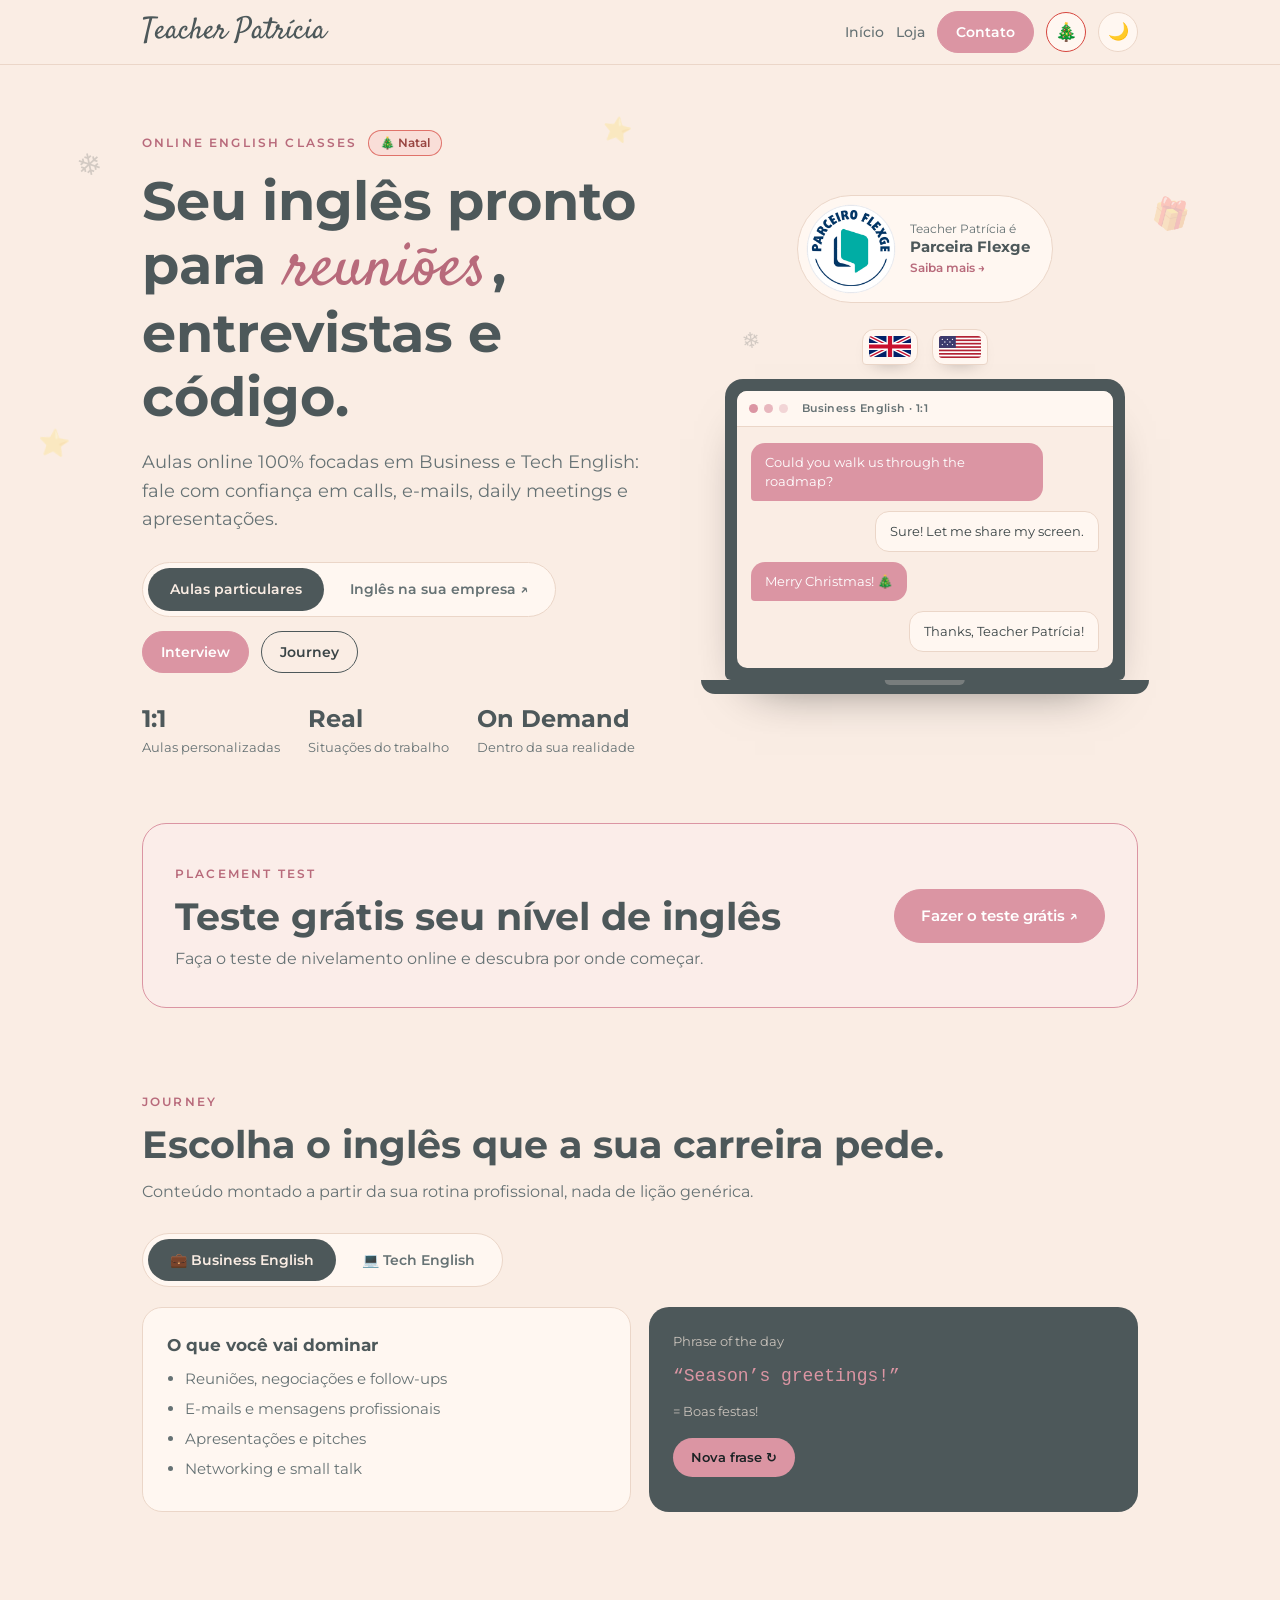
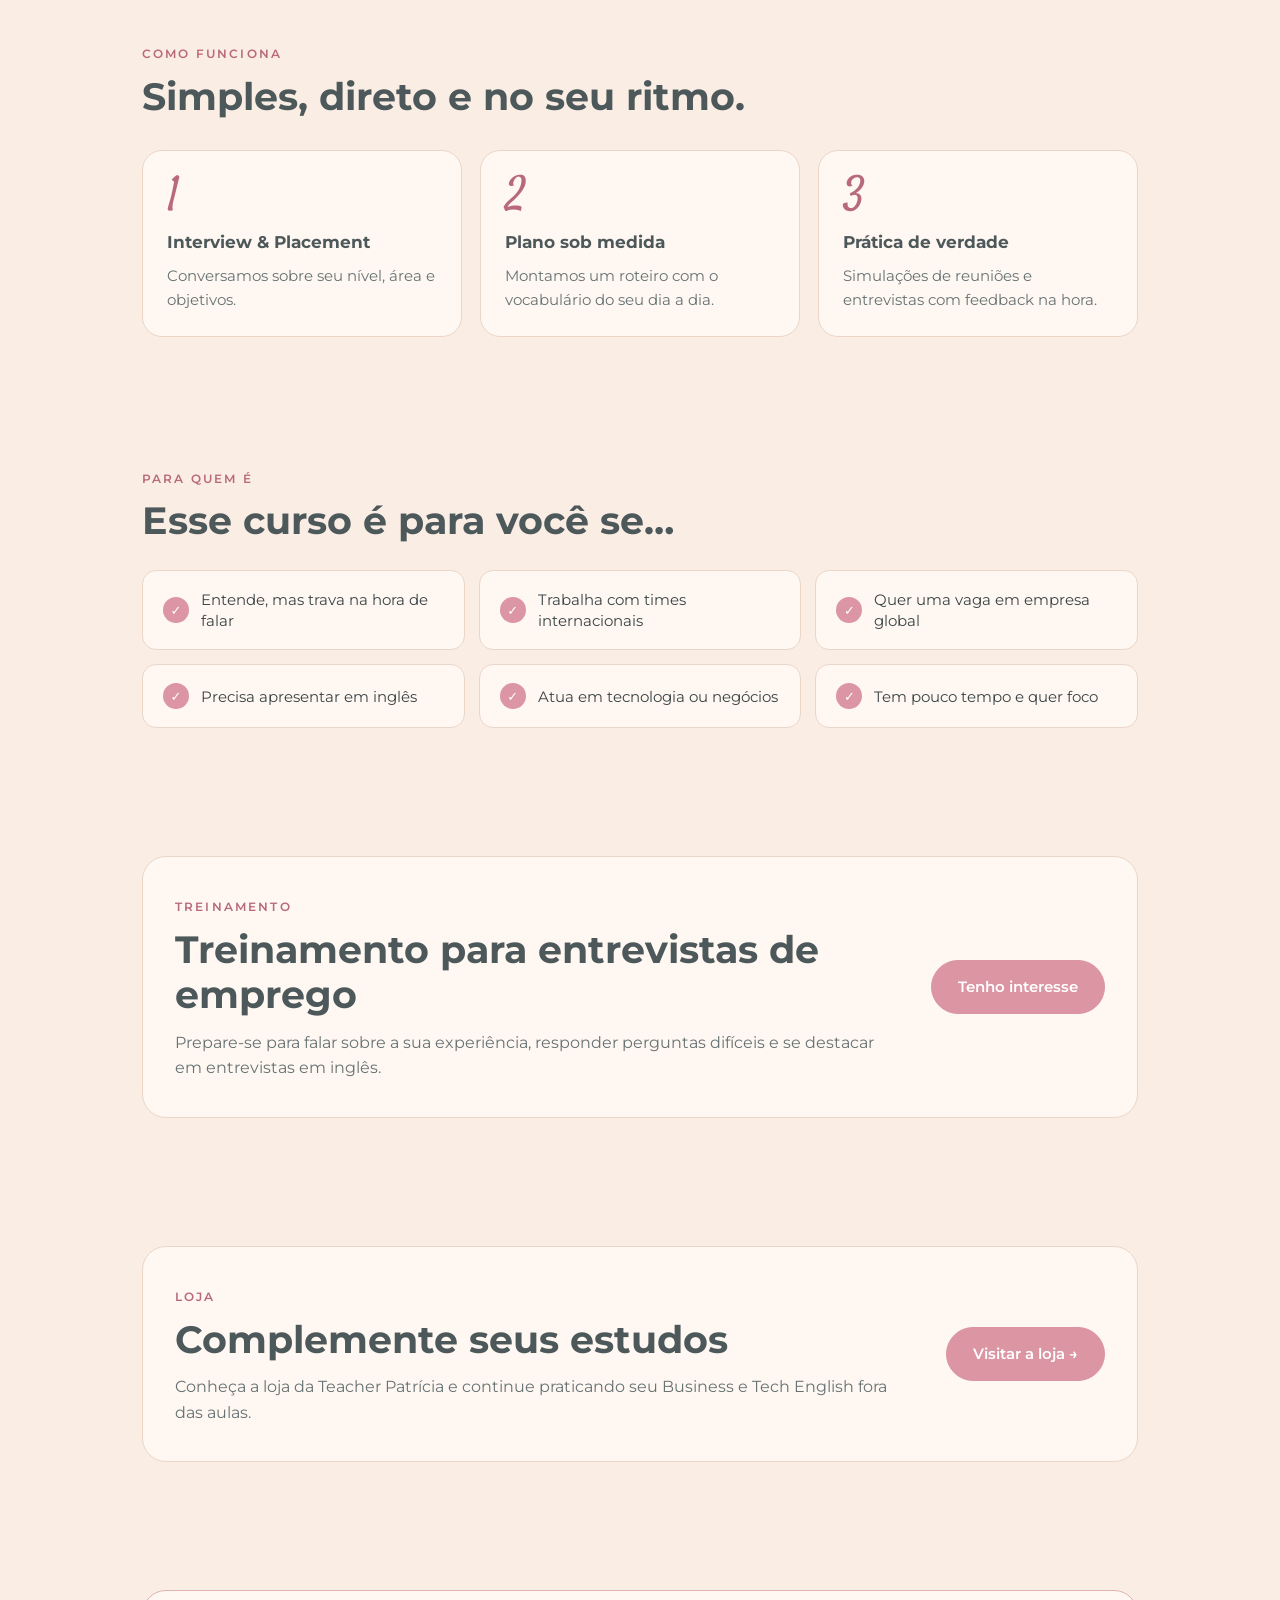
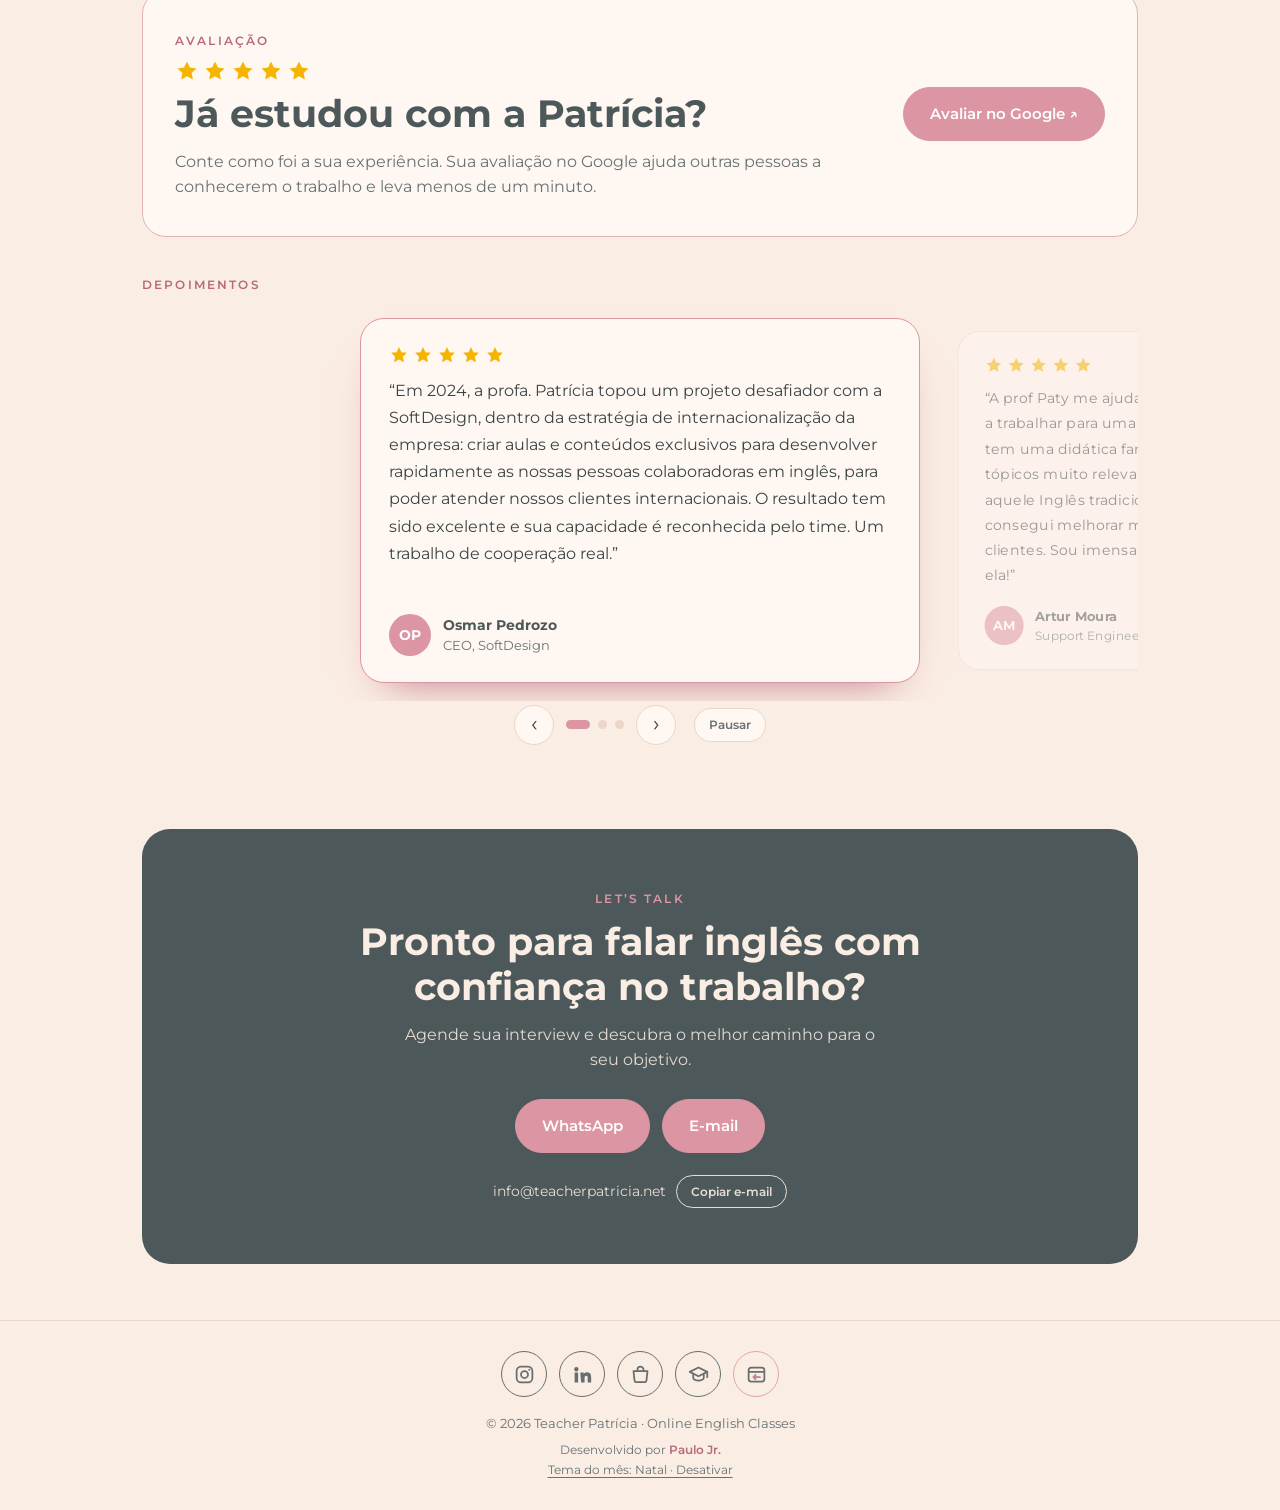
==== commit 2138e9a0: "aplicação de tema mensal na página principal" ====
--- a/index.html
+++ b/index.html
@@ -19,11 +19,11 @@
   <meta property="og:image" content="https://www.teacherpatricia.net/img/social-preview.png">
   <meta property="og:image:width" content="1200">
   <meta property="og:image:height" content="630">
-  <meta property="og:image:alt"
-    content="Teacher Patrícia: Business & Tech English, aulas de inglês online. Parceira Flexge.">
+  <meta property="og:image:alt" content="Teacher Patrícia: Business & Tech English, aulas de inglês online. Parceira Flexge.">
   <meta name="twitter:card" content="summary_large_image">
   <meta name="twitter:title" content="Teacher Patrícia · Business &amp; Tech English">
-  <meta name="twitter:description" content="Aulas online de inglês focadas em Business e Tech English.">
+  <meta name="twitter:description"
+    content="Aulas online de inglês focadas em Business e Tech English.">
   <meta name="twitter:image" content="https://www.teacherpatricia.net/img/social-preview.png">
 
   <link rel="icon" href="img/favicon.svg" type="image/svg+xml">
@@ -35,6 +35,7 @@
   <link href="https://fonts.googleapis.com/css2?family=Montserrat:wght@400;500;600;700&family=Satisfy&display=swap"
     rel="stylesheet">
   <link rel="stylesheet" href="css/style.css">
+  <link rel="stylesheet" href="css/seasonal.css">
 </head>
 
 <body>
@@ -61,14 +62,12 @@
         <p class="lead">Aulas online 100% focadas em Business e Tech English: fale com confiança em calls, e-mails,
           daily meetings e apresentações.</p>
         <div class="tabs hero-tabs" role="tablist" aria-label="Como você quer estudar">
-          <button class="on" type="button" role="tab" aria-selected="true" aria-expanded="true"
-            aria-controls="cta-private" data-cta="private">Aulas particulares</button>
+          <button class="on" type="button" role="tab" aria-selected="true" aria-expanded="true" aria-controls="cta-private" data-cta="private">Aulas particulares</button>
           <a class="tab-link" href="empresa.html" target="_blank" rel="noopener">Inglês na sua empresa ↗</a>
         </div>
         <div class="submenu on" id="cta-private">
-          <a class="btn btn-sm" href="#contato">Discovery</a>
+          <a class="btn btn-sm" href="#contato">Interview</a>
           <a class="btn btn-sm btn-ghost" href="#tracks">Journey</a>
-          <a class="btn btn-sm btn-no-ghost" href="#entrevistas">Job Inteview</a>
         </div>
         <ul class="stats">
           <li><b>1:1</b><span>Aulas personalizadas</span></li>
@@ -78,8 +77,7 @@
       </div>
 
       <div class="hero-side">
-        <a class="partner" href="flexge.html" target="_blank" rel="noopener"
-          aria-label="Parceira Flexge: saiba mais sobre a parceria">
+        <a class="partner" href="flexge.html" target="_blank" rel="noopener" aria-label="Parceira Flexge: saiba mais sobre a parceria">
           <img src="img/selo-parceiro-flexge.png" width="84" height="84" alt="Selo Parceiro Flexge">
           <p>Teacher Patrícia é<b>Parceira Flexge</b><span class="partner-more">Saiba mais →</span></p>
         </a>
@@ -145,8 +143,7 @@
           <h2>Teste grátis seu nível de inglês</h2>
           <p class="sub">Faça o teste de nivelamento online e descubra por onde começar.</p>
         </div>
-        <a class="btn" href="https://student.flexge.com/v2/placement/teacherpatricia.net" target="_blank"
-          rel="noopener">Fazer o teste grátis ↗</a>
+        <a class="btn" href="https://student.flexge.com/v2/placement/teacherpatricia.net" target="_blank" rel="noopener">Fazer o teste grátis ↗</a>
       </div>
     </section>
 
@@ -239,10 +236,9 @@
     <section id="entrevistas" class="section reveal">
       <div class="store">
         <div>
-          <span class="tag">Job Interview</span>
+          <span class="tag">Treinamento</span>
           <h2>Treinamento para entrevistas de emprego</h2>
-          <p class="sub">Prepare-se para falar sobre a sua experiência, responder perguntas difíceis e se destacar em
-            entrevistas em inglês.</p>
+          <p class="sub">Prepare-se para falar sobre a sua experiência, responder perguntas difíceis e se destacar em entrevistas em inglês.</p>
         </div>
         <button class="btn" type="button" data-open-dialog="interest-dialog">Tenho interesse</button>
       </div>
@@ -267,94 +263,37 @@
         <div>
           <span class="tag">Avaliação</span>
           <div class="stars" role="img" aria-label="Cinco estrelas">
-            <svg viewBox="0 0 24 24" aria-hidden="true">
-              <path d="M12 2.5l2.9 6.1 6.6.8-4.9 4.6 1.3 6.6L12 17.3 6.1 20.6l1.3-6.6L2.5 9.4l6.6-.8z" />
-            </svg>
-            <svg viewBox="0 0 24 24" aria-hidden="true">
-              <path d="M12 2.5l2.9 6.1 6.6.8-4.9 4.6 1.3 6.6L12 17.3 6.1 20.6l1.3-6.6L2.5 9.4l6.6-.8z" />
-            </svg>
-            <svg viewBox="0 0 24 24" aria-hidden="true">
-              <path d="M12 2.5l2.9 6.1 6.6.8-4.9 4.6 1.3 6.6L12 17.3 6.1 20.6l1.3-6.6L2.5 9.4l6.6-.8z" />
-            </svg>
-            <svg viewBox="0 0 24 24" aria-hidden="true">
-              <path d="M12 2.5l2.9 6.1 6.6.8-4.9 4.6 1.3 6.6L12 17.3 6.1 20.6l1.3-6.6L2.5 9.4l6.6-.8z" />
-            </svg>
-            <svg viewBox="0 0 24 24" aria-hidden="true">
-              <path d="M12 2.5l2.9 6.1 6.6.8-4.9 4.6 1.3 6.6L12 17.3 6.1 20.6l1.3-6.6L2.5 9.4l6.6-.8z" />
-            </svg>
+            <svg viewBox="0 0 24 24" aria-hidden="true"><path d="M12 2.5l2.9 6.1 6.6.8-4.9 4.6 1.3 6.6L12 17.3 6.1 20.6l1.3-6.6L2.5 9.4l6.6-.8z"/></svg>
+            <svg viewBox="0 0 24 24" aria-hidden="true"><path d="M12 2.5l2.9 6.1 6.6.8-4.9 4.6 1.3 6.6L12 17.3 6.1 20.6l1.3-6.6L2.5 9.4l6.6-.8z"/></svg>
+            <svg viewBox="0 0 24 24" aria-hidden="true"><path d="M12 2.5l2.9 6.1 6.6.8-4.9 4.6 1.3 6.6L12 17.3 6.1 20.6l1.3-6.6L2.5 9.4l6.6-.8z"/></svg>
+            <svg viewBox="0 0 24 24" aria-hidden="true"><path d="M12 2.5l2.9 6.1 6.6.8-4.9 4.6 1.3 6.6L12 17.3 6.1 20.6l1.3-6.6L2.5 9.4l6.6-.8z"/></svg>
+            <svg viewBox="0 0 24 24" aria-hidden="true"><path d="M12 2.5l2.9 6.1 6.6.8-4.9 4.6 1.3 6.6L12 17.3 6.1 20.6l1.3-6.6L2.5 9.4l6.6-.8z"/></svg>
           </div>
           <h2>Já estudou com a Patrícia?</h2>
-          <p class="sub">Conte como foi a sua experiência. Sua avaliação no Google ajuda outras pessoas a conhecerem o
-            trabalho e leva menos de um minuto.</p>
-        </div>
-        <a class="btn" href="https://g.page/r/CUfqELtApt7PEAI/review" target="_blank" rel="noopener">Avaliar no Google
-          ↗</a>
+          <p class="sub">Conte como foi a sua experiência. Sua avaliação no Google ajuda outras pessoas a conhecerem o trabalho e leva menos de um minuto.</p>
+        </div>
+        <a class="btn" href="https://g.page/r/CUfqELtApt7PEAI/review" target="_blank" rel="noopener">Avaliar no Google ↗</a>
       </div>
 
       <span class="tag car-tag">Depoimentos</span>
-      <div class="carousel" role="region" aria-roledescription="carrossel"
-        aria-label="Depoimentos de alunos e clientes">
+      <div class="carousel" role="region" aria-roledescription="carrossel" aria-label="Depoimentos de alunos e clientes">
         <div class="car-viewport" tabindex="0">
           <div class="car-track">
-            <figure class="rcard">
-              <div class="stars" role="img" aria-label="Cinco estrelas"><svg viewBox="0 0 24 24" aria-hidden="true">
-                  <path d="M12 2.5l2.9 6.1 6.6.8-4.9 4.6 1.3 6.6L12 17.3 6.1 20.6l1.3-6.6L2.5 9.4l6.6-.8z" />
-                </svg><svg viewBox="0 0 24 24" aria-hidden="true">
-                  <path d="M12 2.5l2.9 6.1 6.6.8-4.9 4.6 1.3 6.6L12 17.3 6.1 20.6l1.3-6.6L2.5 9.4l6.6-.8z" />
-                </svg><svg viewBox="0 0 24 24" aria-hidden="true">
-                  <path d="M12 2.5l2.9 6.1 6.6.8-4.9 4.6 1.3 6.6L12 17.3 6.1 20.6l1.3-6.6L2.5 9.4l6.6-.8z" />
-                </svg><svg viewBox="0 0 24 24" aria-hidden="true">
-                  <path d="M12 2.5l2.9 6.1 6.6.8-4.9 4.6 1.3 6.6L12 17.3 6.1 20.6l1.3-6.6L2.5 9.4l6.6-.8z" />
-                </svg><svg viewBox="0 0 24 24" aria-hidden="true">
-                  <path d="M12 2.5l2.9 6.1 6.6.8-4.9 4.6 1.3 6.6L12 17.3 6.1 20.6l1.3-6.6L2.5 9.4l6.6-.8z" />
-                </svg></div>
-              <blockquote class="rtext">“Em 2024, a profa. Patrícia topou um projeto desafiador com a SoftDesign, dentro
-                da estratégia de internacionalização da empresa: criar aulas e conteúdos exclusivos para desenvolver
-                rapidamente as nossas pessoas colaboradoras em inglês, para poder atender nossos clientes
-                internacionais. O resultado tem sido excelente e sua capacidade é reconhecida pelo time. Um trabalho de
-                cooperação real.”</blockquote>
-              <figcaption><span class="avatar" aria-hidden="true">OP</span><span><b>Osmar Pedrozo</b><br>CEO,
-                  SoftDesign</span></figcaption>
-            </figure>
-            <figure class="rcard">
-              <div class="stars" role="img" aria-label="Cinco estrelas"><svg viewBox="0 0 24 24" aria-hidden="true">
-                  <path d="M12 2.5l2.9 6.1 6.6.8-4.9 4.6 1.3 6.6L12 17.3 6.1 20.6l1.3-6.6L2.5 9.4l6.6-.8z" />
-                </svg><svg viewBox="0 0 24 24" aria-hidden="true">
-                  <path d="M12 2.5l2.9 6.1 6.6.8-4.9 4.6 1.3 6.6L12 17.3 6.1 20.6l1.3-6.6L2.5 9.4l6.6-.8z" />
-                </svg><svg viewBox="0 0 24 24" aria-hidden="true">
-                  <path d="M12 2.5l2.9 6.1 6.6.8-4.9 4.6 1.3 6.6L12 17.3 6.1 20.6l1.3-6.6L2.5 9.4l6.6-.8z" />
-                </svg><svg viewBox="0 0 24 24" aria-hidden="true">
-                  <path d="M12 2.5l2.9 6.1 6.6.8-4.9 4.6 1.3 6.6L12 17.3 6.1 20.6l1.3-6.6L2.5 9.4l6.6-.8z" />
-                </svg><svg viewBox="0 0 24 24" aria-hidden="true">
-                  <path d="M12 2.5l2.9 6.1 6.6.8-4.9 4.6 1.3 6.6L12 17.3 6.1 20.6l1.3-6.6L2.5 9.4l6.6-.8z" />
-                </svg></div>
-              <blockquote class="rtext">“A prof Paty me ajuda com inglês desde 2020 quando comecei a trabalhar para uma
-                empresa onde o Inglês era o dia a dia. Ela tem uma didática fantástica, faz as aulas serem leves e traz
-                tópicos muito relevantes que ajudam no dia a dia, não é aquele Inglês tradicional voltado a decoreba.
-                Com as aulas consegui melhorar muito a minha comunicação com os clientes. Sou imensamente grato pelas
-                aulas que tive com ela!”</blockquote>
-              <figcaption><span class="avatar" aria-hidden="true">AM</span><span><b>Artur Moura</b><br>Support Engineer,
-                  Elastic</span></figcaption>
-            </figure>
-            <figure class="rcard" lang="en">
-              <div class="stars" role="img" aria-label="Cinco estrelas"><svg viewBox="0 0 24 24" aria-hidden="true">
-                  <path d="M12 2.5l2.9 6.1 6.6.8-4.9 4.6 1.3 6.6L12 17.3 6.1 20.6l1.3-6.6L2.5 9.4l6.6-.8z" />
-                </svg><svg viewBox="0 0 24 24" aria-hidden="true">
-                  <path d="M12 2.5l2.9 6.1 6.6.8-4.9 4.6 1.3 6.6L12 17.3 6.1 20.6l1.3-6.6L2.5 9.4l6.6-.8z" />
-                </svg><svg viewBox="0 0 24 24" aria-hidden="true">
-                  <path d="M12 2.5l2.9 6.1 6.6.8-4.9 4.6 1.3 6.6L12 17.3 6.1 20.6l1.3-6.6L2.5 9.4l6.6-.8z" />
-                </svg><svg viewBox="0 0 24 24" aria-hidden="true">
-                  <path d="M12 2.5l2.9 6.1 6.6.8-4.9 4.6 1.3 6.6L12 17.3 6.1 20.6l1.3-6.6L2.5 9.4l6.6-.8z" />
-                </svg><svg viewBox="0 0 24 24" aria-hidden="true">
-                  <path d="M12 2.5l2.9 6.1 6.6.8-4.9 4.6 1.3 6.6L12 17.3 6.1 20.6l1.3-6.6L2.5 9.4l6.6-.8z" />
-                </svg></div>
-              <blockquote class="rtext">“I have been taking English classes with teacher Paty for about two years. I
-                came back to English classes to achieve the next level of my career: work abroad in an IT company. Today
-                this is a reality. Teacher Paty always believed in me and in my success, because of that support today I
-                work for a company in USA. Thank you Teacher Paty for helping me with this journey.”</blockquote>
-              <figcaption><span class="avatar" aria-hidden="true">BN</span><span><b>Bruno Navilli</b><br>SQL Engineer,
-                  PCMS Tech</span></figcaption>
-            </figure>
+          <figure class="rcard">
+            <div class="stars" role="img" aria-label="Cinco estrelas"><svg viewBox="0 0 24 24" aria-hidden="true"><path d="M12 2.5l2.9 6.1 6.6.8-4.9 4.6 1.3 6.6L12 17.3 6.1 20.6l1.3-6.6L2.5 9.4l6.6-.8z"/></svg><svg viewBox="0 0 24 24" aria-hidden="true"><path d="M12 2.5l2.9 6.1 6.6.8-4.9 4.6 1.3 6.6L12 17.3 6.1 20.6l1.3-6.6L2.5 9.4l6.6-.8z"/></svg><svg viewBox="0 0 24 24" aria-hidden="true"><path d="M12 2.5l2.9 6.1 6.6.8-4.9 4.6 1.3 6.6L12 17.3 6.1 20.6l1.3-6.6L2.5 9.4l6.6-.8z"/></svg><svg viewBox="0 0 24 24" aria-hidden="true"><path d="M12 2.5l2.9 6.1 6.6.8-4.9 4.6 1.3 6.6L12 17.3 6.1 20.6l1.3-6.6L2.5 9.4l6.6-.8z"/></svg><svg viewBox="0 0 24 24" aria-hidden="true"><path d="M12 2.5l2.9 6.1 6.6.8-4.9 4.6 1.3 6.6L12 17.3 6.1 20.6l1.3-6.6L2.5 9.4l6.6-.8z"/></svg></div>
+            <blockquote class="rtext">“Em 2024, a profa. Patrícia topou um projeto desafiador com a SoftDesign, dentro da estratégia de internacionalização da empresa: criar aulas e conteúdos exclusivos para desenvolver rapidamente as nossas pessoas colaboradoras em inglês, para poder atender nossos clientes internacionais. O resultado tem sido excelente e sua capacidade é reconhecida pelo time. Um trabalho de cooperação real.”</blockquote>
+            <figcaption><span class="avatar" aria-hidden="true">OP</span><span><b>Osmar Pedrozo</b><br>CEO, SoftDesign</span></figcaption>
+          </figure>
+          <figure class="rcard">
+            <div class="stars" role="img" aria-label="Cinco estrelas"><svg viewBox="0 0 24 24" aria-hidden="true"><path d="M12 2.5l2.9 6.1 6.6.8-4.9 4.6 1.3 6.6L12 17.3 6.1 20.6l1.3-6.6L2.5 9.4l6.6-.8z"/></svg><svg viewBox="0 0 24 24" aria-hidden="true"><path d="M12 2.5l2.9 6.1 6.6.8-4.9 4.6 1.3 6.6L12 17.3 6.1 20.6l1.3-6.6L2.5 9.4l6.6-.8z"/></svg><svg viewBox="0 0 24 24" aria-hidden="true"><path d="M12 2.5l2.9 6.1 6.6.8-4.9 4.6 1.3 6.6L12 17.3 6.1 20.6l1.3-6.6L2.5 9.4l6.6-.8z"/></svg><svg viewBox="0 0 24 24" aria-hidden="true"><path d="M12 2.5l2.9 6.1 6.6.8-4.9 4.6 1.3 6.6L12 17.3 6.1 20.6l1.3-6.6L2.5 9.4l6.6-.8z"/></svg><svg viewBox="0 0 24 24" aria-hidden="true"><path d="M12 2.5l2.9 6.1 6.6.8-4.9 4.6 1.3 6.6L12 17.3 6.1 20.6l1.3-6.6L2.5 9.4l6.6-.8z"/></svg></div>
+            <blockquote class="rtext">“A prof Paty me ajuda com inglês desde 2020 quando comecei a trabalhar para uma empresa onde o Inglês era o dia a dia. Ela tem uma didática fantástica, faz as aulas serem leves e traz tópicos muito relevantes que ajudam no dia a dia, não é aquele Inglês tradicional voltado a decoreba. Com as aulas consegui melhorar muito a minha comunicação com os clientes. Sou imensamente grato pelas aulas que tive com ela!”</blockquote>
+            <figcaption><span class="avatar" aria-hidden="true">AM</span><span><b>Artur Moura</b><br>Support Engineer, Elastic</span></figcaption>
+          </figure>
+          <figure class="rcard" lang="en">
+            <div class="stars" role="img" aria-label="Cinco estrelas"><svg viewBox="0 0 24 24" aria-hidden="true"><path d="M12 2.5l2.9 6.1 6.6.8-4.9 4.6 1.3 6.6L12 17.3 6.1 20.6l1.3-6.6L2.5 9.4l6.6-.8z"/></svg><svg viewBox="0 0 24 24" aria-hidden="true"><path d="M12 2.5l2.9 6.1 6.6.8-4.9 4.6 1.3 6.6L12 17.3 6.1 20.6l1.3-6.6L2.5 9.4l6.6-.8z"/></svg><svg viewBox="0 0 24 24" aria-hidden="true"><path d="M12 2.5l2.9 6.1 6.6.8-4.9 4.6 1.3 6.6L12 17.3 6.1 20.6l1.3-6.6L2.5 9.4l6.6-.8z"/></svg><svg viewBox="0 0 24 24" aria-hidden="true"><path d="M12 2.5l2.9 6.1 6.6.8-4.9 4.6 1.3 6.6L12 17.3 6.1 20.6l1.3-6.6L2.5 9.4l6.6-.8z"/></svg><svg viewBox="0 0 24 24" aria-hidden="true"><path d="M12 2.5l2.9 6.1 6.6.8-4.9 4.6 1.3 6.6L12 17.3 6.1 20.6l1.3-6.6L2.5 9.4l6.6-.8z"/></svg></div>
+            <blockquote class="rtext">“I have been taking English classes with teacher Paty for about two years. I came back to English classes to achieve the next level of my career: work abroad in an IT company. Today this is a reality. Teacher Paty always believed in me and in my success, because of that support today I work for a company in USA. Thank you Teacher Paty for helping me with this journey.”</blockquote>
+            <figcaption><span class="avatar" aria-hidden="true">BN</span><span><b>Bruno Navilli</b><br>SQL Engineer, PCMS Tech</span></figcaption>
+          </figure>
           </div>
         </div>
         <div class="car-controls">
@@ -368,7 +307,7 @@
 
     <!-- CTA FINAL -->
     <section id="contato" class="final reveal">
-      <span class="tag">Discovery</span>
+      <span class="tag">Let’s talk</span>
       <h2>Pronto para falar inglês com confiança no trabalho?</h2>
       <p>Agende sua interview e descubra o melhor caminho para o seu objetivo.</p>
       <div class="contact-btns">
@@ -401,8 +340,7 @@
         </div>
         <div class="field">
           <label for="f-whats">WhatsApp *</label>
-          <input id="f-whats" name="whats" type="tel" autocomplete="tel" inputmode="tel" placeholder="(51) 90000-0000"
-            required>
+          <input id="f-whats" name="whats" type="tel" autocomplete="tel" inputmode="tel" placeholder="(51) 90000-0000" required>
         </div>
         <div class="field">
           <label for="f-email">E-mail</label>
@@ -426,8 +364,7 @@
           <label for="f-msg">Mensagem (opcional)</label>
           <textarea id="f-msg" name="msg" rows="3"></textarea>
         </div>
-        <p class="dlg-note">Seus dados não ficam salvos no site: eles só abrem uma mensagem pronta no seu WhatsApp, que
-          você envia.</p>
+        <p class="dlg-note">Seus dados não ficam salvos no site: eles só abrem uma mensagem pronta no seu WhatsApp, que você envia.</p>
         <p class="dlg-error" id="interest-error" role="alert" hidden></p>
         <div class="dlg-actions">
           <button class="btn" type="submit">Enviar pelo WhatsApp</button>
@@ -435,61 +372,37 @@
       </form>
       <div class="dlg-ok" id="interest-ok" hidden>
         <h3>Quase lá! 🎉</h3>
-        <p>Abrimos o <span id="interest-canal">WhatsApp</span> com a sua mensagem pronta. É só enviar para a Patrícia.
-        </p>
+        <p>Abrimos o <span id="interest-canal">WhatsApp</span> com a sua mensagem pronta. É só enviar para a Patrícia.</p>
         <button class="btn" type="button" data-close-dialog>Fechar</button>
       </div>
     </div>
   </dialog>
 
 
-  <footer class="footer">
-    <div class="social">
-      <a href="https://instagram.com/teacherpatricia.insta" target="_blank" rel="noopener" aria-label="Instagram"
-        data-tip="Instagram">
-        <svg viewBox="0 0 24 24" aria-hidden="true">
-          <rect x="3" y="3" width="18" height="18" rx="5" fill="none" stroke="currentColor" stroke-width="2" />
-          <circle cx="12" cy="12" r="4" fill="none" stroke="currentColor" stroke-width="2" />
-          <circle cx="17.5" cy="6.5" r="1.2" fill="currentColor" />
-        </svg>
-      </a>
-      <a href="https://www.linkedin.com/in/teacherpatricianet/" target="_blank" rel="noopener" aria-label="LinkedIn"
-        data-tip="LinkedIn">
-        <svg viewBox="0 0 24 24" aria-hidden="true">
-          <path fill="currentColor"
-            d="M4.98 3.5a2.5 2.5 0 1 1 0 5 2.5 2.5 0 0 1 0-5zM3 9.75h4V21H3zM9.5 9.75h3.8v1.6h.05c.53-1 1.83-2.05 3.77-2.05 4.03 0 4.78 2.65 4.78 6.1V21h-4v-4.9c0-1.17-.02-2.67-1.63-2.67-1.63 0-1.88 1.27-1.88 2.59V21h-4z" />
-        </svg>
-      </a>
-      <a href="loja.html" target="_blank" rel="noopener" aria-label="Loja" data-tip="Loja">
-        <svg viewBox="0 0 24 24" aria-hidden="true">
-          <path d="M4 8h16l-1.2 11a2 2 0 0 1-2 1.8H7.2a2 2 0 0 1-2-1.8L4 8z" fill="none" stroke="currentColor"
-            stroke-width="2" stroke-linejoin="round" />
-          <path d="M8.5 8V6.5a3.5 3.5 0 0 1 7 0V8" fill="none" stroke="currentColor" stroke-width="2" />
-        </svg>
-      </a>
-      <a href="flexge.html" target="_blank" rel="noopener" aria-label="Flexge" data-tip="Flexge">
-        <svg viewBox="0 0 24 24" aria-hidden="true">
-          <path d="M12 4L2 9l10 5 10-5-10-5z" fill="none" stroke="currentColor" stroke-width="2"
-            stroke-linejoin="round" />
-          <path d="M6 11.5V16c0 1.5 2.7 3 6 3s6-1.5 6-3v-4.5M22 9v6" fill="none" stroke="currentColor" stroke-width="2"
-            stroke-linecap="round" stroke-linejoin="round" />
-        </svg>
-      </a>
-      <a class="back" href="#top" aria-label="Voltar ao topo" data-tip="Voltar ao topo">
-        <svg viewBox="0 0 24 24" aria-hidden="true">
-          <rect x="3" y="4" width="18" height="16" rx="3" fill="none" stroke="currentColor" stroke-width="2" />
-          <path d="M3 9h18" fill="none" stroke="currentColor" stroke-width="2" />
-          <path d="M16 15H8.5M11 12.5L8.5 15l2.5 2.5" fill="none" stroke-width="2" stroke-linecap="round"
-            stroke-linejoin="round" style="stroke:var(--pink-strong)" />
-        </svg>
-      </a>
-    </div>
-    <p>© <span id="year"></span> Teacher Patrícia · Online English Classes</p>
-    <p class="dev">Desenvolvido por <a href="https://github.com/PauloFOJr" target="_blank" rel="noopener">Paulo Jr.</a>
-    </p>
-  </footer>
-
+<footer class="footer">
+  <div class="social">
+    <a href="https://instagram.com/teacherpatricia.insta" target="_blank" rel="noopener" aria-label="Instagram" data-tip="Instagram">
+      <svg viewBox="0 0 24 24" aria-hidden="true"><rect x="3" y="3" width="18" height="18" rx="5" fill="none" stroke="currentColor" stroke-width="2"/><circle cx="12" cy="12" r="4" fill="none" stroke="currentColor" stroke-width="2"/><circle cx="17.5" cy="6.5" r="1.2" fill="currentColor"/></svg>
+    </a>
+    <a href="https://www.linkedin.com/in/teacherpatricianet/" target="_blank" rel="noopener" aria-label="LinkedIn" data-tip="LinkedIn">
+      <svg viewBox="0 0 24 24" aria-hidden="true"><path fill="currentColor" d="M4.98 3.5a2.5 2.5 0 1 1 0 5 2.5 2.5 0 0 1 0-5zM3 9.75h4V21H3zM9.5 9.75h3.8v1.6h.05c.53-1 1.83-2.05 3.77-2.05 4.03 0 4.78 2.65 4.78 6.1V21h-4v-4.9c0-1.17-.02-2.67-1.63-2.67-1.63 0-1.88 1.27-1.88 2.59V21h-4z"/></svg>
+    </a>
+    <a href="loja.html" target="_blank" rel="noopener" aria-label="Loja" data-tip="Loja">
+      <svg viewBox="0 0 24 24" aria-hidden="true"><path d="M4 8h16l-1.2 11a2 2 0 0 1-2 1.8H7.2a2 2 0 0 1-2-1.8L4 8z" fill="none" stroke="currentColor" stroke-width="2" stroke-linejoin="round"/><path d="M8.5 8V6.5a3.5 3.5 0 0 1 7 0V8" fill="none" stroke="currentColor" stroke-width="2"/></svg>
+    </a>
+    <a href="flexge.html" target="_blank" rel="noopener" aria-label="Flexge" data-tip="Flexge">
+      <svg viewBox="0 0 24 24" aria-hidden="true"><path d="M12 4L2 9l10 5 10-5-10-5z" fill="none" stroke="currentColor" stroke-width="2" stroke-linejoin="round"/><path d="M6 11.5V16c0 1.5 2.7 3 6 3s6-1.5 6-3v-4.5M22 9v6" fill="none" stroke="currentColor" stroke-width="2" stroke-linecap="round" stroke-linejoin="round"/></svg>
+    </a>
+    <a class="back" href="#top" aria-label="Voltar ao topo" data-tip="Voltar ao topo">
+      <svg viewBox="0 0 24 24" aria-hidden="true"><rect x="3" y="4" width="18" height="16" rx="3" fill="none" stroke="currentColor" stroke-width="2"/><path d="M3 9h18" fill="none" stroke="currentColor" stroke-width="2"/><path d="M16 15H8.5M11 12.5L8.5 15l2.5 2.5" fill="none" stroke-width="2" stroke-linecap="round" stroke-linejoin="round" style="stroke:var(--pink-strong)"/></svg>
+    </a>
+  </div>
+  <p>© <span id="year"></span> Teacher Patrícia · Online English Classes</p>
+  <p class="dev">Desenvolvido por <a href="https://github.com/PauloFOJr" target="_blank" rel="noopener">Paulo Jr.</a></p>
+</footer>
+
+  <script src="js/seasonal.js"></script>
   <script src="js/main.js"></script>
 </body>
 
-</html>+</html>
--- a/css/style.css
+++ b/css/style.css
@@ -160,7 +160,7 @@
 /* ---------- Selo Parceiro Flexge ---------- */
 .hero-side{display:flex;flex-direction:column;align-items:center;gap:26px;min-width:0}
 .partner{display:inline-flex;align-items:center;gap:14px;padding:8px 22px 8px 8px;background:var(--surface);border:1px solid var(--line);border-radius:999px}
-.partner img{width:64px;height:64px;flex:none;border-radius:50%}
+.partner img{width:90px;height:90px;flex:none;border-radius:50%}
 .partner p{margin:0;font-size:12px;line-height:1.35;color:var(--muted);text-align:left}
 .partner b{display:block;font-size:15px;color:var(--slate)}
 a.partner{text-decoration:none;color:inherit;transition:transform .2s,border-color .2s,box-shadow .2s}
--- a/css/seasonal.css
+++ b/css/seasonal.css
@@ -0,0 +1,26 @@
+/* Teacher Patrícia · Tema do mês (camada discreta)
+   A cor de destaque vem de --season, definida por js/seasonal.js. */
+html.season-on body{position:relative}
+html.season-on main{position:relative;z-index:1}
+
+.season-layer{position:absolute;top:0;left:0;right:0;height:640px;overflow:hidden;pointer-events:none;z-index:0}
+.season-item{position:absolute;line-height:1;opacity:.2;transform:rotate(var(--r,0deg));user-select:none;animation:season-float 9s ease-in-out infinite;animation-delay:var(--d,0s)}
+.season-item.corner{left:-4px;top:64px;font-size:96px;opacity:.22;animation:none}
+@keyframes season-float{50%{transform:translateY(-8px) rotate(var(--r,0deg))}}
+
+.season-chip{display:inline-block;margin-left:10px;padding:3px 11px;border-radius:999px;font-size:12px;font-weight:600;line-height:1.5;vertical-align:middle;
+  color:color-mix(in srgb,var(--season) 60%,var(--text));
+  background:color-mix(in srgb,var(--season) 14%,var(--surface));
+  border:1px solid color-mix(in srgb,var(--season) 70%,transparent)}
+
+.season-btn{width:40px;height:40px;padding:0;border-radius:50%;border:1.5px solid var(--season);background:var(--surface);font-size:18px;line-height:1;display:grid;place-items:center;transition:transform .2s}
+.season-btn:hover,.season-btn:focus-visible{transform:scale(1.08)}
+
+.season-foot{margin:10px 0 0}
+.season-foot button{padding:0;border:0;background:none;color:var(--muted);font-size:12px;text-decoration:underline;text-underline-offset:3px}
+.season-foot button:hover,.season-foot button:focus-visible{color:var(--text)}
+
+@media(max-width:640px){.season-item:nth-child(n+4){display:none}.season-item.corner{font-size:72px}}
+@media(max-width:480px){.season-btn{width:36px;height:36px;font-size:16px}}
+@media(max-width:420px){.season-btn{display:none}}
+@media (prefers-reduced-motion:reduce){.season-item{animation:none}}
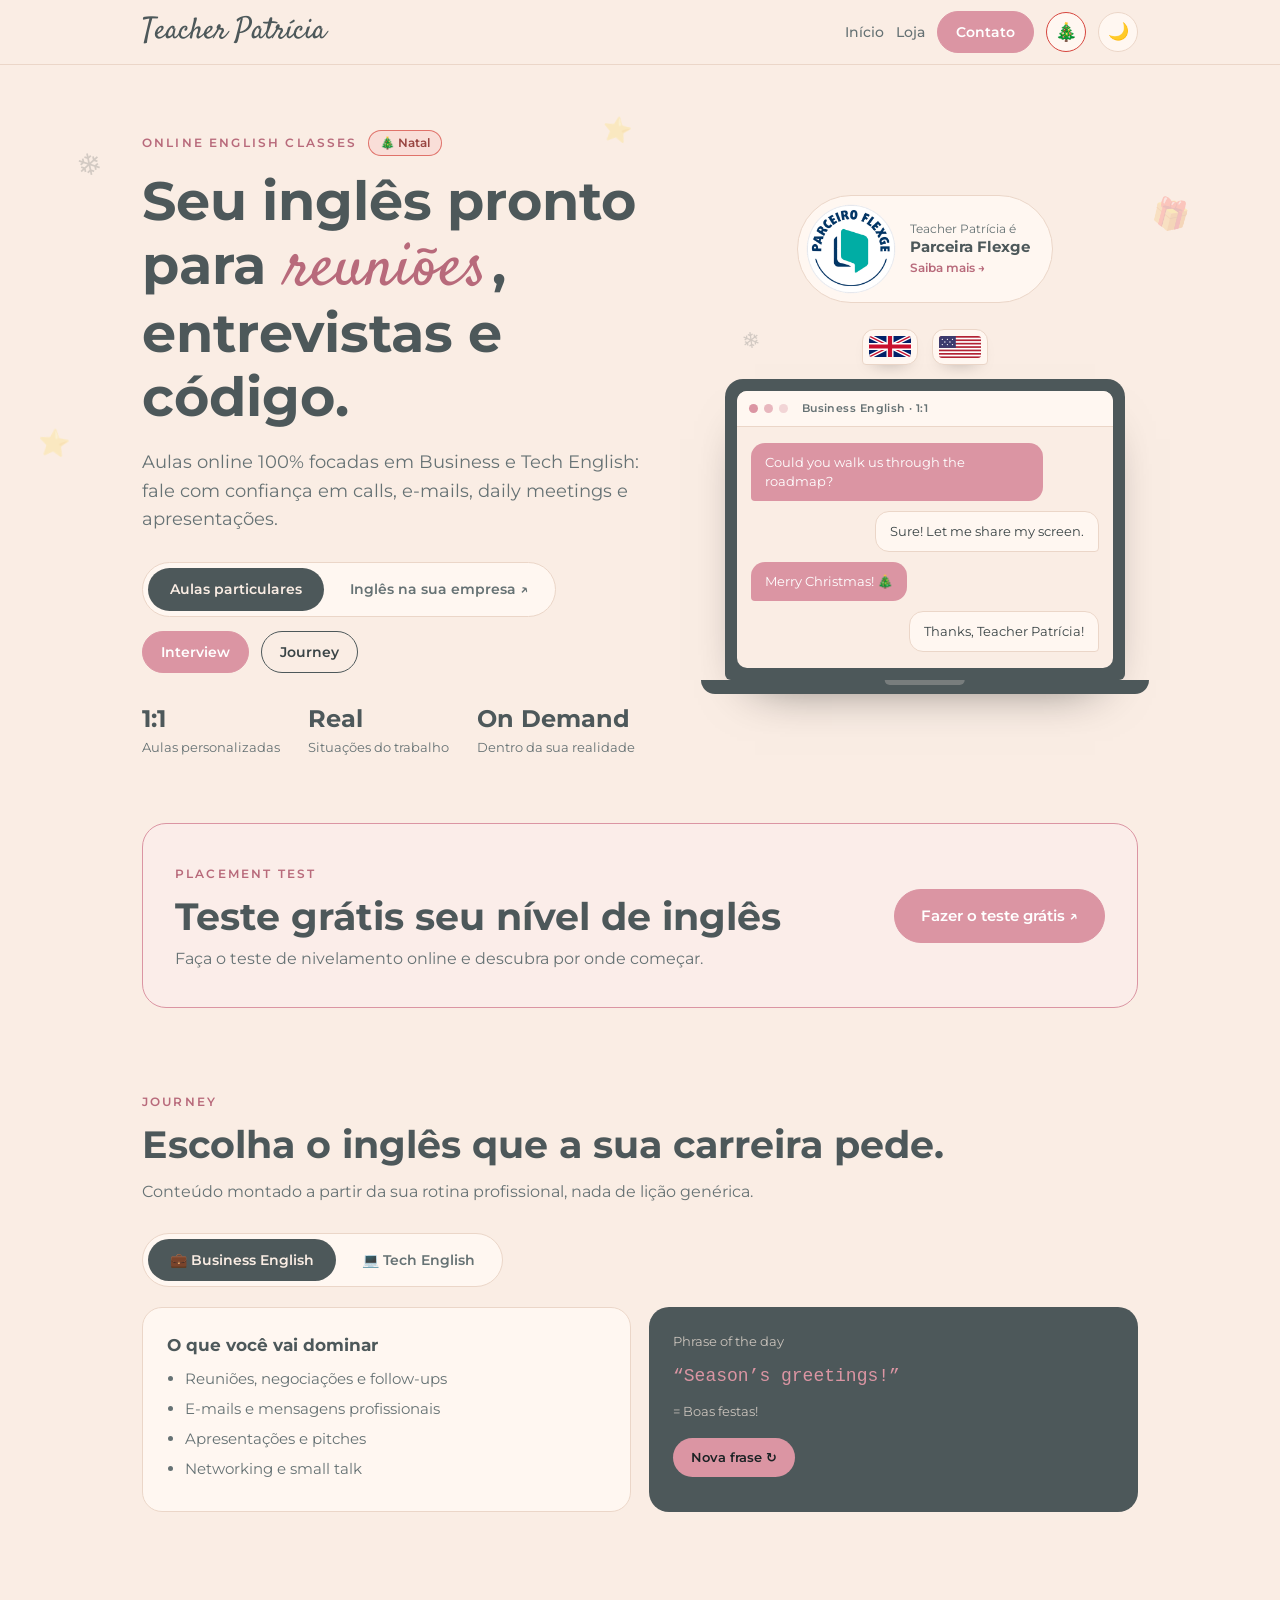
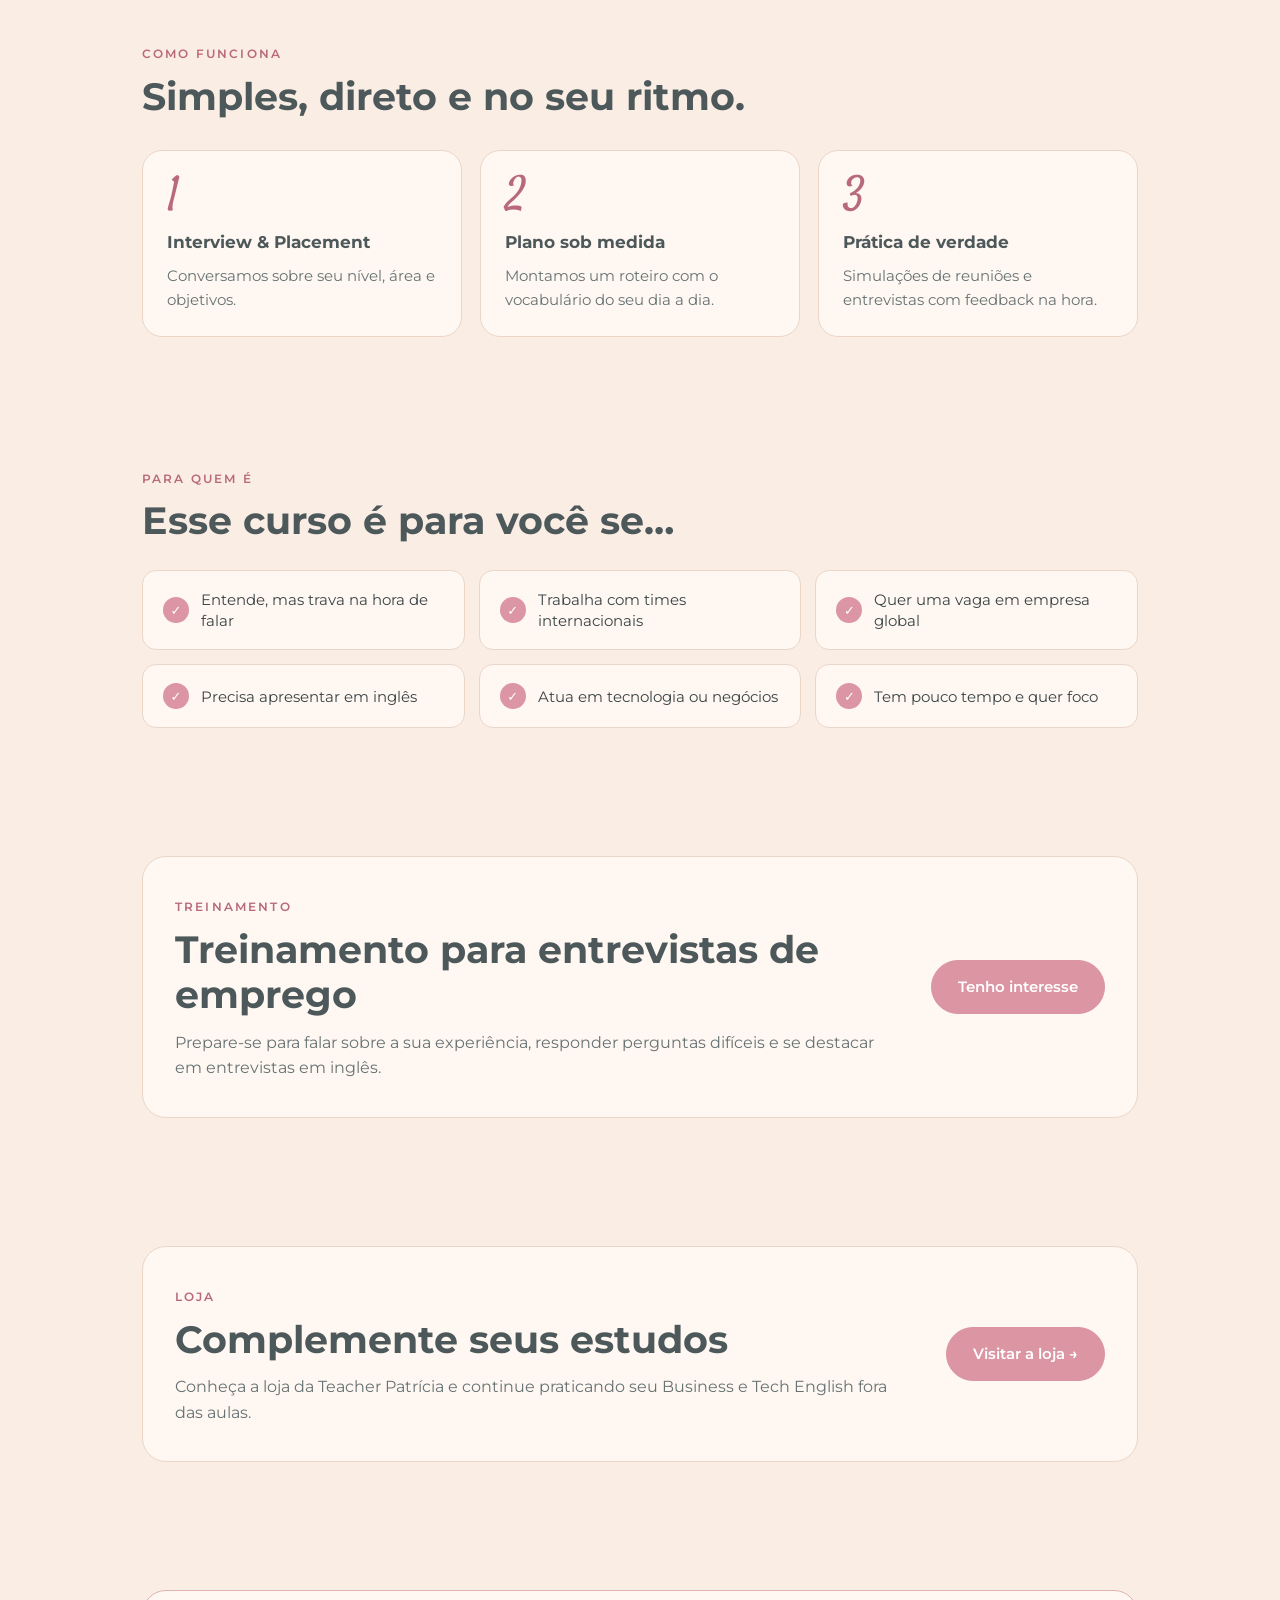
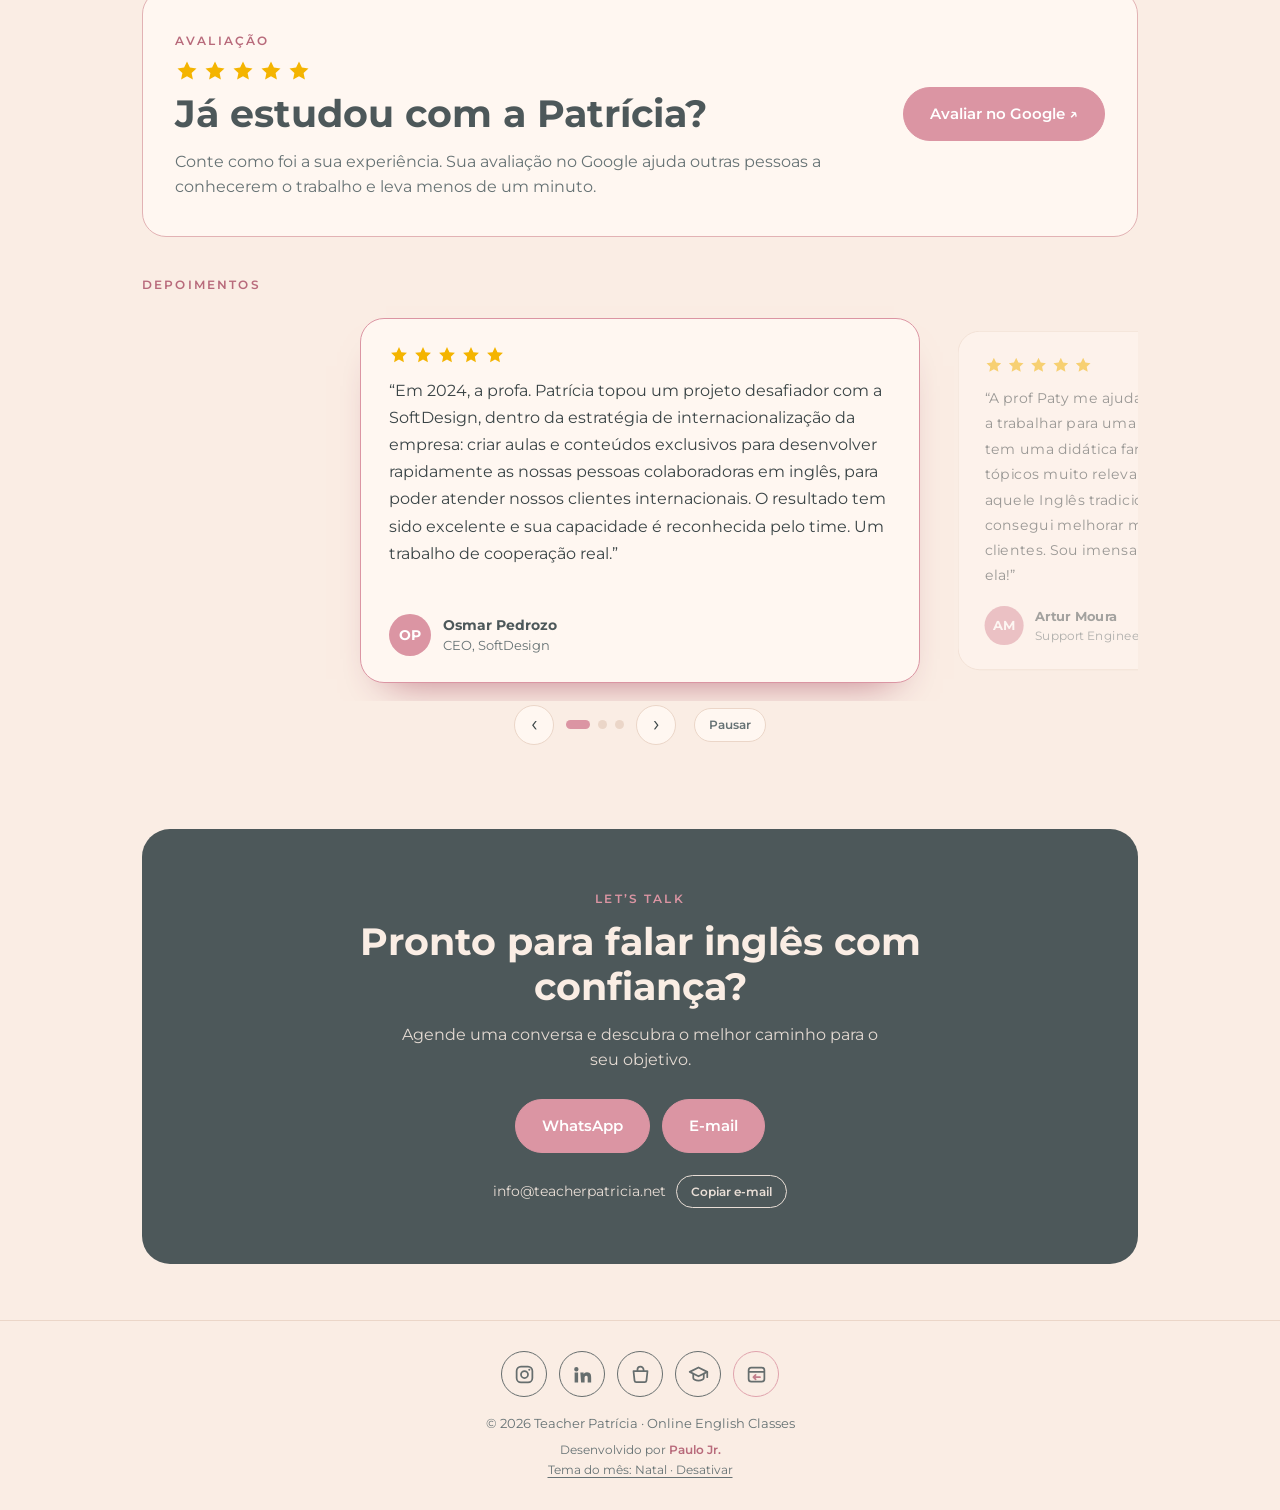
==== commit 1f51ac63: "atualização de texto do discovery." ====
--- a/index.html
+++ b/index.html
@@ -308,8 +308,8 @@
     <!-- CTA FINAL -->
     <section id="contato" class="final reveal">
       <span class="tag">Let’s talk</span>
-      <h2>Pronto para falar inglês com confiança no trabalho?</h2>
-      <p>Agende sua interview e descubra o melhor caminho para o seu objetivo.</p>
+      <h2>Pronto para falar inglês com confiança?</h2>
+      <p>Agende uma conversa e descubra o melhor caminho para o seu objetivo.</p>
       <div class="contact-btns">
         <a class="btn"
           href="https://wa.me/5551989406926?text=Ol%C3%A1%20Teacher%20Patr%C3%ADcia!%20Quero%20saber%20mais%20sobre%20as%20aulas%20de%20Business%20%26%20Tech%20English."
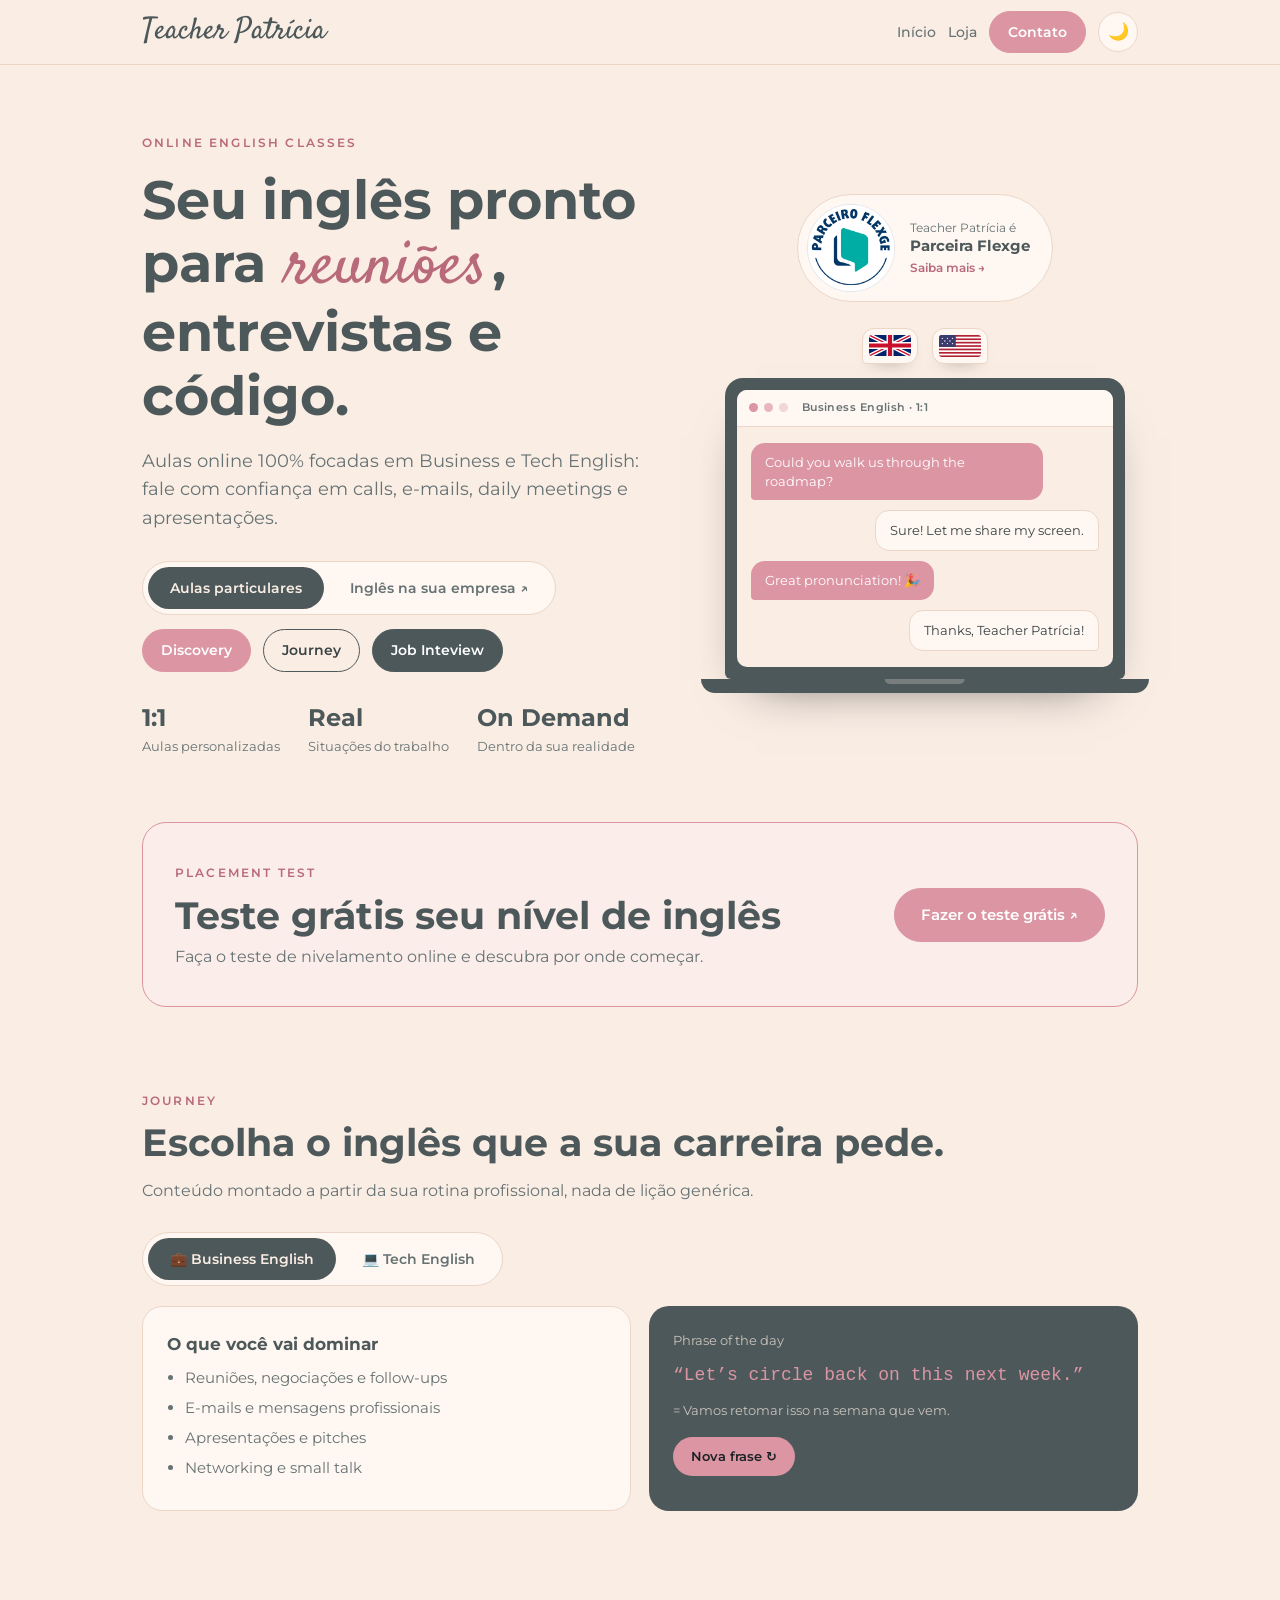
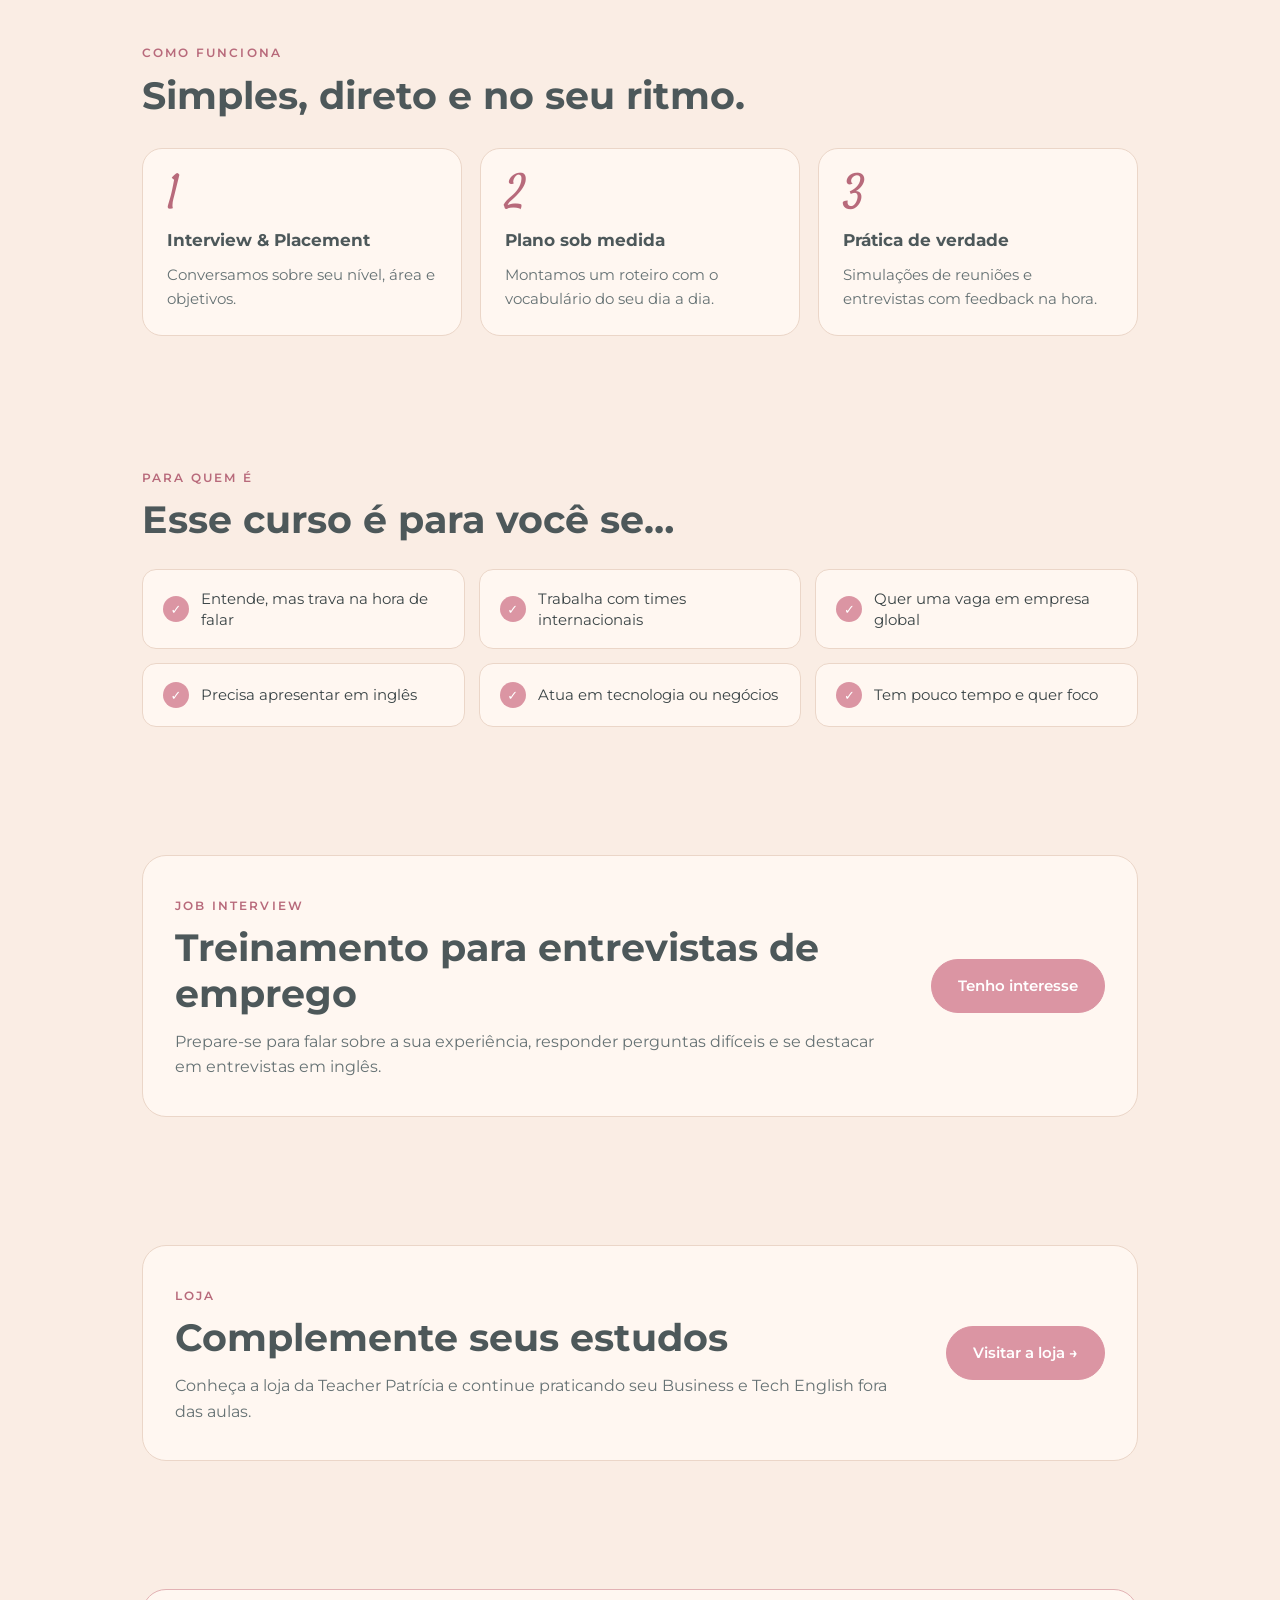
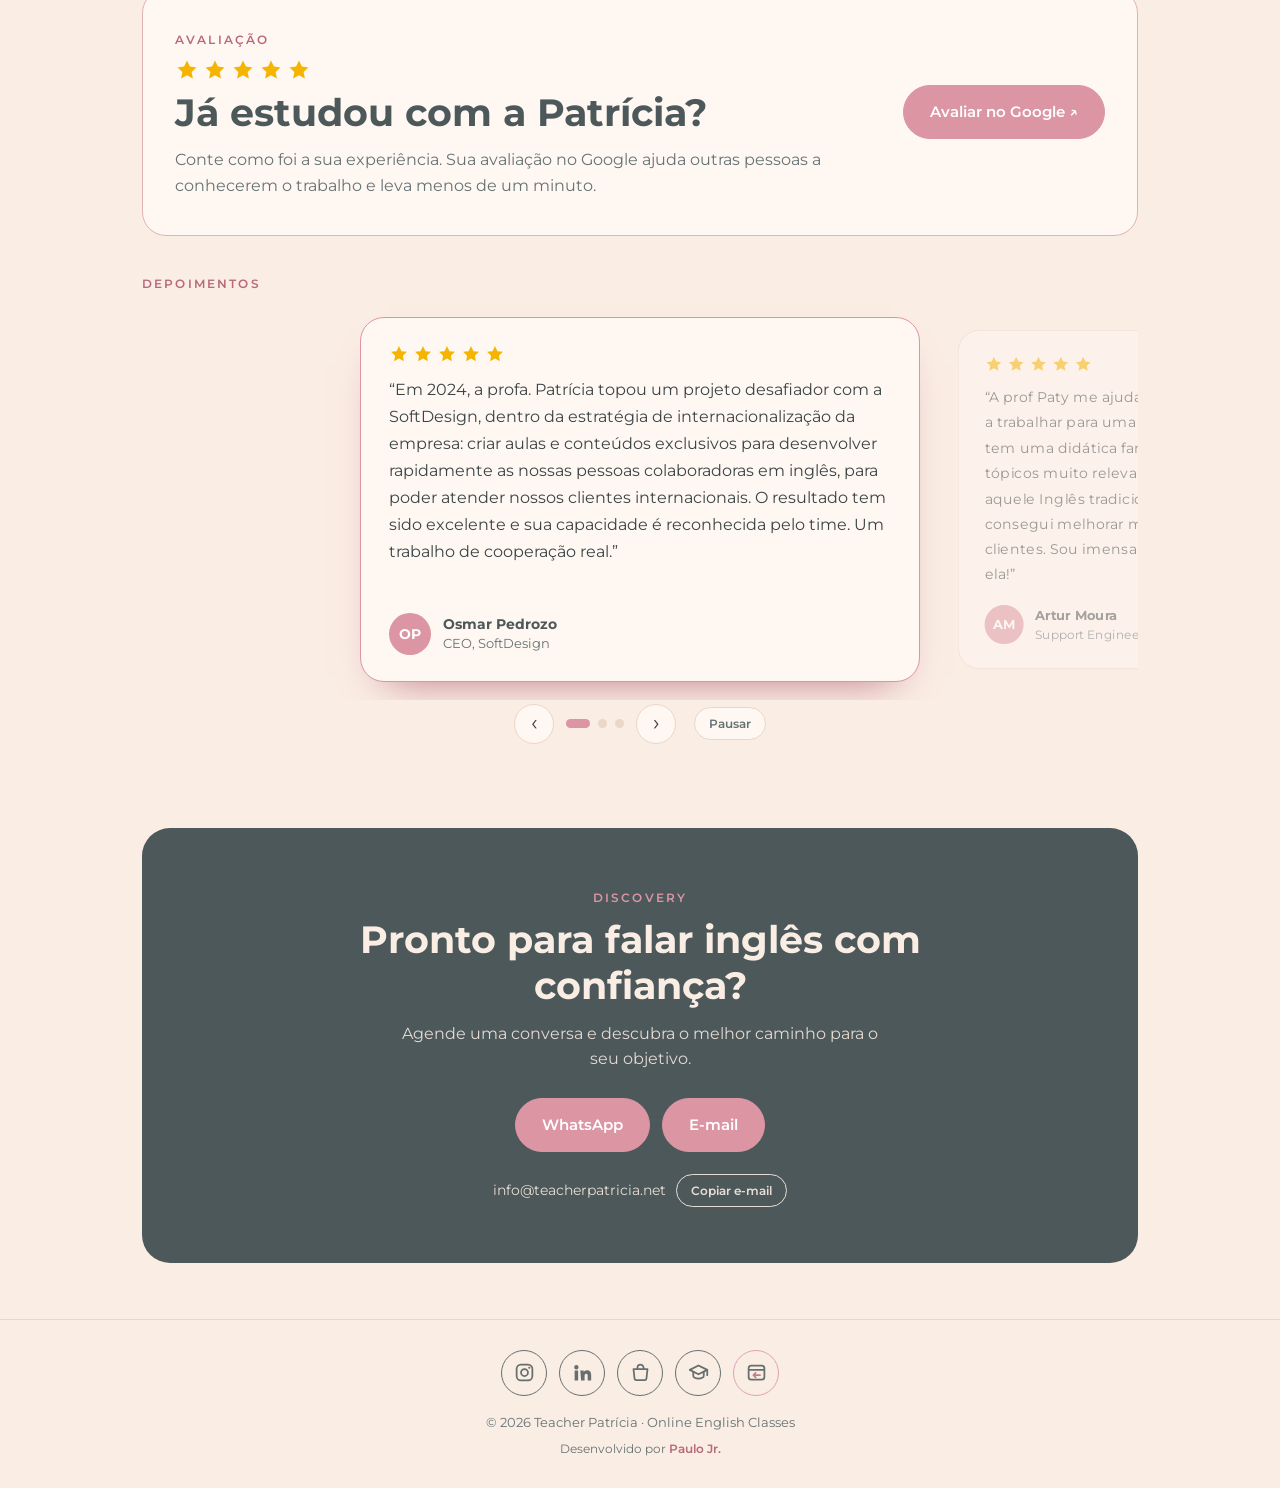
==== commit 2f3ebe5a: "Alteração do discovery no index.html" ====
--- a/index.html
+++ b/index.html
@@ -19,11 +19,11 @@
   <meta property="og:image" content="https://www.teacherpatricia.net/img/social-preview.png">
   <meta property="og:image:width" content="1200">
   <meta property="og:image:height" content="630">
-  <meta property="og:image:alt" content="Teacher Patrícia: Business & Tech English, aulas de inglês online. Parceira Flexge.">
+  <meta property="og:image:alt"
+    content="Teacher Patrícia: Business & Tech English, aulas de inglês online. Parceira Flexge.">
   <meta name="twitter:card" content="summary_large_image">
   <meta name="twitter:title" content="Teacher Patrícia · Business &amp; Tech English">
-  <meta name="twitter:description"
-    content="Aulas online de inglês focadas em Business e Tech English.">
+  <meta name="twitter:description" content="Aulas online de inglês focadas em Business e Tech English.">
   <meta name="twitter:image" content="https://www.teacherpatricia.net/img/social-preview.png">
 
   <link rel="icon" href="img/favicon.svg" type="image/svg+xml">
@@ -35,7 +35,6 @@
   <link href="https://fonts.googleapis.com/css2?family=Montserrat:wght@400;500;600;700&family=Satisfy&display=swap"
     rel="stylesheet">
   <link rel="stylesheet" href="css/style.css">
-  <link rel="stylesheet" href="css/seasonal.css">
 </head>
 
 <body>
@@ -62,12 +61,14 @@
         <p class="lead">Aulas online 100% focadas em Business e Tech English: fale com confiança em calls, e-mails,
           daily meetings e apresentações.</p>
         <div class="tabs hero-tabs" role="tablist" aria-label="Como você quer estudar">
-          <button class="on" type="button" role="tab" aria-selected="true" aria-expanded="true" aria-controls="cta-private" data-cta="private">Aulas particulares</button>
+          <button class="on" type="button" role="tab" aria-selected="true" aria-expanded="true"
+            aria-controls="cta-private" data-cta="private">Aulas particulares</button>
           <a class="tab-link" href="empresa.html" target="_blank" rel="noopener">Inglês na sua empresa ↗</a>
         </div>
         <div class="submenu on" id="cta-private">
-          <a class="btn btn-sm" href="#contato">Interview</a>
+          <a class="btn btn-sm" href="#contato">Discovery</a>
           <a class="btn btn-sm btn-ghost" href="#tracks">Journey</a>
+          <a class="btn btn-sm btn-no-ghost" href="#entrevistas">Job Inteview</a>
         </div>
         <ul class="stats">
           <li><b>1:1</b><span>Aulas personalizadas</span></li>
@@ -77,7 +78,8 @@
       </div>
 
       <div class="hero-side">
-        <a class="partner" href="flexge.html" target="_blank" rel="noopener" aria-label="Parceira Flexge: saiba mais sobre a parceria">
+        <a class="partner" href="flexge.html" target="_blank" rel="noopener"
+          aria-label="Parceira Flexge: saiba mais sobre a parceria">
           <img src="img/selo-parceiro-flexge.png" width="84" height="84" alt="Selo Parceiro Flexge">
           <p>Teacher Patrícia é<b>Parceira Flexge</b><span class="partner-more">Saiba mais →</span></p>
         </a>
@@ -143,7 +145,8 @@
           <h2>Teste grátis seu nível de inglês</h2>
           <p class="sub">Faça o teste de nivelamento online e descubra por onde começar.</p>
         </div>
-        <a class="btn" href="https://student.flexge.com/v2/placement/teacherpatricia.net" target="_blank" rel="noopener">Fazer o teste grátis ↗</a>
+        <a class="btn" href="https://student.flexge.com/v2/placement/teacherpatricia.net" target="_blank"
+          rel="noopener">Fazer o teste grátis ↗</a>
       </div>
     </section>
 
@@ -236,9 +239,10 @@
     <section id="entrevistas" class="section reveal">
       <div class="store">
         <div>
-          <span class="tag">Treinamento</span>
+          <span class="tag">Job Interview</span>
           <h2>Treinamento para entrevistas de emprego</h2>
-          <p class="sub">Prepare-se para falar sobre a sua experiência, responder perguntas difíceis e se destacar em entrevistas em inglês.</p>
+          <p class="sub">Prepare-se para falar sobre a sua experiência, responder perguntas difíceis e se destacar em
+            entrevistas em inglês.</p>
         </div>
         <button class="btn" type="button" data-open-dialog="interest-dialog">Tenho interesse</button>
       </div>
@@ -263,37 +267,94 @@
         <div>
           <span class="tag">Avaliação</span>
           <div class="stars" role="img" aria-label="Cinco estrelas">
-            <svg viewBox="0 0 24 24" aria-hidden="true"><path d="M12 2.5l2.9 6.1 6.6.8-4.9 4.6 1.3 6.6L12 17.3 6.1 20.6l1.3-6.6L2.5 9.4l6.6-.8z"/></svg>
-            <svg viewBox="0 0 24 24" aria-hidden="true"><path d="M12 2.5l2.9 6.1 6.6.8-4.9 4.6 1.3 6.6L12 17.3 6.1 20.6l1.3-6.6L2.5 9.4l6.6-.8z"/></svg>
-            <svg viewBox="0 0 24 24" aria-hidden="true"><path d="M12 2.5l2.9 6.1 6.6.8-4.9 4.6 1.3 6.6L12 17.3 6.1 20.6l1.3-6.6L2.5 9.4l6.6-.8z"/></svg>
-            <svg viewBox="0 0 24 24" aria-hidden="true"><path d="M12 2.5l2.9 6.1 6.6.8-4.9 4.6 1.3 6.6L12 17.3 6.1 20.6l1.3-6.6L2.5 9.4l6.6-.8z"/></svg>
-            <svg viewBox="0 0 24 24" aria-hidden="true"><path d="M12 2.5l2.9 6.1 6.6.8-4.9 4.6 1.3 6.6L12 17.3 6.1 20.6l1.3-6.6L2.5 9.4l6.6-.8z"/></svg>
+            <svg viewBox="0 0 24 24" aria-hidden="true">
+              <path d="M12 2.5l2.9 6.1 6.6.8-4.9 4.6 1.3 6.6L12 17.3 6.1 20.6l1.3-6.6L2.5 9.4l6.6-.8z" />
+            </svg>
+            <svg viewBox="0 0 24 24" aria-hidden="true">
+              <path d="M12 2.5l2.9 6.1 6.6.8-4.9 4.6 1.3 6.6L12 17.3 6.1 20.6l1.3-6.6L2.5 9.4l6.6-.8z" />
+            </svg>
+            <svg viewBox="0 0 24 24" aria-hidden="true">
+              <path d="M12 2.5l2.9 6.1 6.6.8-4.9 4.6 1.3 6.6L12 17.3 6.1 20.6l1.3-6.6L2.5 9.4l6.6-.8z" />
+            </svg>
+            <svg viewBox="0 0 24 24" aria-hidden="true">
+              <path d="M12 2.5l2.9 6.1 6.6.8-4.9 4.6 1.3 6.6L12 17.3 6.1 20.6l1.3-6.6L2.5 9.4l6.6-.8z" />
+            </svg>
+            <svg viewBox="0 0 24 24" aria-hidden="true">
+              <path d="M12 2.5l2.9 6.1 6.6.8-4.9 4.6 1.3 6.6L12 17.3 6.1 20.6l1.3-6.6L2.5 9.4l6.6-.8z" />
+            </svg>
           </div>
           <h2>Já estudou com a Patrícia?</h2>
-          <p class="sub">Conte como foi a sua experiência. Sua avaliação no Google ajuda outras pessoas a conhecerem o trabalho e leva menos de um minuto.</p>
-        </div>
-        <a class="btn" href="https://g.page/r/CUfqELtApt7PEAI/review" target="_blank" rel="noopener">Avaliar no Google ↗</a>
+          <p class="sub">Conte como foi a sua experiência. Sua avaliação no Google ajuda outras pessoas a conhecerem o
+            trabalho e leva menos de um minuto.</p>
+        </div>
+        <a class="btn" href="https://g.page/r/CUfqELtApt7PEAI/review" target="_blank" rel="noopener">Avaliar no Google
+          ↗</a>
       </div>
 
       <span class="tag car-tag">Depoimentos</span>
-      <div class="carousel" role="region" aria-roledescription="carrossel" aria-label="Depoimentos de alunos e clientes">
+      <div class="carousel" role="region" aria-roledescription="carrossel"
+        aria-label="Depoimentos de alunos e clientes">
         <div class="car-viewport" tabindex="0">
           <div class="car-track">
-          <figure class="rcard">
-            <div class="stars" role="img" aria-label="Cinco estrelas"><svg viewBox="0 0 24 24" aria-hidden="true"><path d="M12 2.5l2.9 6.1 6.6.8-4.9 4.6 1.3 6.6L12 17.3 6.1 20.6l1.3-6.6L2.5 9.4l6.6-.8z"/></svg><svg viewBox="0 0 24 24" aria-hidden="true"><path d="M12 2.5l2.9 6.1 6.6.8-4.9 4.6 1.3 6.6L12 17.3 6.1 20.6l1.3-6.6L2.5 9.4l6.6-.8z"/></svg><svg viewBox="0 0 24 24" aria-hidden="true"><path d="M12 2.5l2.9 6.1 6.6.8-4.9 4.6 1.3 6.6L12 17.3 6.1 20.6l1.3-6.6L2.5 9.4l6.6-.8z"/></svg><svg viewBox="0 0 24 24" aria-hidden="true"><path d="M12 2.5l2.9 6.1 6.6.8-4.9 4.6 1.3 6.6L12 17.3 6.1 20.6l1.3-6.6L2.5 9.4l6.6-.8z"/></svg><svg viewBox="0 0 24 24" aria-hidden="true"><path d="M12 2.5l2.9 6.1 6.6.8-4.9 4.6 1.3 6.6L12 17.3 6.1 20.6l1.3-6.6L2.5 9.4l6.6-.8z"/></svg></div>
-            <blockquote class="rtext">“Em 2024, a profa. Patrícia topou um projeto desafiador com a SoftDesign, dentro da estratégia de internacionalização da empresa: criar aulas e conteúdos exclusivos para desenvolver rapidamente as nossas pessoas colaboradoras em inglês, para poder atender nossos clientes internacionais. O resultado tem sido excelente e sua capacidade é reconhecida pelo time. Um trabalho de cooperação real.”</blockquote>
-            <figcaption><span class="avatar" aria-hidden="true">OP</span><span><b>Osmar Pedrozo</b><br>CEO, SoftDesign</span></figcaption>
-          </figure>
-          <figure class="rcard">
-            <div class="stars" role="img" aria-label="Cinco estrelas"><svg viewBox="0 0 24 24" aria-hidden="true"><path d="M12 2.5l2.9 6.1 6.6.8-4.9 4.6 1.3 6.6L12 17.3 6.1 20.6l1.3-6.6L2.5 9.4l6.6-.8z"/></svg><svg viewBox="0 0 24 24" aria-hidden="true"><path d="M12 2.5l2.9 6.1 6.6.8-4.9 4.6 1.3 6.6L12 17.3 6.1 20.6l1.3-6.6L2.5 9.4l6.6-.8z"/></svg><svg viewBox="0 0 24 24" aria-hidden="true"><path d="M12 2.5l2.9 6.1 6.6.8-4.9 4.6 1.3 6.6L12 17.3 6.1 20.6l1.3-6.6L2.5 9.4l6.6-.8z"/></svg><svg viewBox="0 0 24 24" aria-hidden="true"><path d="M12 2.5l2.9 6.1 6.6.8-4.9 4.6 1.3 6.6L12 17.3 6.1 20.6l1.3-6.6L2.5 9.4l6.6-.8z"/></svg><svg viewBox="0 0 24 24" aria-hidden="true"><path d="M12 2.5l2.9 6.1 6.6.8-4.9 4.6 1.3 6.6L12 17.3 6.1 20.6l1.3-6.6L2.5 9.4l6.6-.8z"/></svg></div>
-            <blockquote class="rtext">“A prof Paty me ajuda com inglês desde 2020 quando comecei a trabalhar para uma empresa onde o Inglês era o dia a dia. Ela tem uma didática fantástica, faz as aulas serem leves e traz tópicos muito relevantes que ajudam no dia a dia, não é aquele Inglês tradicional voltado a decoreba. Com as aulas consegui melhorar muito a minha comunicação com os clientes. Sou imensamente grato pelas aulas que tive com ela!”</blockquote>
-            <figcaption><span class="avatar" aria-hidden="true">AM</span><span><b>Artur Moura</b><br>Support Engineer, Elastic</span></figcaption>
-          </figure>
-          <figure class="rcard" lang="en">
-            <div class="stars" role="img" aria-label="Cinco estrelas"><svg viewBox="0 0 24 24" aria-hidden="true"><path d="M12 2.5l2.9 6.1 6.6.8-4.9 4.6 1.3 6.6L12 17.3 6.1 20.6l1.3-6.6L2.5 9.4l6.6-.8z"/></svg><svg viewBox="0 0 24 24" aria-hidden="true"><path d="M12 2.5l2.9 6.1 6.6.8-4.9 4.6 1.3 6.6L12 17.3 6.1 20.6l1.3-6.6L2.5 9.4l6.6-.8z"/></svg><svg viewBox="0 0 24 24" aria-hidden="true"><path d="M12 2.5l2.9 6.1 6.6.8-4.9 4.6 1.3 6.6L12 17.3 6.1 20.6l1.3-6.6L2.5 9.4l6.6-.8z"/></svg><svg viewBox="0 0 24 24" aria-hidden="true"><path d="M12 2.5l2.9 6.1 6.6.8-4.9 4.6 1.3 6.6L12 17.3 6.1 20.6l1.3-6.6L2.5 9.4l6.6-.8z"/></svg><svg viewBox="0 0 24 24" aria-hidden="true"><path d="M12 2.5l2.9 6.1 6.6.8-4.9 4.6 1.3 6.6L12 17.3 6.1 20.6l1.3-6.6L2.5 9.4l6.6-.8z"/></svg></div>
-            <blockquote class="rtext">“I have been taking English classes with teacher Paty for about two years. I came back to English classes to achieve the next level of my career: work abroad in an IT company. Today this is a reality. Teacher Paty always believed in me and in my success, because of that support today I work for a company in USA. Thank you Teacher Paty for helping me with this journey.”</blockquote>
-            <figcaption><span class="avatar" aria-hidden="true">BN</span><span><b>Bruno Navilli</b><br>SQL Engineer, PCMS Tech</span></figcaption>
-          </figure>
+            <figure class="rcard">
+              <div class="stars" role="img" aria-label="Cinco estrelas"><svg viewBox="0 0 24 24" aria-hidden="true">
+                  <path d="M12 2.5l2.9 6.1 6.6.8-4.9 4.6 1.3 6.6L12 17.3 6.1 20.6l1.3-6.6L2.5 9.4l6.6-.8z" />
+                </svg><svg viewBox="0 0 24 24" aria-hidden="true">
+                  <path d="M12 2.5l2.9 6.1 6.6.8-4.9 4.6 1.3 6.6L12 17.3 6.1 20.6l1.3-6.6L2.5 9.4l6.6-.8z" />
+                </svg><svg viewBox="0 0 24 24" aria-hidden="true">
+                  <path d="M12 2.5l2.9 6.1 6.6.8-4.9 4.6 1.3 6.6L12 17.3 6.1 20.6l1.3-6.6L2.5 9.4l6.6-.8z" />
+                </svg><svg viewBox="0 0 24 24" aria-hidden="true">
+                  <path d="M12 2.5l2.9 6.1 6.6.8-4.9 4.6 1.3 6.6L12 17.3 6.1 20.6l1.3-6.6L2.5 9.4l6.6-.8z" />
+                </svg><svg viewBox="0 0 24 24" aria-hidden="true">
+                  <path d="M12 2.5l2.9 6.1 6.6.8-4.9 4.6 1.3 6.6L12 17.3 6.1 20.6l1.3-6.6L2.5 9.4l6.6-.8z" />
+                </svg></div>
+              <blockquote class="rtext">“Em 2024, a profa. Patrícia topou um projeto desafiador com a SoftDesign, dentro
+                da estratégia de internacionalização da empresa: criar aulas e conteúdos exclusivos para desenvolver
+                rapidamente as nossas pessoas colaboradoras em inglês, para poder atender nossos clientes
+                internacionais. O resultado tem sido excelente e sua capacidade é reconhecida pelo time. Um trabalho de
+                cooperação real.”</blockquote>
+              <figcaption><span class="avatar" aria-hidden="true">OP</span><span><b>Osmar Pedrozo</b><br>CEO,
+                  SoftDesign</span></figcaption>
+            </figure>
+            <figure class="rcard">
+              <div class="stars" role="img" aria-label="Cinco estrelas"><svg viewBox="0 0 24 24" aria-hidden="true">
+                  <path d="M12 2.5l2.9 6.1 6.6.8-4.9 4.6 1.3 6.6L12 17.3 6.1 20.6l1.3-6.6L2.5 9.4l6.6-.8z" />
+                </svg><svg viewBox="0 0 24 24" aria-hidden="true">
+                  <path d="M12 2.5l2.9 6.1 6.6.8-4.9 4.6 1.3 6.6L12 17.3 6.1 20.6l1.3-6.6L2.5 9.4l6.6-.8z" />
+                </svg><svg viewBox="0 0 24 24" aria-hidden="true">
+                  <path d="M12 2.5l2.9 6.1 6.6.8-4.9 4.6 1.3 6.6L12 17.3 6.1 20.6l1.3-6.6L2.5 9.4l6.6-.8z" />
+                </svg><svg viewBox="0 0 24 24" aria-hidden="true">
+                  <path d="M12 2.5l2.9 6.1 6.6.8-4.9 4.6 1.3 6.6L12 17.3 6.1 20.6l1.3-6.6L2.5 9.4l6.6-.8z" />
+                </svg><svg viewBox="0 0 24 24" aria-hidden="true">
+                  <path d="M12 2.5l2.9 6.1 6.6.8-4.9 4.6 1.3 6.6L12 17.3 6.1 20.6l1.3-6.6L2.5 9.4l6.6-.8z" />
+                </svg></div>
+              <blockquote class="rtext">“A prof Paty me ajuda com inglês desde 2020 quando comecei a trabalhar para uma
+                empresa onde o Inglês era o dia a dia. Ela tem uma didática fantástica, faz as aulas serem leves e traz
+                tópicos muito relevantes que ajudam no dia a dia, não é aquele Inglês tradicional voltado a decoreba.
+                Com as aulas consegui melhorar muito a minha comunicação com os clientes. Sou imensamente grato pelas
+                aulas que tive com ela!”</blockquote>
+              <figcaption><span class="avatar" aria-hidden="true">AM</span><span><b>Artur Moura</b><br>Support Engineer,
+                  Elastic</span></figcaption>
+            </figure>
+            <figure class="rcard" lang="en">
+              <div class="stars" role="img" aria-label="Cinco estrelas"><svg viewBox="0 0 24 24" aria-hidden="true">
+                  <path d="M12 2.5l2.9 6.1 6.6.8-4.9 4.6 1.3 6.6L12 17.3 6.1 20.6l1.3-6.6L2.5 9.4l6.6-.8z" />
+                </svg><svg viewBox="0 0 24 24" aria-hidden="true">
+                  <path d="M12 2.5l2.9 6.1 6.6.8-4.9 4.6 1.3 6.6L12 17.3 6.1 20.6l1.3-6.6L2.5 9.4l6.6-.8z" />
+                </svg><svg viewBox="0 0 24 24" aria-hidden="true">
+                  <path d="M12 2.5l2.9 6.1 6.6.8-4.9 4.6 1.3 6.6L12 17.3 6.1 20.6l1.3-6.6L2.5 9.4l6.6-.8z" />
+                </svg><svg viewBox="0 0 24 24" aria-hidden="true">
+                  <path d="M12 2.5l2.9 6.1 6.6.8-4.9 4.6 1.3 6.6L12 17.3 6.1 20.6l1.3-6.6L2.5 9.4l6.6-.8z" />
+                </svg><svg viewBox="0 0 24 24" aria-hidden="true">
+                  <path d="M12 2.5l2.9 6.1 6.6.8-4.9 4.6 1.3 6.6L12 17.3 6.1 20.6l1.3-6.6L2.5 9.4l6.6-.8z" />
+                </svg></div>
+              <blockquote class="rtext">“I have been taking English classes with teacher Paty for about two years. I
+                came back to English classes to achieve the next level of my career: work abroad in an IT company. Today
+                this is a reality. Teacher Paty always believed in me and in my success, because of that support today I
+                work for a company in USA. Thank you Teacher Paty for helping me with this journey.”</blockquote>
+              <figcaption><span class="avatar" aria-hidden="true">BN</span><span><b>Bruno Navilli</b><br>SQL Engineer,
+                  PCMS Tech</span></figcaption>
+            </figure>
           </div>
         </div>
         <div class="car-controls">
@@ -307,7 +368,7 @@
 
     <!-- CTA FINAL -->
     <section id="contato" class="final reveal">
-      <span class="tag">Let’s talk</span>
+      <span class="tag">Discovery</span>
       <h2>Pronto para falar inglês com confiança?</h2>
       <p>Agende uma conversa e descubra o melhor caminho para o seu objetivo.</p>
       <div class="contact-btns">
@@ -340,7 +401,8 @@
         </div>
         <div class="field">
           <label for="f-whats">WhatsApp *</label>
-          <input id="f-whats" name="whats" type="tel" autocomplete="tel" inputmode="tel" placeholder="(51) 90000-0000" required>
+          <input id="f-whats" name="whats" type="tel" autocomplete="tel" inputmode="tel" placeholder="(51) 90000-0000"
+            required>
         </div>
         <div class="field">
           <label for="f-email">E-mail</label>
@@ -364,7 +426,8 @@
           <label for="f-msg">Mensagem (opcional)</label>
           <textarea id="f-msg" name="msg" rows="3"></textarea>
         </div>
-        <p class="dlg-note">Seus dados não ficam salvos no site: eles só abrem uma mensagem pronta no seu WhatsApp, que você envia.</p>
+        <p class="dlg-note">Seus dados não ficam salvos no site: eles só abrem uma mensagem pronta no seu WhatsApp, que
+          você envia.</p>
         <p class="dlg-error" id="interest-error" role="alert" hidden></p>
         <div class="dlg-actions">
           <button class="btn" type="submit">Enviar pelo WhatsApp</button>
@@ -372,37 +435,61 @@
       </form>
       <div class="dlg-ok" id="interest-ok" hidden>
         <h3>Quase lá! 🎉</h3>
-        <p>Abrimos o <span id="interest-canal">WhatsApp</span> com a sua mensagem pronta. É só enviar para a Patrícia.</p>
+        <p>Abrimos o <span id="interest-canal">WhatsApp</span> com a sua mensagem pronta. É só enviar para a Patrícia.
+        </p>
         <button class="btn" type="button" data-close-dialog>Fechar</button>
       </div>
     </div>
   </dialog>
 
 
-<footer class="footer">
-  <div class="social">
-    <a href="https://instagram.com/teacherpatricia.insta" target="_blank" rel="noopener" aria-label="Instagram" data-tip="Instagram">
-      <svg viewBox="0 0 24 24" aria-hidden="true"><rect x="3" y="3" width="18" height="18" rx="5" fill="none" stroke="currentColor" stroke-width="2"/><circle cx="12" cy="12" r="4" fill="none" stroke="currentColor" stroke-width="2"/><circle cx="17.5" cy="6.5" r="1.2" fill="currentColor"/></svg>
-    </a>
-    <a href="https://www.linkedin.com/in/teacherpatricianet/" target="_blank" rel="noopener" aria-label="LinkedIn" data-tip="LinkedIn">
-      <svg viewBox="0 0 24 24" aria-hidden="true"><path fill="currentColor" d="M4.98 3.5a2.5 2.5 0 1 1 0 5 2.5 2.5 0 0 1 0-5zM3 9.75h4V21H3zM9.5 9.75h3.8v1.6h.05c.53-1 1.83-2.05 3.77-2.05 4.03 0 4.78 2.65 4.78 6.1V21h-4v-4.9c0-1.17-.02-2.67-1.63-2.67-1.63 0-1.88 1.27-1.88 2.59V21h-4z"/></svg>
-    </a>
-    <a href="loja.html" target="_blank" rel="noopener" aria-label="Loja" data-tip="Loja">
-      <svg viewBox="0 0 24 24" aria-hidden="true"><path d="M4 8h16l-1.2 11a2 2 0 0 1-2 1.8H7.2a2 2 0 0 1-2-1.8L4 8z" fill="none" stroke="currentColor" stroke-width="2" stroke-linejoin="round"/><path d="M8.5 8V6.5a3.5 3.5 0 0 1 7 0V8" fill="none" stroke="currentColor" stroke-width="2"/></svg>
-    </a>
-    <a href="flexge.html" target="_blank" rel="noopener" aria-label="Flexge" data-tip="Flexge">
-      <svg viewBox="0 0 24 24" aria-hidden="true"><path d="M12 4L2 9l10 5 10-5-10-5z" fill="none" stroke="currentColor" stroke-width="2" stroke-linejoin="round"/><path d="M6 11.5V16c0 1.5 2.7 3 6 3s6-1.5 6-3v-4.5M22 9v6" fill="none" stroke="currentColor" stroke-width="2" stroke-linecap="round" stroke-linejoin="round"/></svg>
-    </a>
-    <a class="back" href="#top" aria-label="Voltar ao topo" data-tip="Voltar ao topo">
-      <svg viewBox="0 0 24 24" aria-hidden="true"><rect x="3" y="4" width="18" height="16" rx="3" fill="none" stroke="currentColor" stroke-width="2"/><path d="M3 9h18" fill="none" stroke="currentColor" stroke-width="2"/><path d="M16 15H8.5M11 12.5L8.5 15l2.5 2.5" fill="none" stroke-width="2" stroke-linecap="round" stroke-linejoin="round" style="stroke:var(--pink-strong)"/></svg>
-    </a>
-  </div>
-  <p>© <span id="year"></span> Teacher Patrícia · Online English Classes</p>
-  <p class="dev">Desenvolvido por <a href="https://github.com/PauloFOJr" target="_blank" rel="noopener">Paulo Jr.</a></p>
-</footer>
-
-  <script src="js/seasonal.js"></script>
+  <footer class="footer">
+    <div class="social">
+      <a href="https://instagram.com/teacherpatricia.insta" target="_blank" rel="noopener" aria-label="Instagram"
+        data-tip="Instagram">
+        <svg viewBox="0 0 24 24" aria-hidden="true">
+          <rect x="3" y="3" width="18" height="18" rx="5" fill="none" stroke="currentColor" stroke-width="2" />
+          <circle cx="12" cy="12" r="4" fill="none" stroke="currentColor" stroke-width="2" />
+          <circle cx="17.5" cy="6.5" r="1.2" fill="currentColor" />
+        </svg>
+      </a>
+      <a href="https://www.linkedin.com/in/teacherpatricianet/" target="_blank" rel="noopener" aria-label="LinkedIn"
+        data-tip="LinkedIn">
+        <svg viewBox="0 0 24 24" aria-hidden="true">
+          <path fill="currentColor"
+            d="M4.98 3.5a2.5 2.5 0 1 1 0 5 2.5 2.5 0 0 1 0-5zM3 9.75h4V21H3zM9.5 9.75h3.8v1.6h.05c.53-1 1.83-2.05 3.77-2.05 4.03 0 4.78 2.65 4.78 6.1V21h-4v-4.9c0-1.17-.02-2.67-1.63-2.67-1.63 0-1.88 1.27-1.88 2.59V21h-4z" />
+        </svg>
+      </a>
+      <a href="loja.html" target="_blank" rel="noopener" aria-label="Loja" data-tip="Loja">
+        <svg viewBox="0 0 24 24" aria-hidden="true">
+          <path d="M4 8h16l-1.2 11a2 2 0 0 1-2 1.8H7.2a2 2 0 0 1-2-1.8L4 8z" fill="none" stroke="currentColor"
+            stroke-width="2" stroke-linejoin="round" />
+          <path d="M8.5 8V6.5a3.5 3.5 0 0 1 7 0V8" fill="none" stroke="currentColor" stroke-width="2" />
+        </svg>
+      </a>
+      <a href="flexge.html" target="_blank" rel="noopener" aria-label="Flexge" data-tip="Flexge">
+        <svg viewBox="0 0 24 24" aria-hidden="true">
+          <path d="M12 4L2 9l10 5 10-5-10-5z" fill="none" stroke="currentColor" stroke-width="2"
+            stroke-linejoin="round" />
+          <path d="M6 11.5V16c0 1.5 2.7 3 6 3s6-1.5 6-3v-4.5M22 9v6" fill="none" stroke="currentColor" stroke-width="2"
+            stroke-linecap="round" stroke-linejoin="round" />
+        </svg>
+      </a>
+      <a class="back" href="#top" aria-label="Voltar ao topo" data-tip="Voltar ao topo">
+        <svg viewBox="0 0 24 24" aria-hidden="true">
+          <rect x="3" y="4" width="18" height="16" rx="3" fill="none" stroke="currentColor" stroke-width="2" />
+          <path d="M3 9h18" fill="none" stroke="currentColor" stroke-width="2" />
+          <path d="M16 15H8.5M11 12.5L8.5 15l2.5 2.5" fill="none" stroke-width="2" stroke-linecap="round"
+            stroke-linejoin="round" style="stroke:var(--pink-strong)" />
+        </svg>
+      </a>
+    </div>
+    <p>© <span id="year"></span> Teacher Patrícia · Online English Classes</p>
+    <p class="dev">Desenvolvido por <a href="https://github.com/PauloFOJr" target="_blank" rel="noopener">Paulo Jr.</a>
+    </p>
+  </footer>
+
   <script src="js/main.js"></script>
 </body>
 
-</html>
+</html>
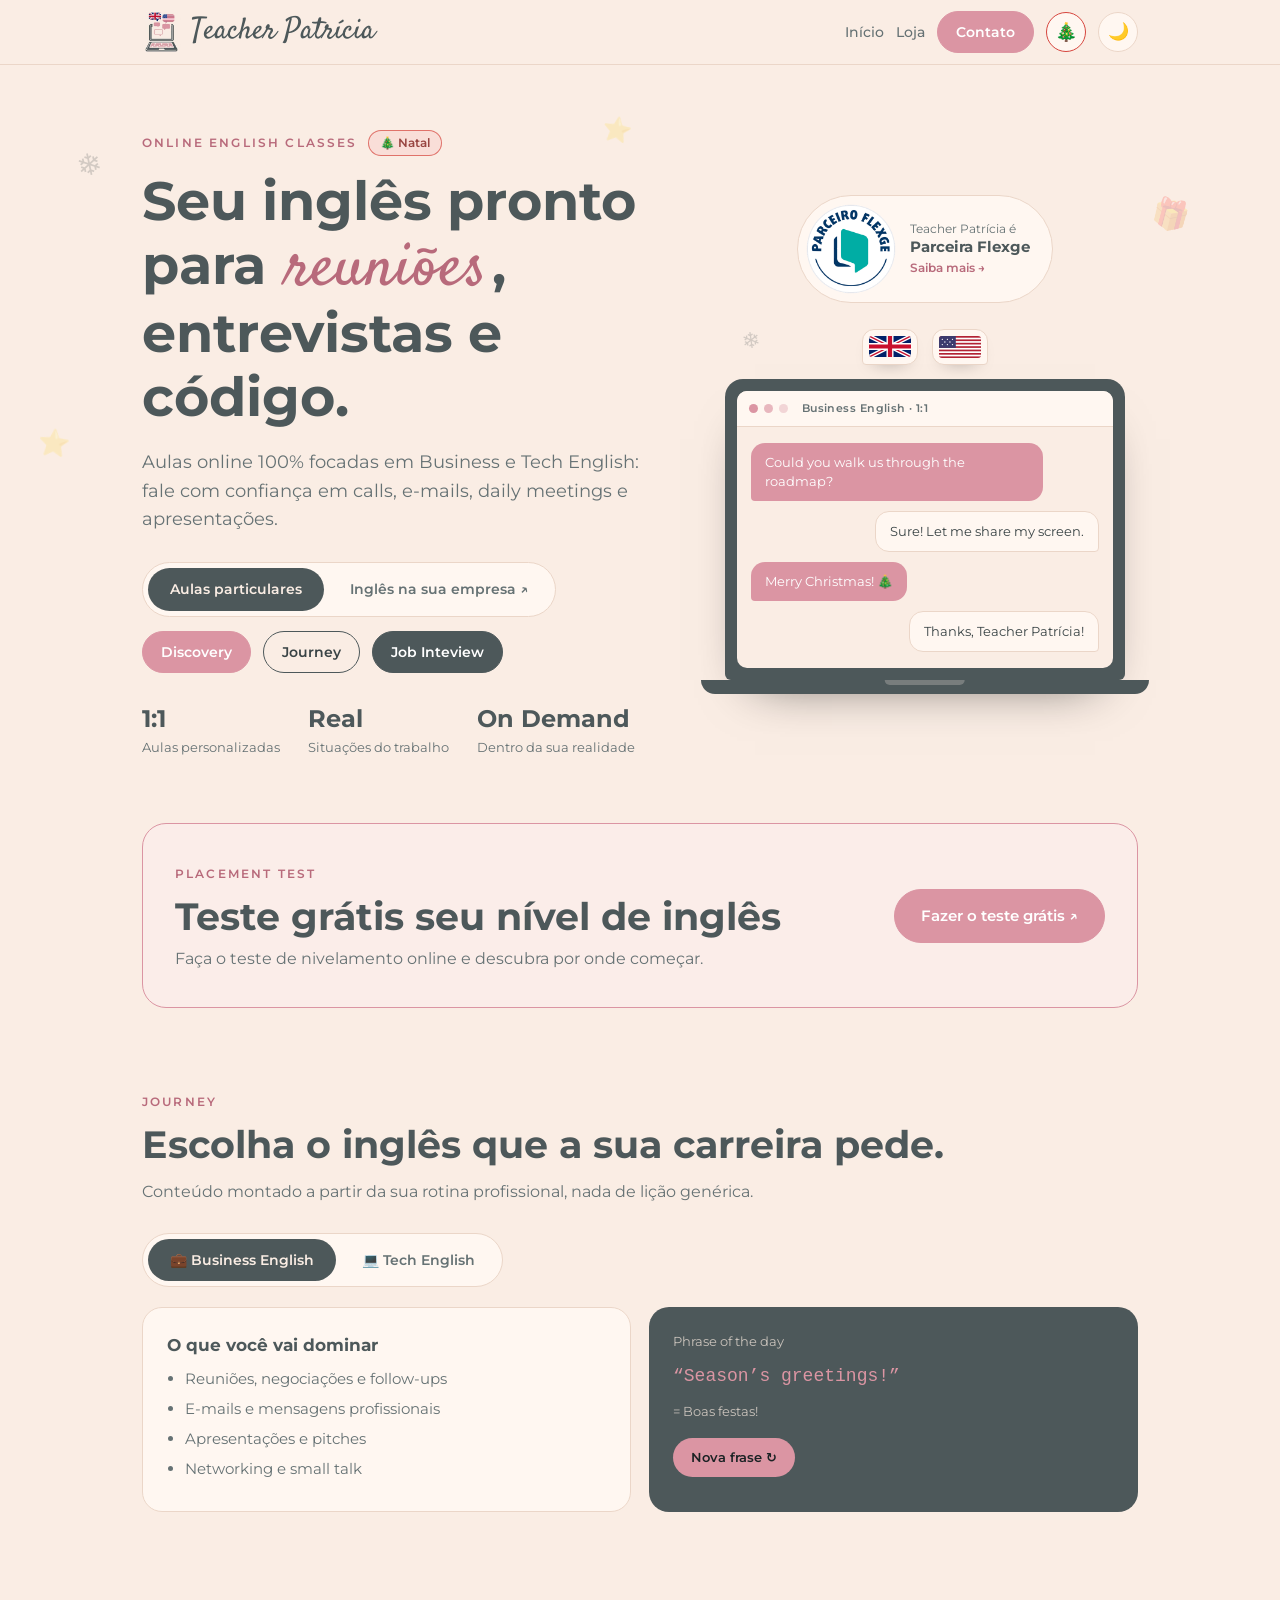
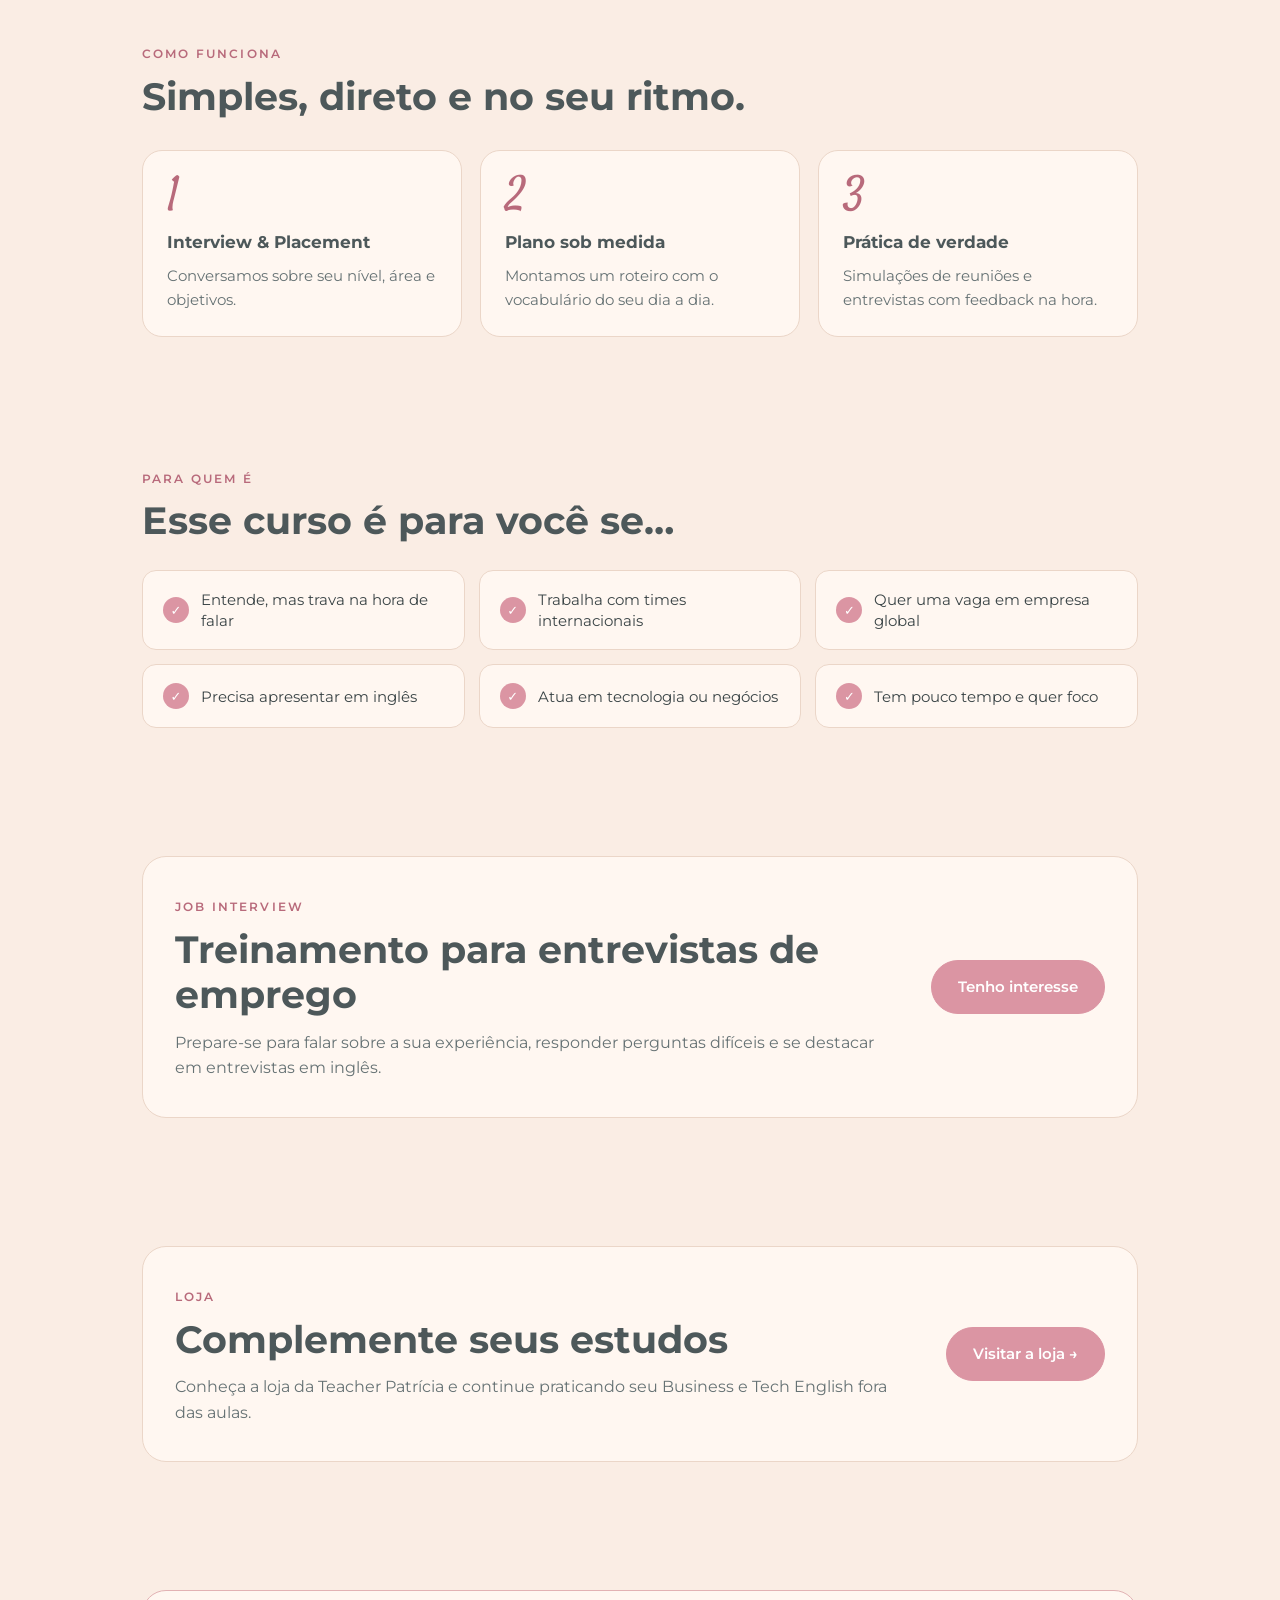
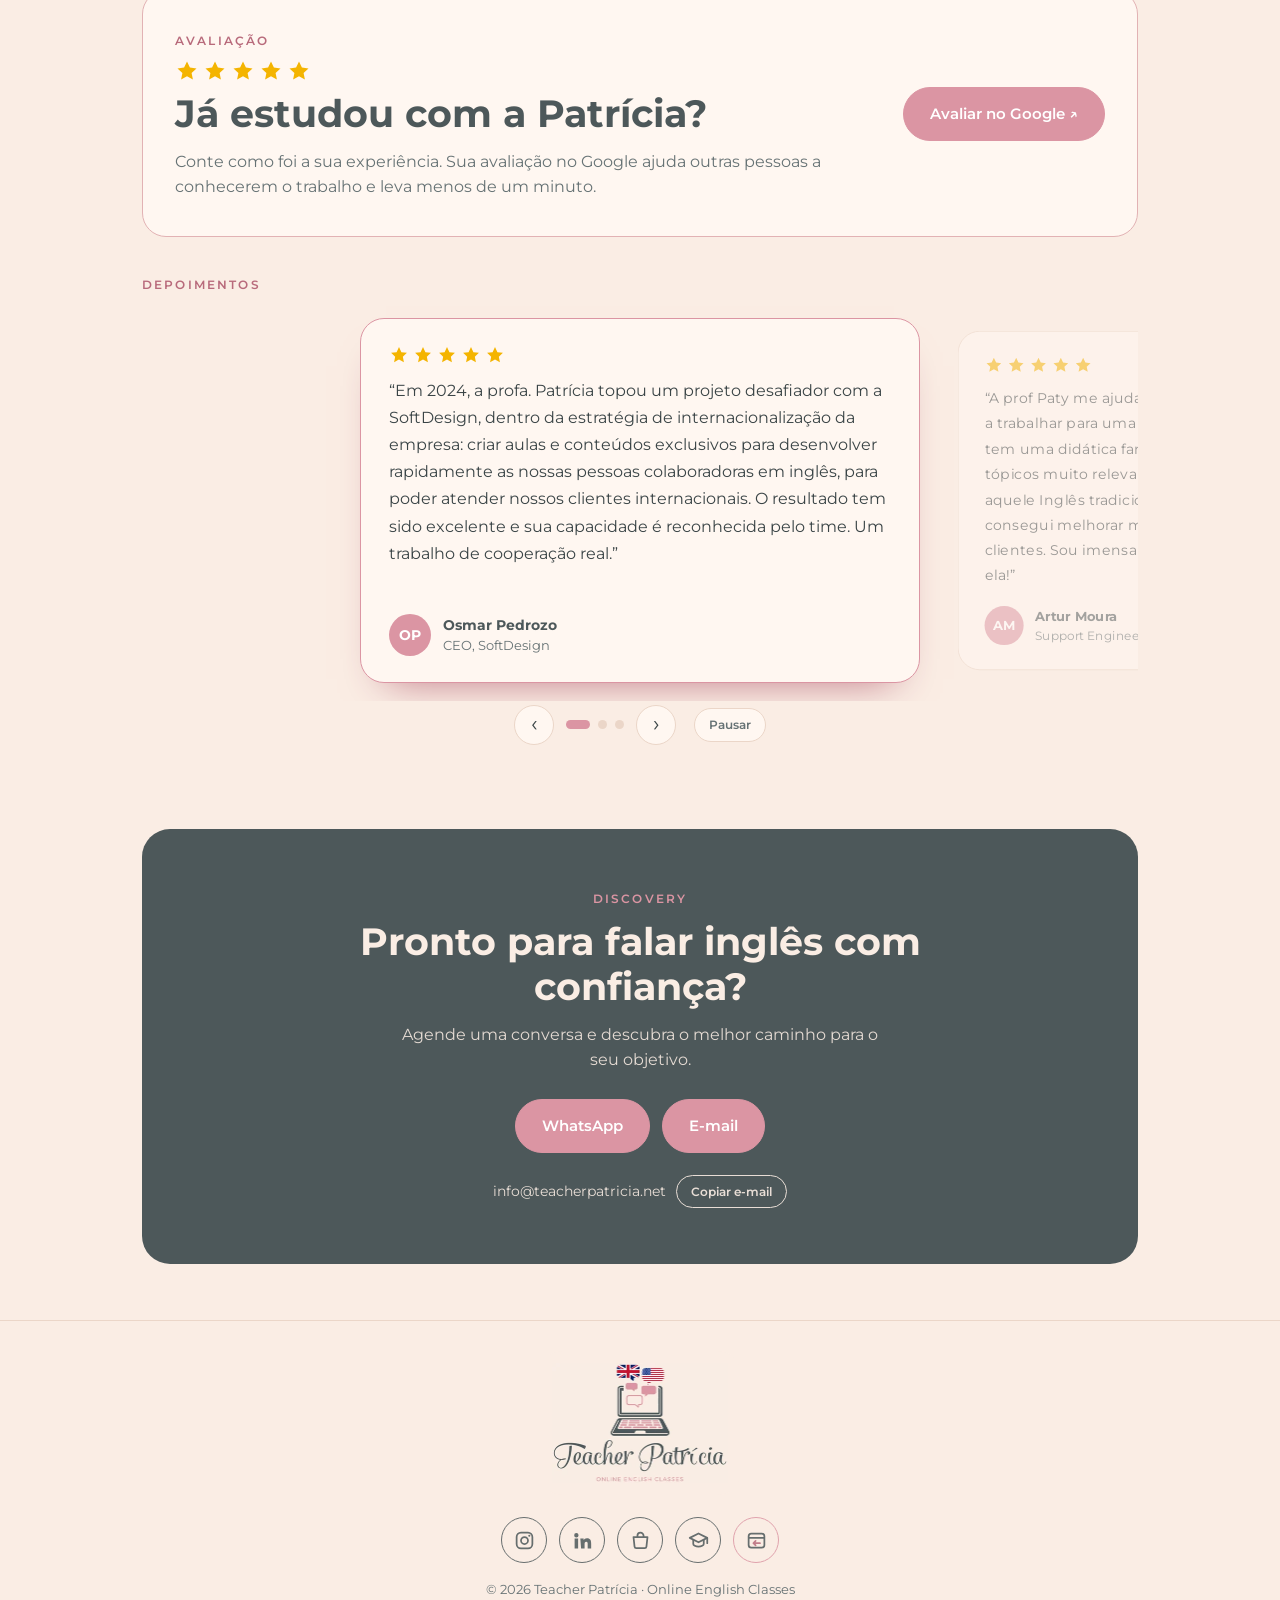
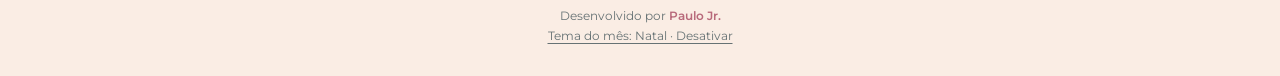
==== commit ded7eebf: "Adiciona tema do mês e logo em todas as páginas - Tema do mês (12 temas) com camada decorativa, fras" ====
--- a/index.html
+++ b/index.html
@@ -35,13 +35,18 @@
   <link href="https://fonts.googleapis.com/css2?family=Montserrat:wght@400;500;600;700&family=Satisfy&display=swap"
     rel="stylesheet">
   <link rel="stylesheet" href="css/style.css">
+  <link rel="stylesheet" href="css/logo.css">
+  <link rel="stylesheet" href="css/seasonal.css">
 </head>
 
 <body>
 
   <header class="header">
     <div class="wrap nav">
-      <a class="logo" href="#top">Teacher Patrícia</a>
+      <a class="logo" href="#top">
+        <span class="logo-mark"><img src="img/logo-icone.webp" width="33" height="40" alt=""></span>
+        <span>Teacher Patrícia</span>
+      </a>
       <div class="nav-r">
         <a class="nav-link" href="#top">Início</a>
         <a class="nav-link" href="loja.html" target="_blank" rel="noopener">Loja</a>
@@ -444,6 +449,9 @@
 
 
   <footer class="footer">
+    <a class="foot-brand" href="#top" aria-label="Teacher Patrícia · Online English Classes, voltar ao topo">
+      <img src="img/logo-completa.webp" width="176" height="120" alt="Teacher Patrícia · Online English Classes" loading="lazy">
+    </a>
     <div class="social">
       <a href="https://instagram.com/teacherpatricia.insta" target="_blank" rel="noopener" aria-label="Instagram"
         data-tip="Instagram">
@@ -489,7 +497,8 @@
     </p>
   </footer>
 
+  <script src="js/seasonal.js"></script>
   <script src="js/main.js"></script>
 </body>
 
-</html>+</html>
--- a/css/logo.css
+++ b/css/logo.css
@@ -0,0 +1,17 @@
+/* Teacher Patrícia · Logo no cabeçalho (ícone + nome) e no rodapé (logo completa)
+   A imagem da logo tem fundo creme (#FAEDE4). No tema claro ele se funde com a página;
+   no tema escuro ela aparece como um selo/cartão creme. */
+.logo{display:inline-flex;align-items:center;gap:10px}
+.logo-mark{flex:none;display:block;background:#FAEDE4;border-radius:11px;padding:3px;line-height:0}
+.logo-mark img{display:block;height:40px;width:auto}
+
+.foot-brand{display:block;width:max-content;max-width:100%;margin:0 auto 22px;padding:12px;background:#FAEDE4;border-radius:22px;line-height:0}
+.foot-brand img{display:block;height:120px;width:auto;max-width:100%}
+
+@media(max-width:480px){
+  .logo{gap:8px}
+  .logo-mark img{height:32px}
+  .foot-brand img{height:96px}
+}
+/* telas muito estreitas: some o ícone para o menu não estourar a largura */
+@media(max-width:360px){.logo-mark{display:none}}
--- a/css/seasonal.css
+++ b/css/seasonal.css
@@ -0,0 +1,26 @@
+/* Teacher Patrícia · Tema do mês (camada discreta)
+   A cor de destaque vem de --season, definida por js/seasonal.js. */
+html.season-on body{position:relative}
+html.season-on main{position:relative;z-index:1}
+
+.season-layer{position:absolute;top:0;left:0;right:0;height:640px;overflow:hidden;pointer-events:none;z-index:0}
+.season-item{position:absolute;line-height:1;opacity:.2;transform:rotate(var(--r,0deg));user-select:none;animation:season-float 9s ease-in-out infinite;animation-delay:var(--d,0s)}
+.season-item.corner{left:-4px;top:64px;font-size:96px;opacity:.22;animation:none}
+@keyframes season-float{50%{transform:translateY(-8px) rotate(var(--r,0deg))}}
+
+.season-chip{display:inline-block;margin-left:10px;padding:3px 11px;border-radius:999px;font-size:12px;font-weight:600;line-height:1.5;vertical-align:middle;
+  color:color-mix(in srgb,var(--season) 60%,var(--text));
+  background:color-mix(in srgb,var(--season) 14%,var(--surface));
+  border:1px solid color-mix(in srgb,var(--season) 70%,transparent)}
+
+.season-btn{width:40px;height:40px;padding:0;border-radius:50%;border:1.5px solid var(--season);background:var(--surface);font-size:18px;line-height:1;display:grid;place-items:center;transition:transform .2s}
+.season-btn:hover,.season-btn:focus-visible{transform:scale(1.08)}
+
+.season-foot{margin:10px 0 0}
+.season-foot button{padding:0;border:0;background:none;color:var(--muted);font-size:12px;text-decoration:underline;text-underline-offset:3px}
+.season-foot button:hover,.season-foot button:focus-visible{color:var(--text)}
+
+@media(max-width:640px){.season-item:nth-child(n+4){display:none}.season-item.corner{font-size:72px}}
+@media(max-width:480px){.season-btn{width:36px;height:36px;font-size:16px}}
+@media(max-width:420px){.season-btn{display:none}}
+@media (prefers-reduced-motion:reduce){.season-item{animation:none}}
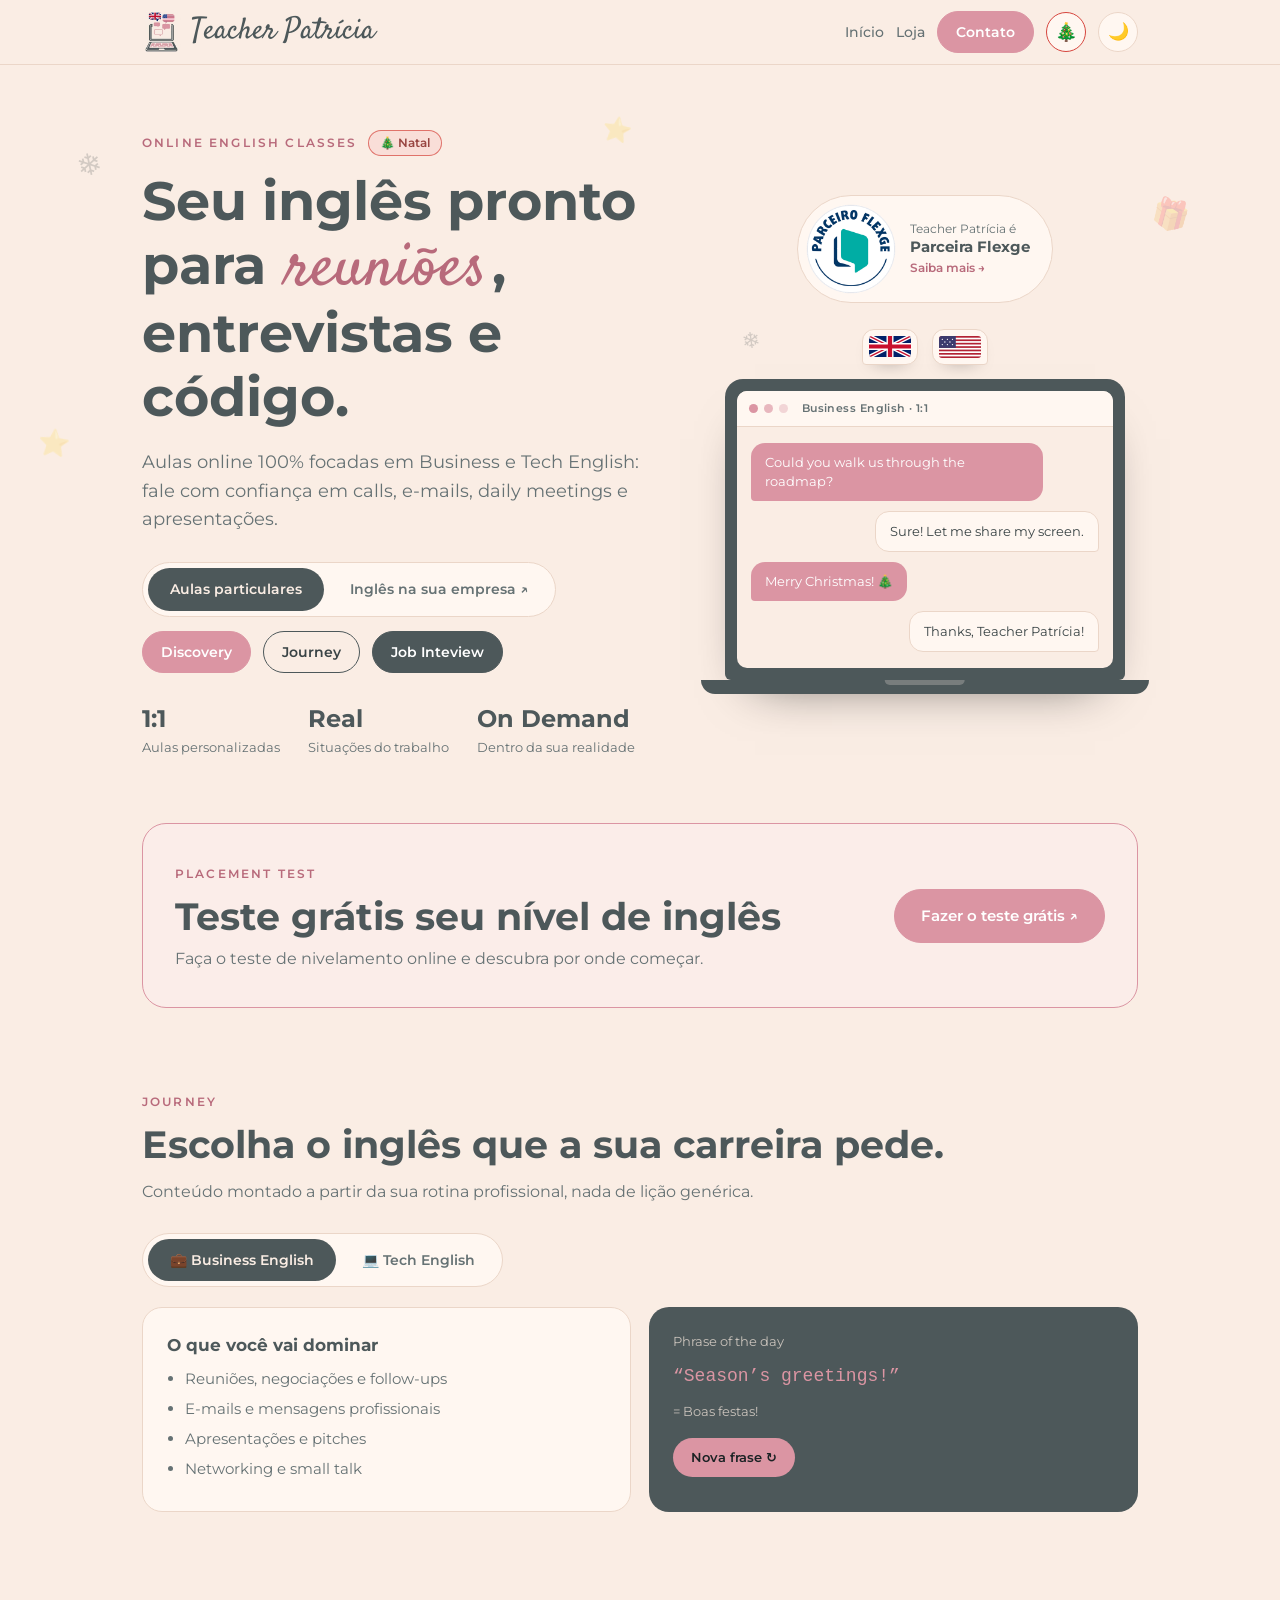
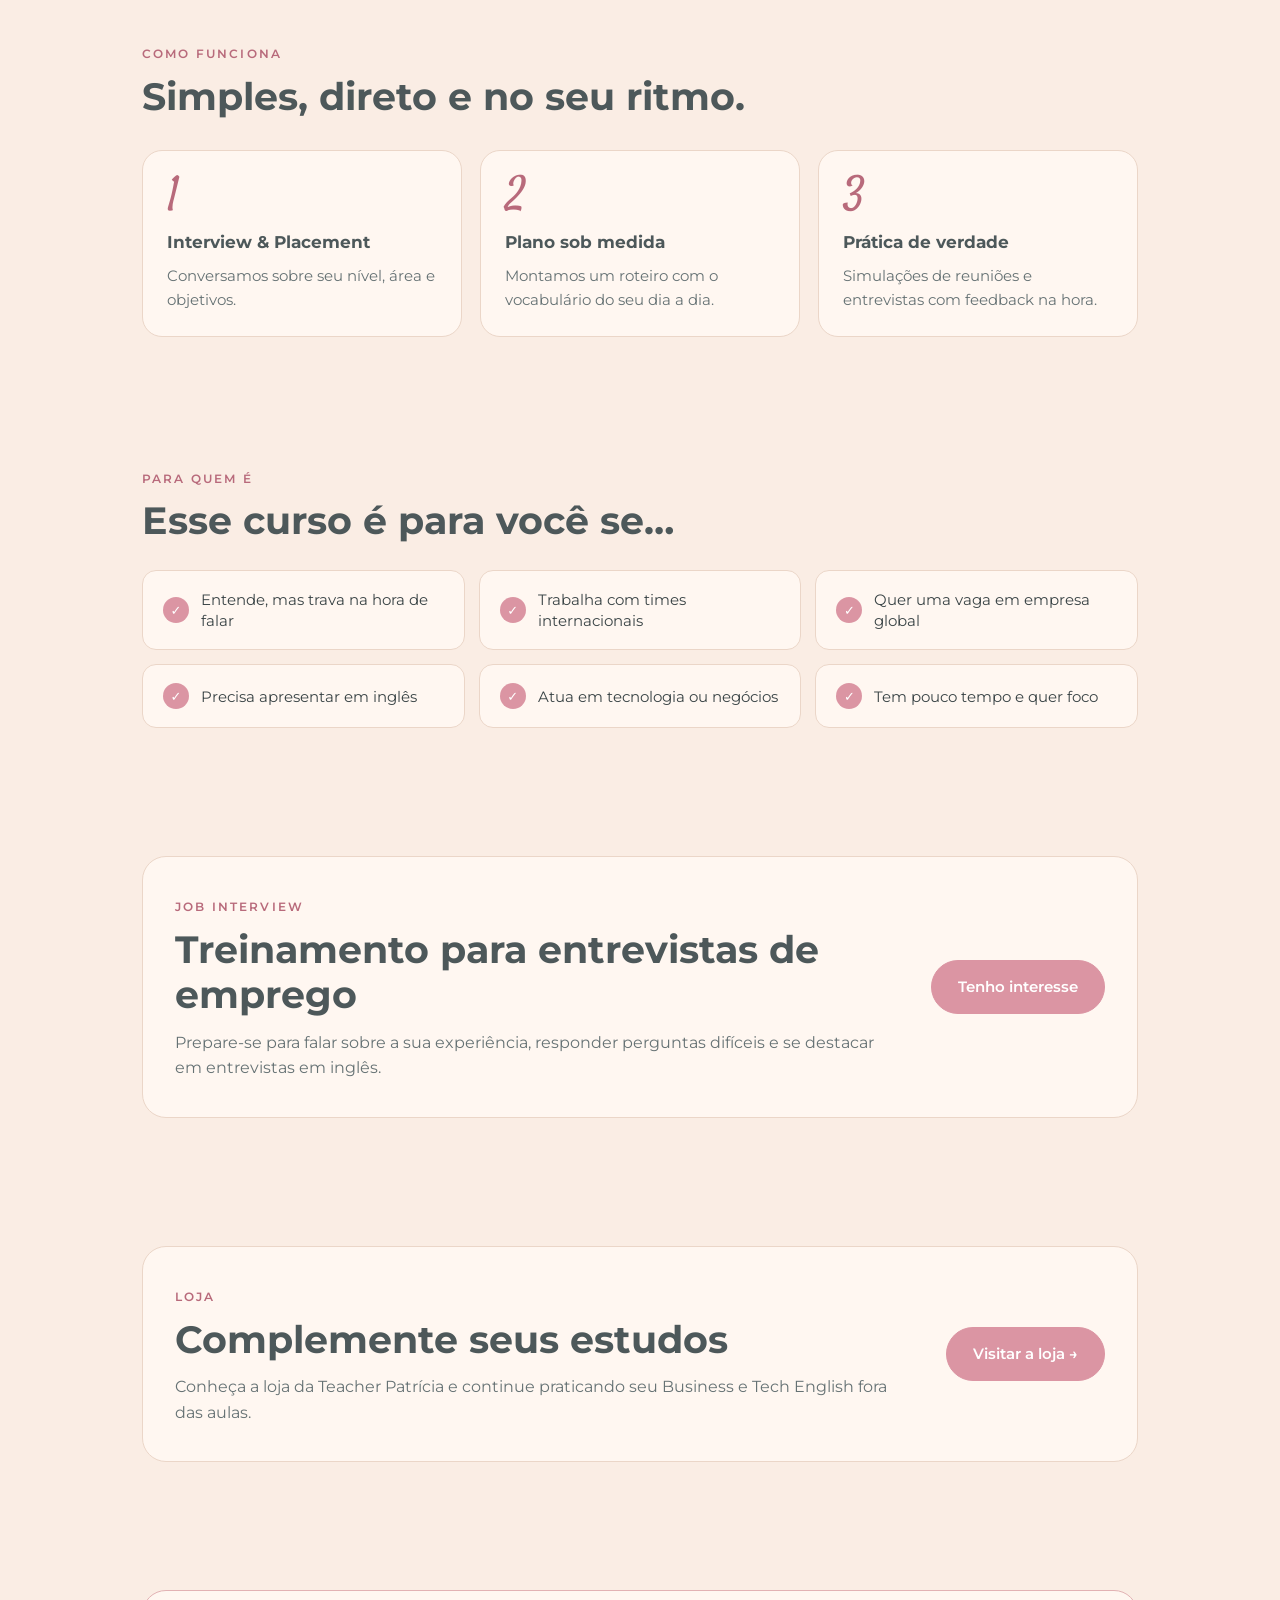
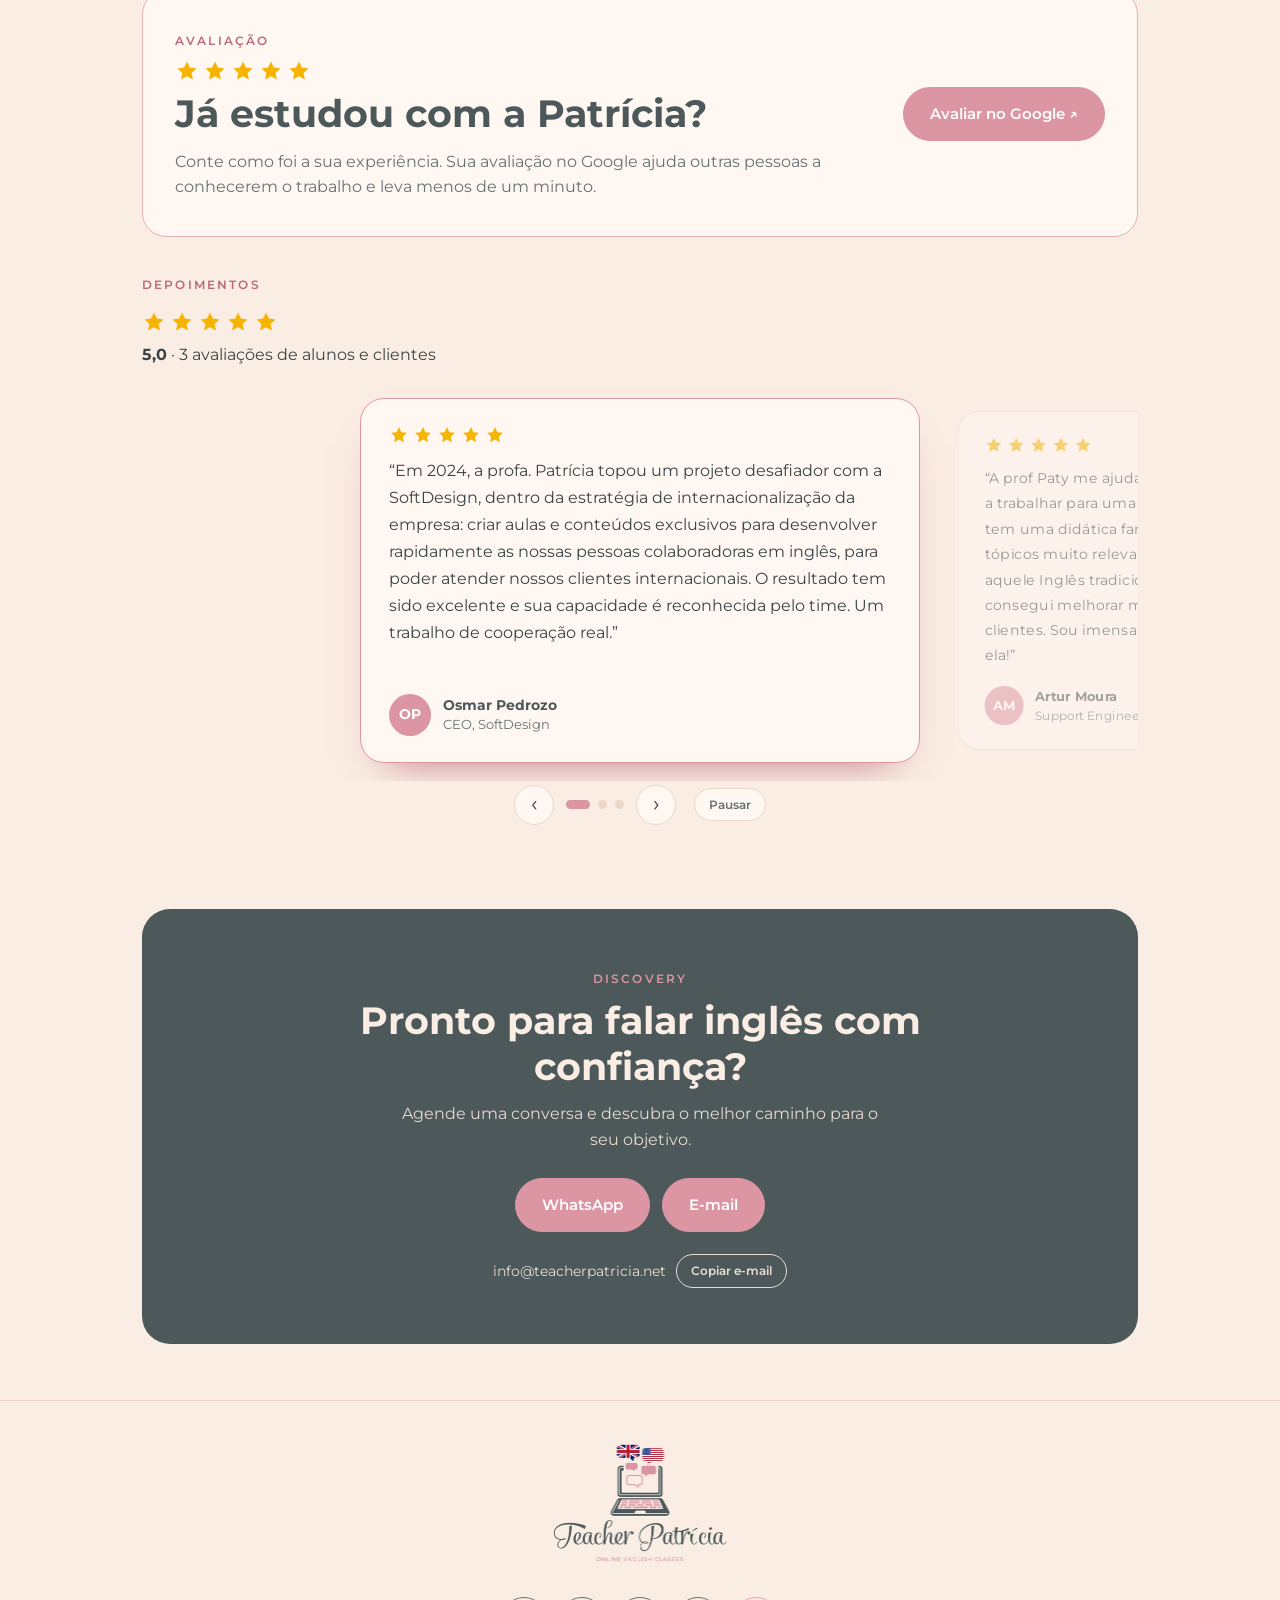
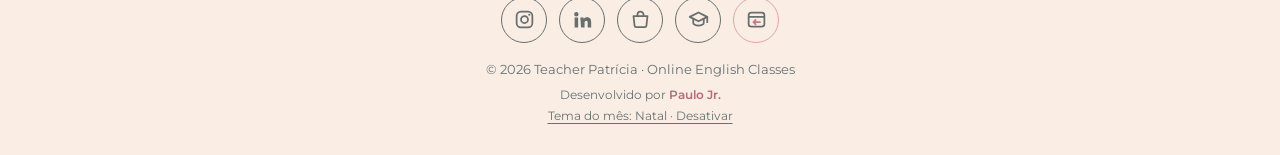
==== commit 70ce64fe: "Resumo calculado só com avaliações do Google" ====
--- a/index.html
+++ b/index.html
@@ -297,6 +297,11 @@
       </div>
 
       <span class="tag car-tag">Depoimentos</span>
+            <p class="car-resumo" hidden>
+        <span class="stars" data-estrelas role="img"></span>
+        <b data-nota></b>
+        <span>· <span data-total></span> de alunos e clientes</span>
+      </p>
       <div class="carousel" role="region" aria-roledescription="carrossel"
         aria-label="Depoimentos de alunos e clientes">
         <div class="car-viewport" tabindex="0">
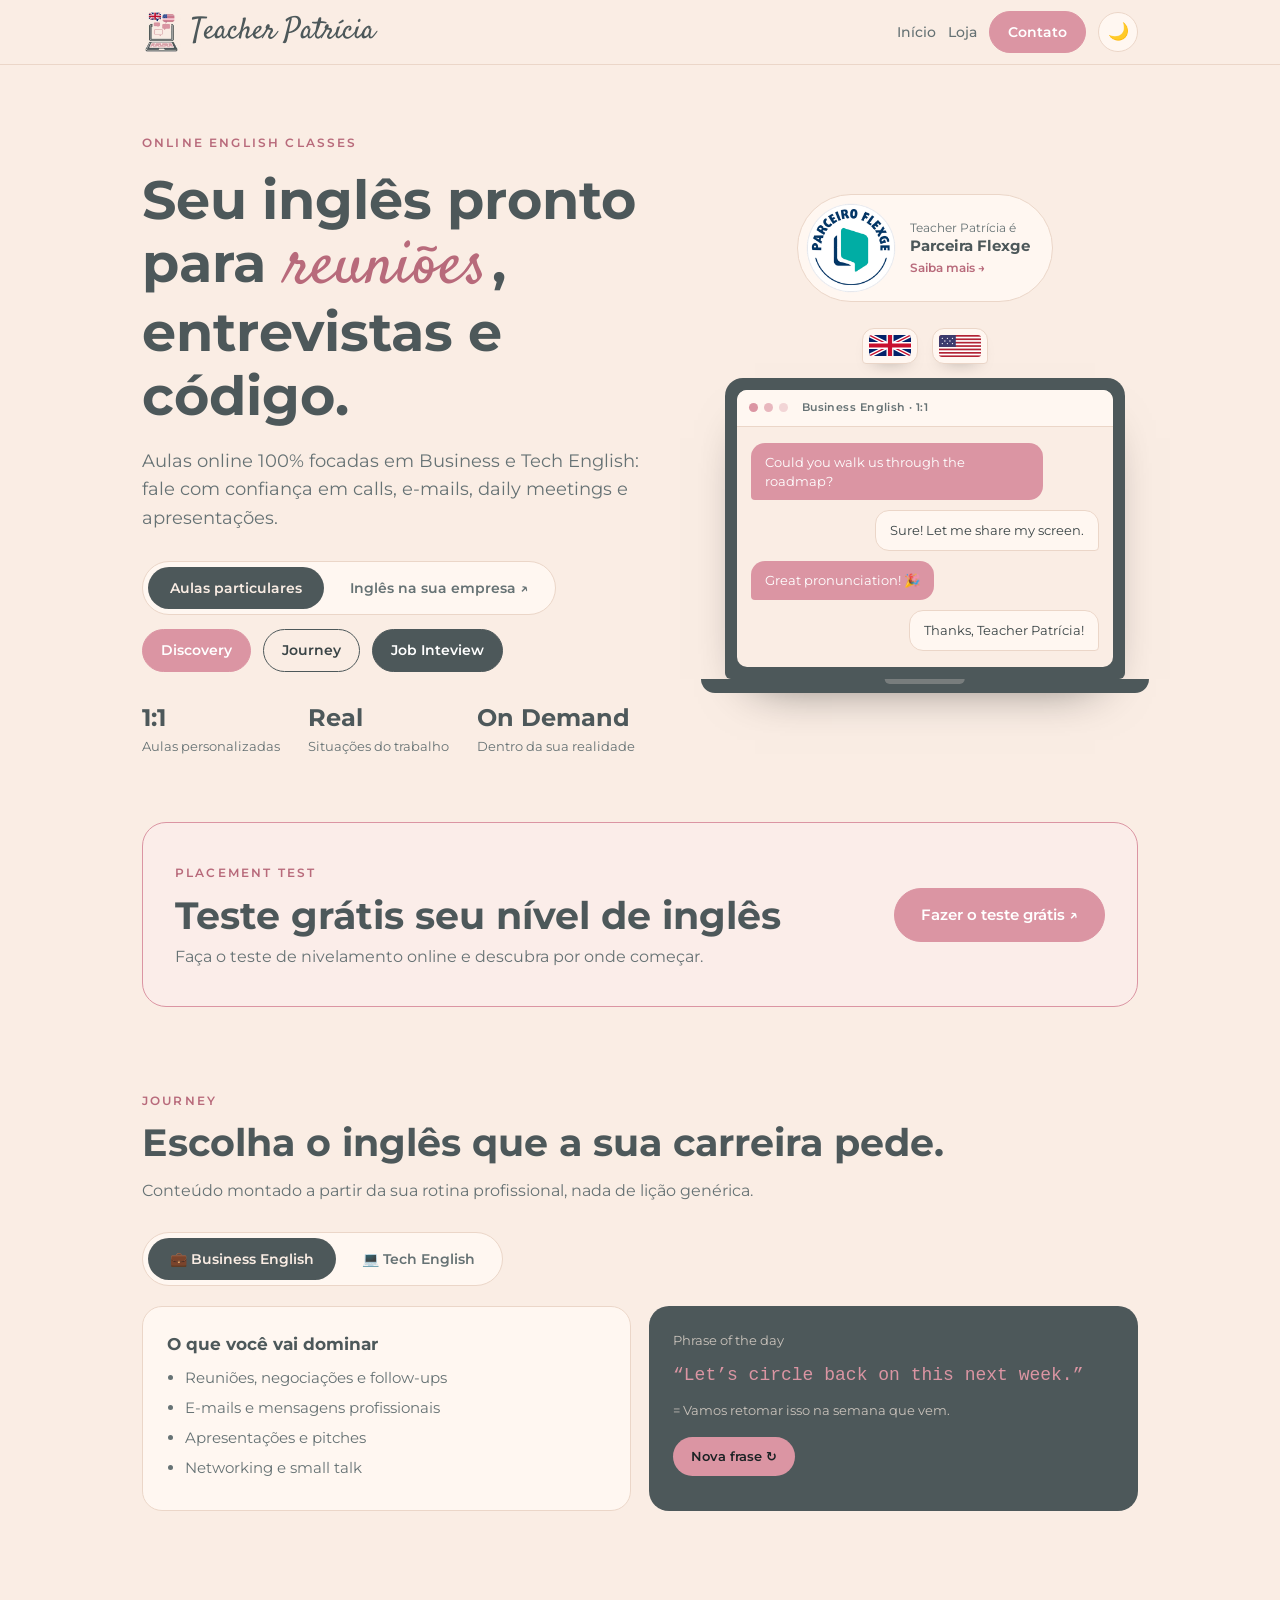
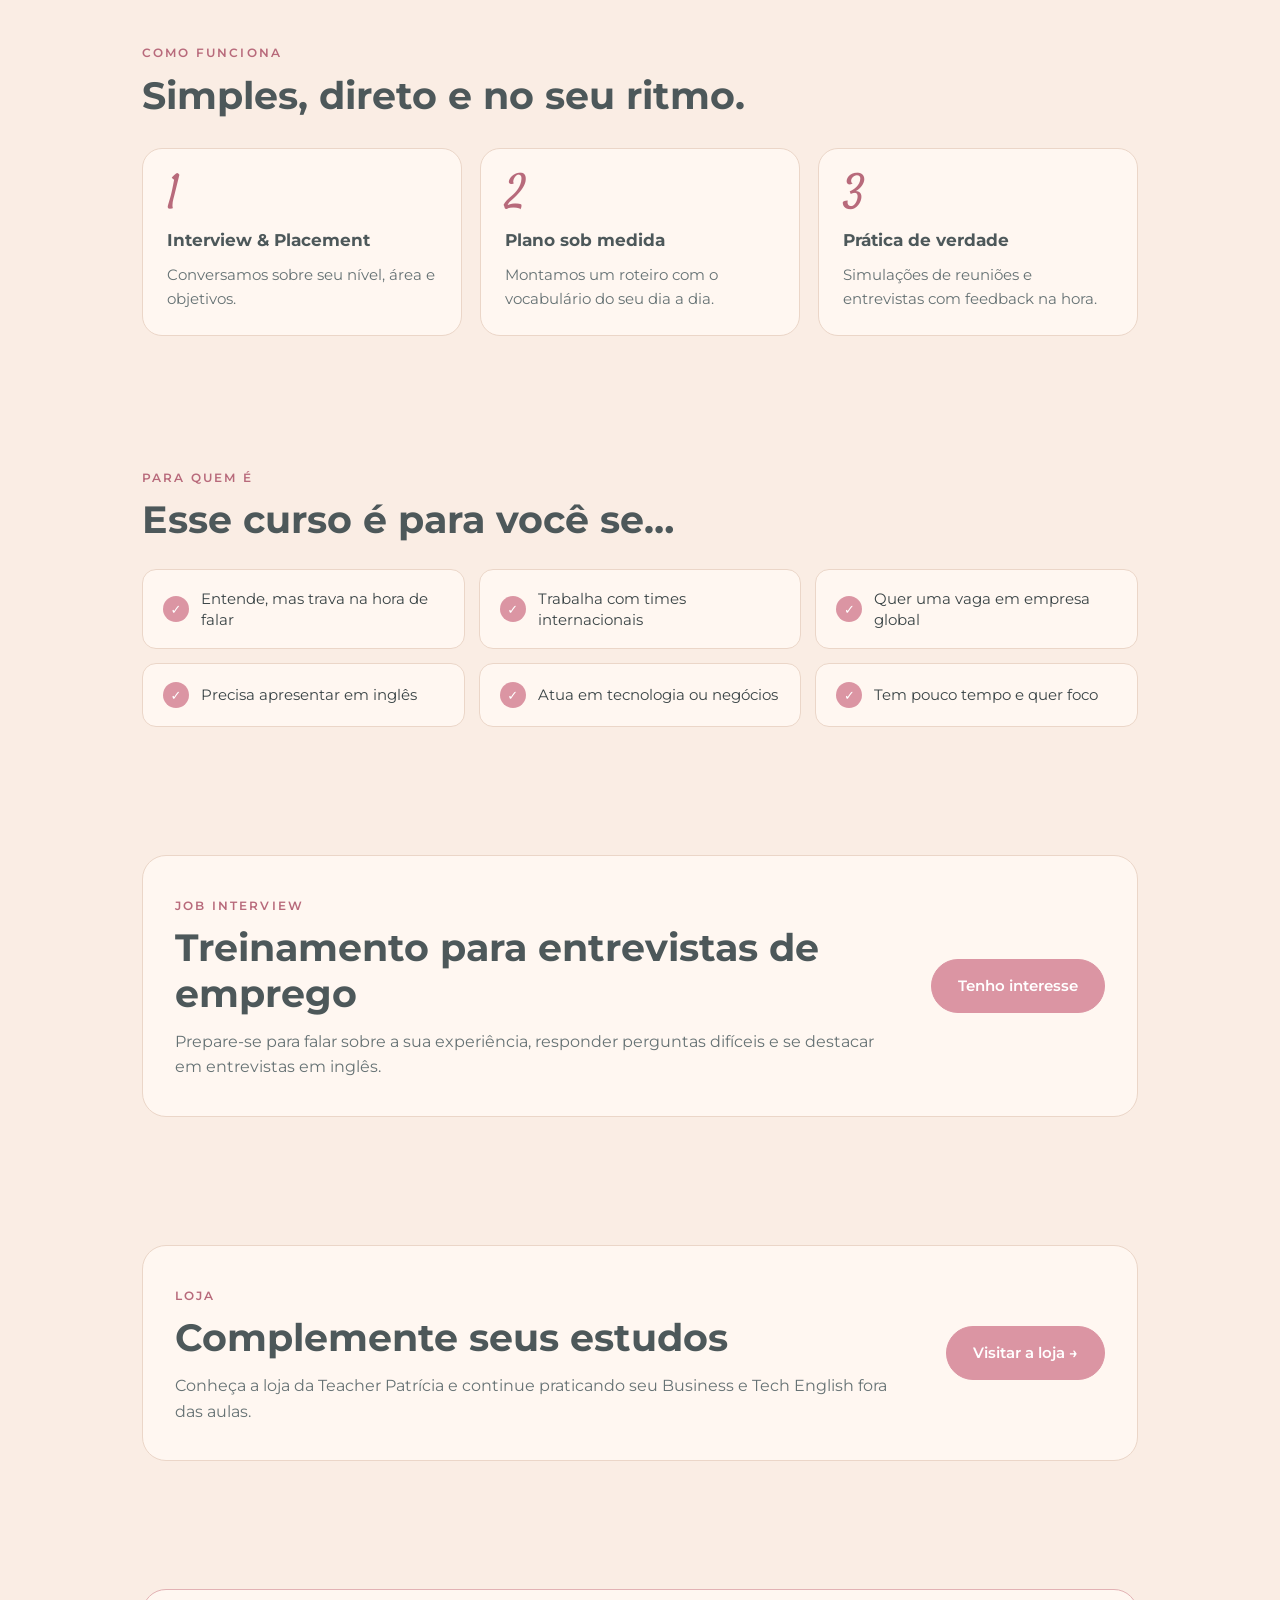
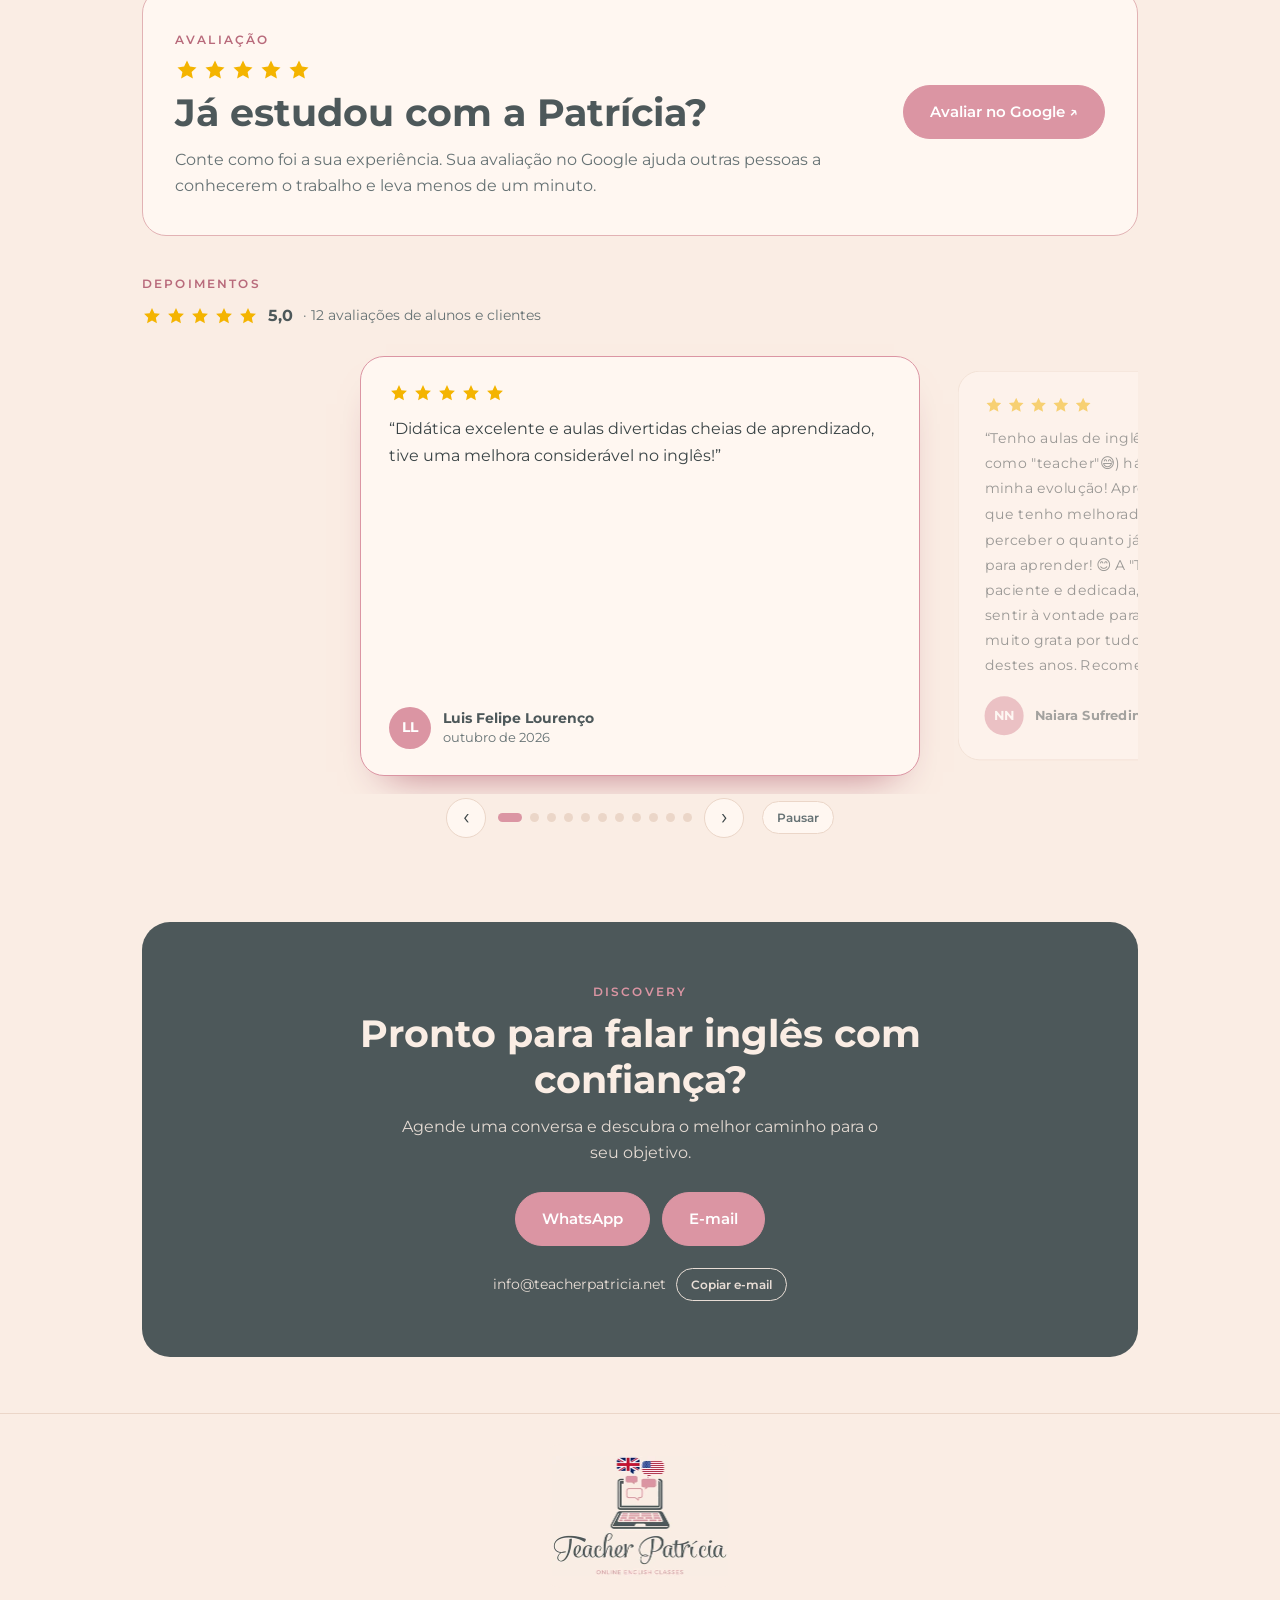
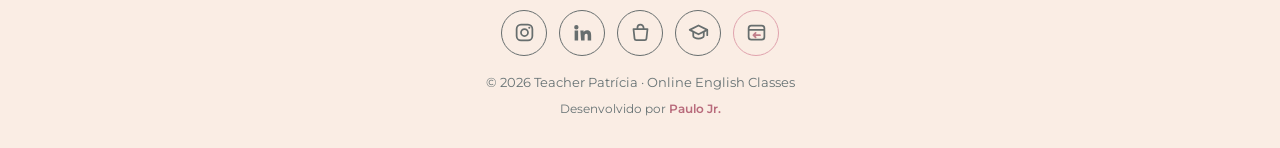
==== commit 93d5e0bc: "remoção de seasonal" ====
--- a/index.html
+++ b/index.html
@@ -297,7 +297,7 @@
       </div>
 
       <span class="tag car-tag">Depoimentos</span>
-            <p class="car-resumo" hidden>
+      <p class="car-resumo" hidden>
         <span class="stars" data-estrelas role="img"></span>
         <b data-nota></b>
         <span>· <span data-total></span> de alunos e clientes</span>
@@ -455,7 +455,8 @@
 
   <footer class="footer">
     <a class="foot-brand" href="#top" aria-label="Teacher Patrícia · Online English Classes, voltar ao topo">
-      <img src="img/logo-completa.webp" width="176" height="120" alt="Teacher Patrícia · Online English Classes" loading="lazy">
+      <img src="img/logo-completa.webp" width="176" height="120" alt="Teacher Patrícia · Online English Classes"
+        loading="lazy">
     </a>
     <div class="social">
       <a href="https://instagram.com/teacherpatricia.insta" target="_blank" rel="noopener" aria-label="Instagram"
@@ -502,8 +503,7 @@
     </p>
   </footer>
 
-  <script src="js/seasonal.js"></script>
   <script src="js/main.js"></script>
 </body>
 
-</html>
+</html>
--- a/css/style.css
+++ b/css/style.css
@@ -341,6 +341,11 @@
 .car-pause:hover,.car-pause:focus-visible{color:var(--text);border-color:var(--pink)}
 @media(max-width:480px){.carousel{--cw:min(560px,calc(100vw - 96px))}.rcard{padding:22px 20px}}
 @media (prefers-reduced-motion:reduce){.car-pause{display:none}.rcard{transition:none}}
+.car-resumo{display:flex;flex-wrap:wrap;align-items:center;gap:10px;margin:0 0 14px;font-size:14px;color:var(--muted)}
+.car-resumo .stars{margin:0}
+.car-resumo .stars svg{width:20px;height:20px}
+.car-resumo b{color:var(--slate);font-size:16px}
+.car-resumo[hidden]{display:none}
 
 /* ---------- Telas pequenas: evita estouro lateral ---------- */
 body{overflow-x:hidden}
